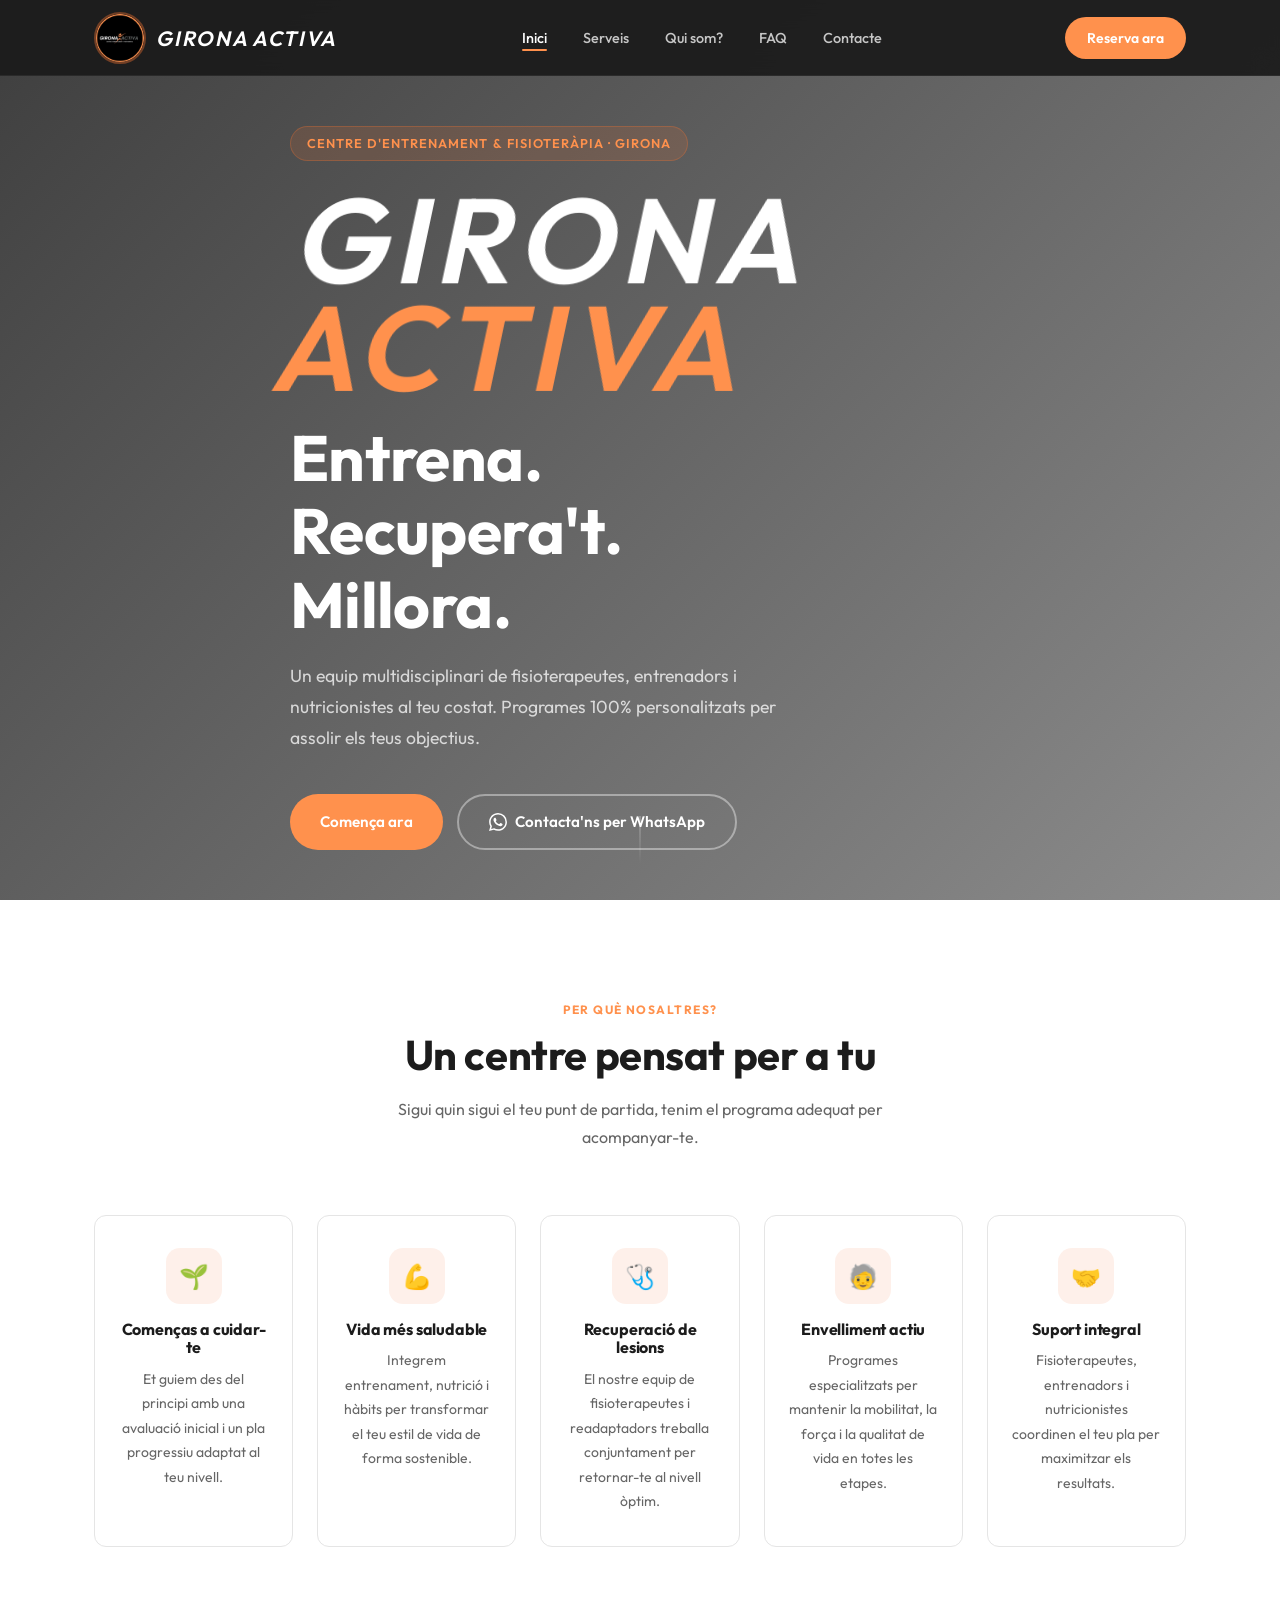
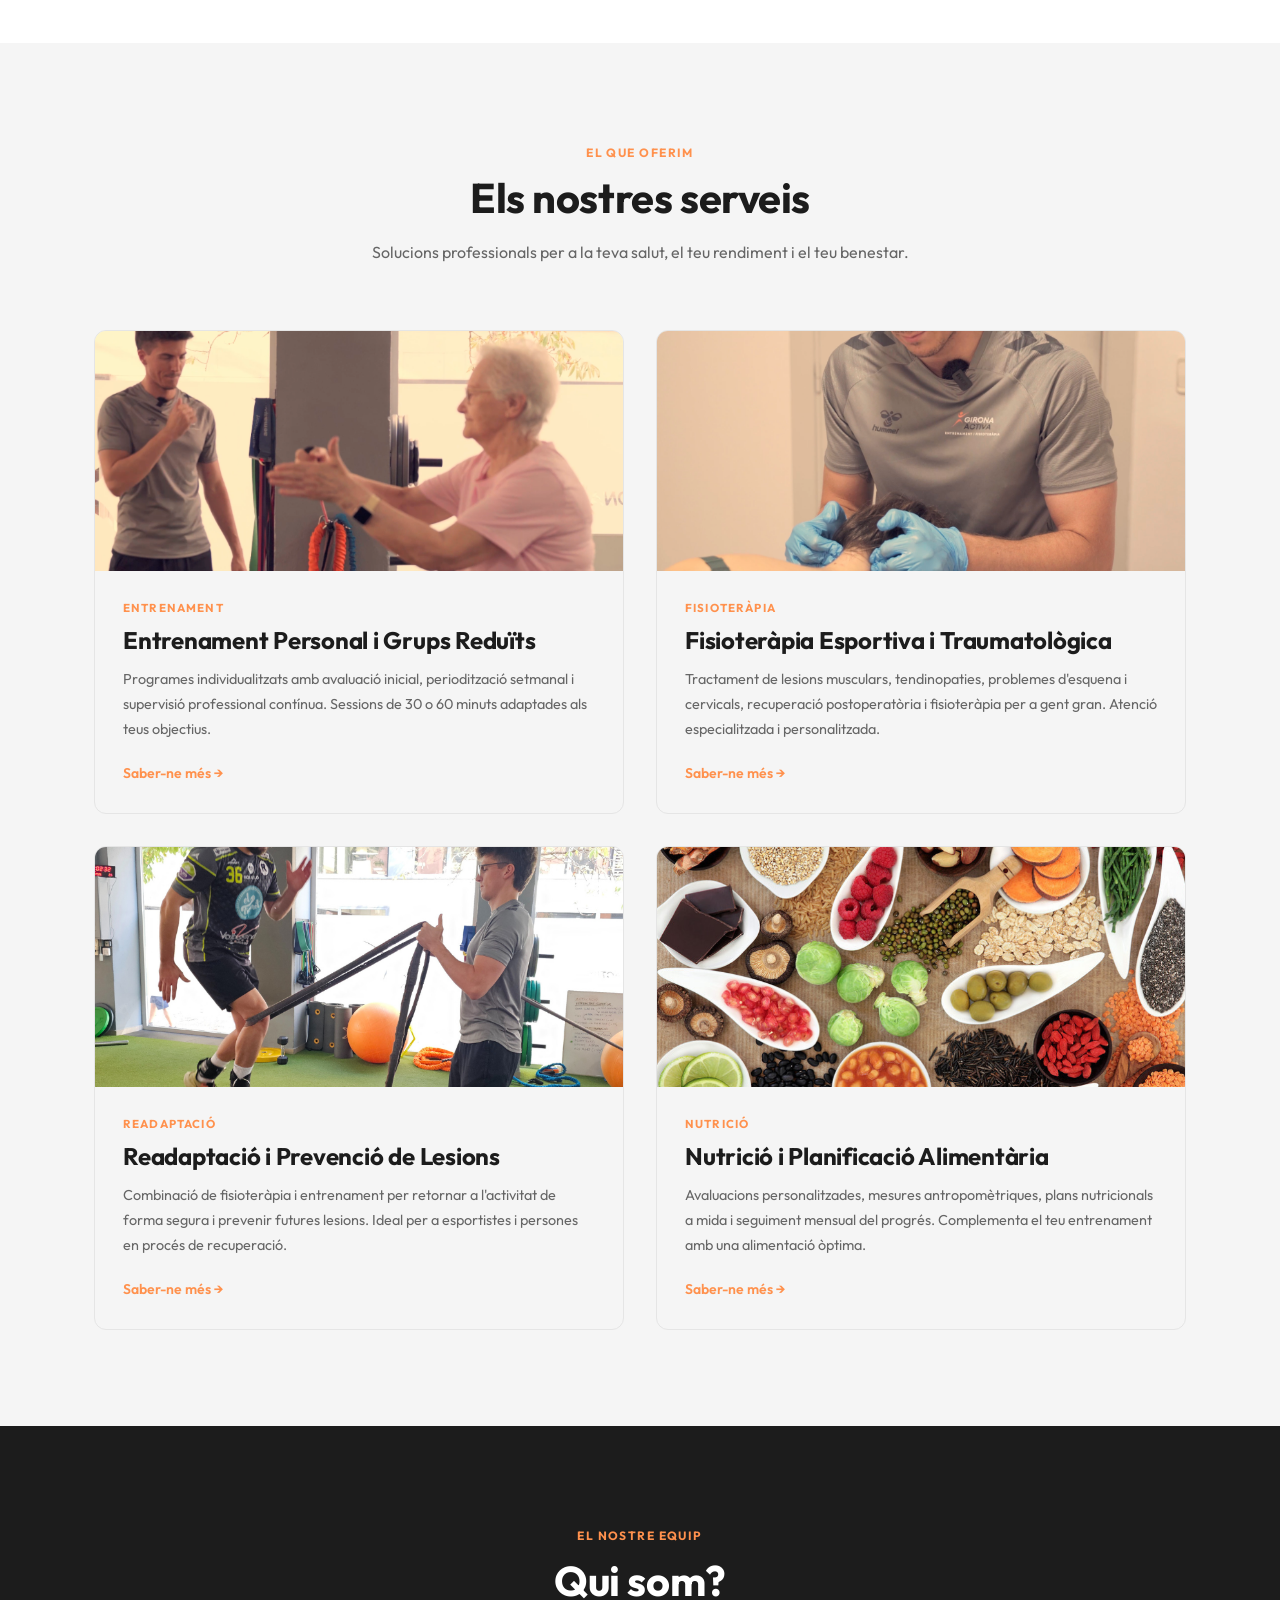
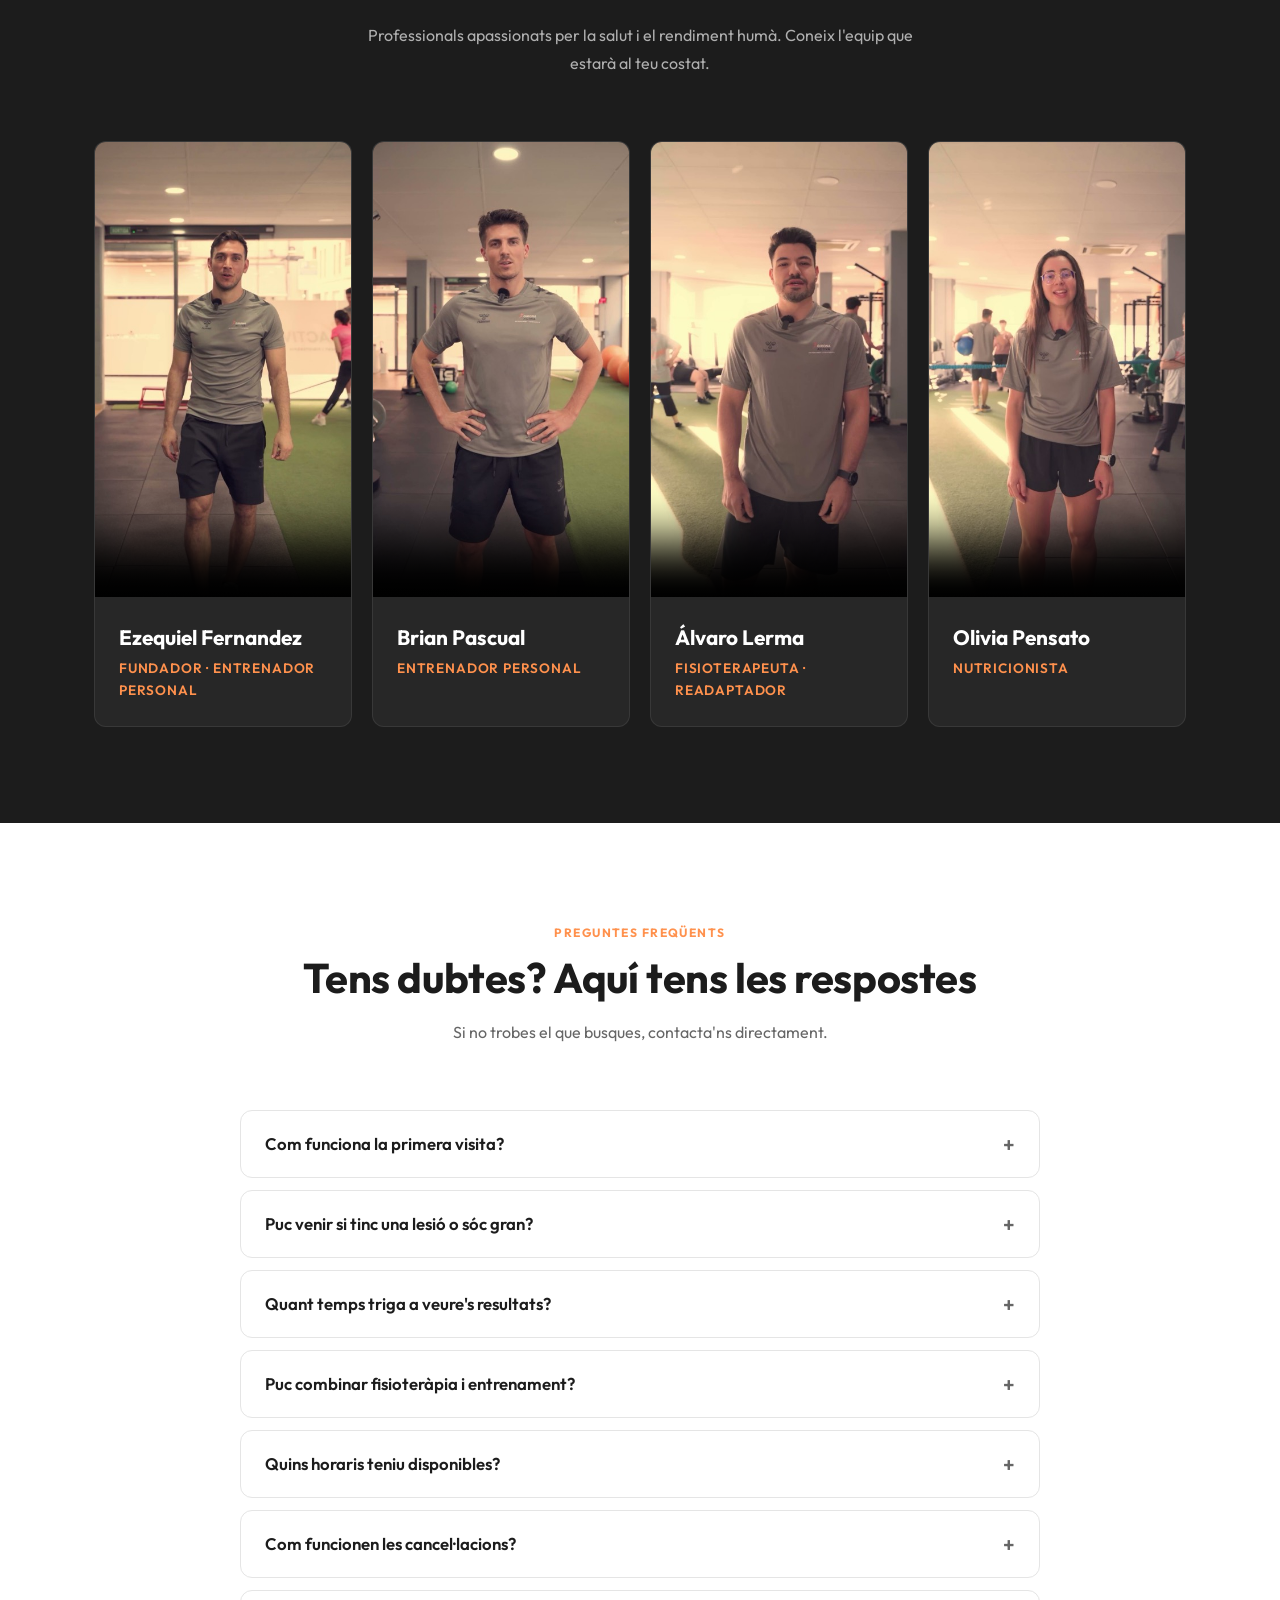
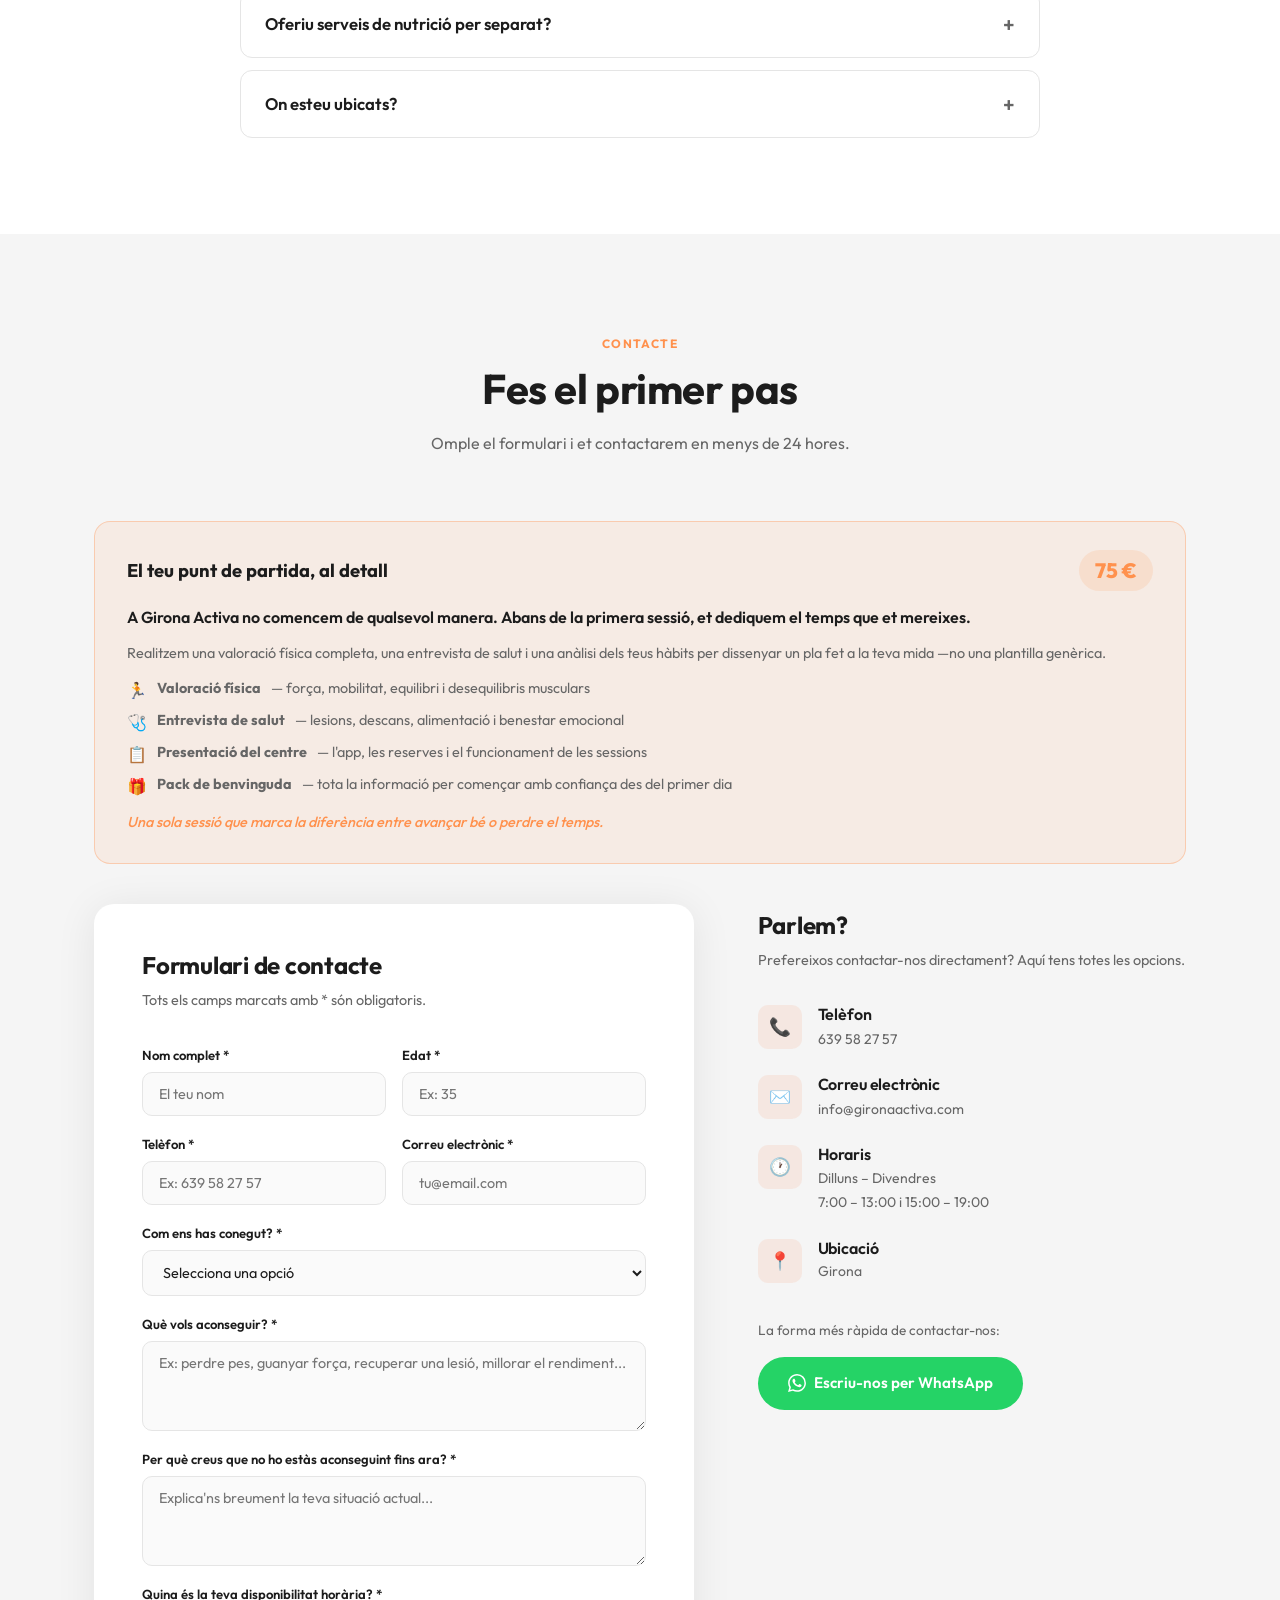
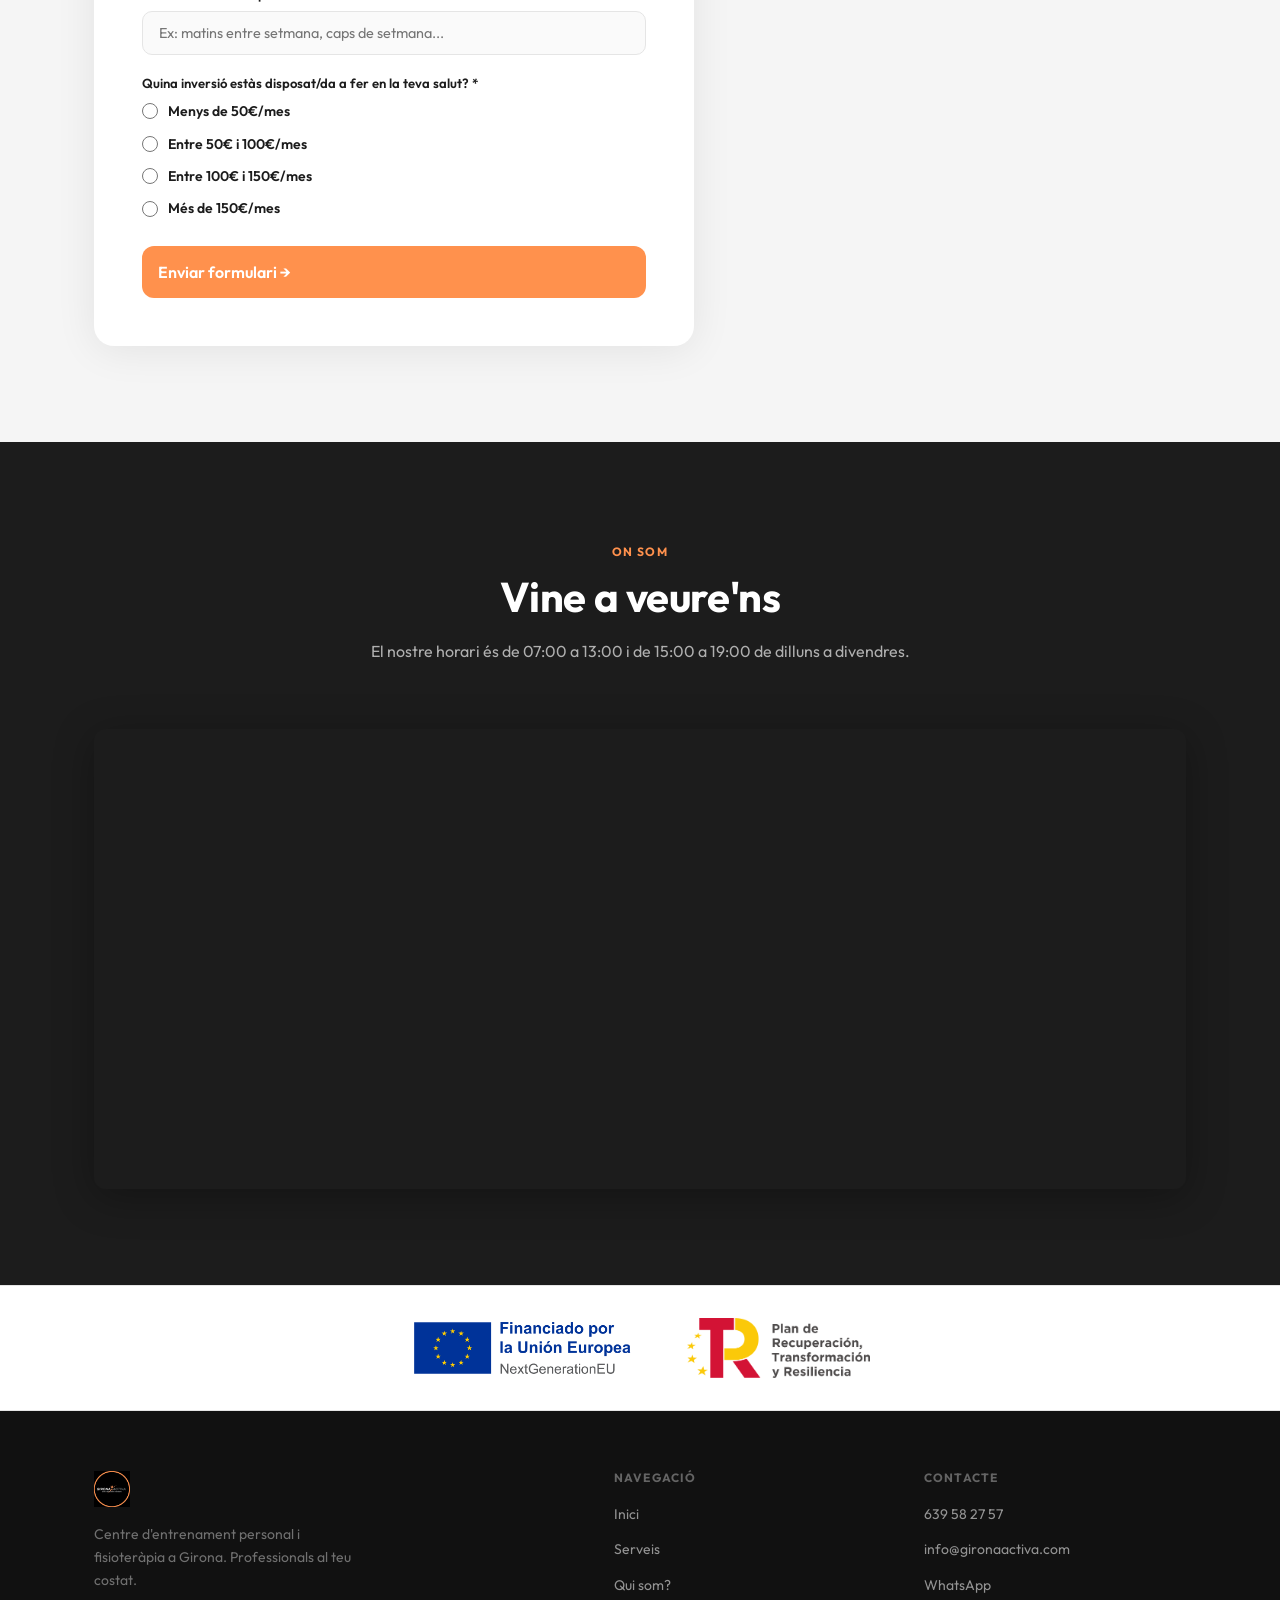
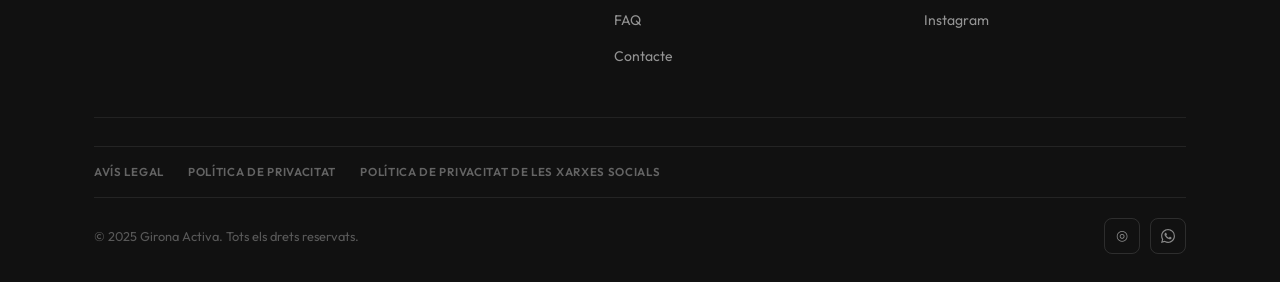
==== index.html @ d8f73409 "feat: targeta valoració inicial renovada — 75€, to comercial, llista de beneficis" ====
<!DOCTYPE html>
<html lang="ca">
<head>
  <meta charset="UTF-8" />
  <meta name="viewport" content="width=device-width, initial-scale=1.0" />
  <title>Girona Activa | Centre d'Entrenament & Fisioteràpia</title>
  <meta name="description" content="Centre d'entrenament personal i fisioteràpia a Girona. Equip multidisciplinari de professionals per a la teva salut i benestar." />
  <link rel="icon" href="images/gironaactivalog.png" type="image/png" />
  <link rel="preconnect" href="https://fonts.googleapis.com" />
  <link rel="preconnect" href="https://fonts.gstatic.com" crossorigin />
  <link href="https://fonts.googleapis.com/css2?family=Outfit:wght@300;400;500;600;700;800&display=swap" rel="stylesheet" />
  <link rel="stylesheet" href="styles.css" />
</head>
<body>

  <!-- ===== NAVBAR ===== -->
  <nav class="navbar">
    <div class="container navbar__inner">
      <a href="#inici" class="navbar__logo">
        <img src="images/cropped-gironaactivalog.png" alt="Girona Activa" />
        <span class="navbar__logo-text">Girona Activa</span>
      </a>
      <ul class="navbar__links" id="nav-links">
        <li><a href="#inici" class="active">Inici</a></li>
        <li><a href="#serveis">Serveis</a></li>
        <li><a href="#qui-som">Qui som?</a></li>
        <li><a href="#faq">FAQ</a></li>
        <li><a href="#contacte">Contacte</a></li>
      </ul>
      <a href="#contacte" class="navbar__cta">Reserva ara</a>
      <button class="navbar__toggle" id="nav-toggle" aria-label="Menú">
        <span></span><span></span><span></span>
      </button>
    </div>
  </nav>

  <!-- ===== HERO ===== -->
  <section class="hero" id="inici">
    <div class="hero__bg" id="hero-bg"></div>
    <div class="hero__overlay"></div>
    <div class="container">
      <div class="hero__content">
        <div class="hero__tag">Centre d'Entrenament &amp; Fisioteràpia · Girona</div>
        <div class="hero__brand">Girona <span>Activa</span></div>
        <h1>Entrena.<br>Recupera't.<br>Millora.</h1>
        <p class="hero__sub">Un equip multidisciplinari de fisioterapeutes, entrenadors i nutricionistes al teu costat. Programes 100% personalitzats per assolir els teus objectius.</p>
        <div class="hero__actions">
          <a href="#contacte" class="btn btn--primary">Comença ara</a>
          <a href="https://wa.me/34639582757" target="_blank" class="btn btn--outline">
            <svg width="18" height="18" viewBox="0 0 24 24" fill="currentColor"><path d="M17.472 14.382c-.297-.149-1.758-.867-2.03-.967-.273-.099-.471-.148-.67.15-.197.297-.767.966-.94 1.164-.173.199-.347.223-.644.075-.297-.15-1.255-.463-2.39-1.475-.883-.788-1.48-1.761-1.653-2.059-.173-.297-.018-.458.13-.606.134-.133.298-.347.446-.52.149-.174.198-.298.298-.497.099-.198.05-.371-.025-.52-.075-.149-.669-1.612-.916-2.207-.242-.579-.487-.5-.669-.51-.173-.008-.371-.01-.57-.01-.198 0-.52.074-.792.372-.272.297-1.04 1.016-1.04 2.479 0 1.462 1.065 2.875 1.213 3.074.149.198 2.096 3.2 5.077 4.487.709.306 1.262.489 1.694.625.712.227 1.36.195 1.871.118.571-.085 1.758-.719 2.006-1.413.248-.694.248-1.289.173-1.413-.074-.124-.272-.198-.57-.347m-5.421 7.403h-.004a9.87 9.87 0 01-5.031-1.378l-.361-.214-3.741.982.998-3.648-.235-.374a9.86 9.86 0 01-1.51-5.26c.001-5.45 4.436-9.884 9.888-9.884 2.64 0 5.122 1.03 6.988 2.898a9.825 9.825 0 012.893 6.994c-.003 5.45-4.437 9.884-9.885 9.884m8.413-18.297A11.815 11.815 0 0012.05 0C5.495 0 .16 5.335.157 11.892c0 2.096.547 4.142 1.588 5.945L.057 24l6.305-1.654a11.882 11.882 0 005.683 1.448h.005c6.554 0 11.89-5.335 11.893-11.893a11.821 11.821 0 00-3.48-8.413z"/></svg>
            Contacta'ns per WhatsApp
          </a>
        </div>
      </div>
    </div>
    <div class="hero__scroll">
      <div class="hero__scroll-line"></div>
    </div>
  </section>

  <!-- ===== PER QUÈ GIRONA ACTIVA ===== -->
  <section class="section" id="perque">
    <div class="container">
      <div class="section-header reveal">
        <span class="section-header__tag">Per què nosaltres?</span>
        <h2>Un centre pensat per a tu</h2>
        <p>Sigui quin sigui el teu punt de partida, tenim el programa adequat per acompanyar-te.</p>
      </div>
      <div class="perque__grid">
        <div class="perque__card reveal reveal-delay-1">
          <div class="perque__icon">🌱</div>
          <h3>Començas a cuidar-te</h3>
          <p>Et guiem des del principi amb una avaluació inicial i un pla progressiu adaptat al teu nivell.</p>
        </div>
        <div class="perque__card reveal reveal-delay-2">
          <div class="perque__icon">💪</div>
          <h3>Vida més saludable</h3>
          <p>Integrem entrenament, nutrició i hàbits per transformar el teu estil de vida de forma sostenible.</p>
        </div>
        <div class="perque__card reveal reveal-delay-3">
          <div class="perque__icon">🩺</div>
          <h3>Recuperació de lesions</h3>
          <p>El nostre equip de fisioterapeutes i readaptadors treballa conjuntament per retornar-te al nivell òptim.</p>
        </div>
        <div class="perque__card reveal reveal-delay-4">
          <div class="perque__icon">🧓</div>
          <h3>Envelliment actiu</h3>
          <p>Programes especialitzats per mantenir la mobilitat, la força i la qualitat de vida en totes les etapes.</p>
        </div>
        <div class="perque__card reveal reveal-delay-1">
          <div class="perque__icon">🤝</div>
          <h3>Suport integral</h3>
          <p>Fisioterapeutes, entrenadors i nutricionistes coordinen el teu pla per maximitzar els resultats.</p>
        </div>
      </div>
    </div>
  </section>

  <!-- ===== SERVEIS ===== -->
  <section class="section section--gray" id="serveis">
    <div class="container">
      <div class="section-header reveal">
        <span class="section-header__tag">El que oferim</span>
        <h2>Els nostres serveis</h2>
        <p>Solucions professionals per a la teva salut, el teu rendiment i el teu benestar.</p>
      </div>
      <div class="serveis__grid">

        <div class="servei-card reveal reveal-delay-1">
          <img class="servei-card__img" src="images/entrenament-individual.png" alt="Entrenament Personal" />
          <div class="servei-card__body">
            <span class="servei-card__tag">Entrenament</span>
            <h3>Entrenament Personal i Grups Reduïts</h3>
            <p>Programes individualitzats amb avaluació inicial, periodització setmanal i supervisió professional contínua. Sessions de 30 o 60 minuts adaptades als teus objectius.</p>
            <a href="#contacte" class="servei-card__link">Saber-ne més →</a>
          </div>
        </div>

        <div class="servei-card reveal reveal-delay-2">
          <img class="servei-card__img" src="images/fisioterapia-esportiva.png" alt="Fisioteràpia" />
          <div class="servei-card__body">
            <span class="servei-card__tag">Fisioteràpia</span>
            <h3>Fisioteràpia Esportiva i Traumatològica</h3>
            <p>Tractament de lesions musculars, tendinopaties, problemes d'esquena i cervicals, recuperació postoperatòria i fisioteràpia per a gent gran. Atenció especialitzada i personalitzada.</p>
            <a href="#contacte" class="servei-card__link">Saber-ne més →</a>
          </div>
        </div>

        <div class="servei-card reveal reveal-delay-3">
          <img class="servei-card__img" src="images/rehabilitacio.png" alt="Readaptació i prevenció" />
          <div class="servei-card__body">
            <span class="servei-card__tag">Readaptació</span>
            <h3>Readaptació i Prevenció de Lesions</h3>
            <p>Combinació de fisioteràpia i entrenament per retornar a l'activitat de forma segura i prevenir futures lesions. Ideal per a esportistes i persones en procés de recuperació.</p>
            <a href="#contacte" class="servei-card__link">Saber-ne més →</a>
          </div>
        </div>

        <div class="servei-card reveal reveal-delay-4">
          <img class="servei-card__img" src="images/nutricio.png" alt="Nutrició" />
          <div class="servei-card__body">
            <span class="servei-card__tag">Nutrició</span>
            <h3>Nutrició i Planificació Alimentària</h3>
            <p>Avaluacions personalitzades, mesures antropomètriques, plans nutricionals a mida i seguiment mensual del progrés. Complementa el teu entrenament amb una alimentació òptima.</p>
            <a href="#contacte" class="servei-card__link">Saber-ne més →</a>
          </div>
        </div>

      </div>
    </div>
  </section>

  <!-- ===== EQUIP ===== -->
  <section class="section section--dark" id="qui-som">
    <div class="container">
      <div class="section-header reveal">
        <span class="section-header__tag">El nostre equip</span>
        <h2>Qui som?</h2>
        <p>Professionals apassionats per la salut i el rendiment humà. Coneix l'equip que estarà al teu costat.</p>
      </div>
      <div class="equip__grid">

        <div class="membre-card reveal reveal-delay-1">
          <video class="membre-card__video" controls preload="none" playsinline poster="images/thumb-Eze.jpg">
            <source src="images/Presentacio-Eze.mp4" type="video/mp4" />
            El teu navegador no suporta vídeo.
          </video>
          <div class="membre-card__body">
            <div class="membre-card__name">Ezequiel Fernandez</div>
            <div class="membre-card__role">Fundador · Entrenador Personal</div>
          </div>
        </div>

        <div class="membre-card reveal reveal-delay-2">
          <video class="membre-card__video" controls preload="none" playsinline poster="images/thumb-Brian.jpg">
            <source src="images/Presentacio-Brian.mp4" type="video/mp4" />
            El teu navegador no suporta vídeo.
          </video>
          <div class="membre-card__body">
            <div class="membre-card__name">Brian Pascual</div>
            <div class="membre-card__role">Entrenador Personal</div>
          </div>
        </div>

        <div class="membre-card reveal reveal-delay-3">
          <video class="membre-card__video" controls preload="none" playsinline poster="images/thumb-Alvaro.jpg">
            <source src="images/Presentacio-Alvaro.mp4" type="video/mp4" />
            El teu navegador no suporta vídeo.
          </video>
          <div class="membre-card__body">
            <div class="membre-card__name">Álvaro Lerma</div>
            <div class="membre-card__role">Fisioterapeuta · Readaptador</div>
          </div>
        </div>

        <div class="membre-card reveal reveal-delay-4">
          <video class="membre-card__video" controls preload="none" playsinline poster="images/thumb-Olivia.jpg">
            <source src="images/Presentacio-Olivia.mp4" type="video/mp4" />
            El teu navegador no suporta vídeo.
          </video>
          <div class="membre-card__body">
            <div class="membre-card__name">Olivia Pensato</div>
            <div class="membre-card__role">Nutricionista</div>
          </div>
        </div>

      </div>
    </div>
  </section>

  <!-- ===== FAQ ===== -->
  <section class="section" id="faq">
    <div class="container">
      <div class="section-header">
        <span class="section-header__tag">Preguntes freqüents</span>
        <h2>Tens dubtes? Aquí tens les respostes</h2>
        <p>Si no trobes el que busques, contacta'ns directament.</p>
      </div>
      <div class="faq__list">

        <div class="faq__item">
          <button class="faq__question">
            Com funciona la primera visita?
            <span class="faq__icon">+</span>
          </button>
          <div class="faq__answer">
            <p>La primera visita és una avaluació inicial gratuïta on coneixem els teus objectius, historial de salut i nivell físic. A partir d'aquí, dissenyem el teu pla personalitzat. Pots reservar-la via WhatsApp o formulari de contacte.</p>
          </div>
        </div>

        <div class="faq__item">
          <button class="faq__question">
            Puc venir si tinc una lesió o sóc gran?
            <span class="faq__icon">+</span>
          </button>
          <div class="faq__answer">
            <p>Absolutament. Treballem amb persones de totes les edats i condicions físiques. L'equip de fisioteràpia i readaptació s'encarregarà de dissenyar un programa adaptat a la teva situació, garantint la teva seguretat en tot moment.</p>
          </div>
        </div>

        <div class="faq__item">
          <button class="faq__question">
            Quant temps triga a veure's resultats?
            <span class="faq__icon">+</span>
          </button>
          <div class="faq__answer">
            <p>Depèn dels objectius i del punt de partida de cada persona, però la majoria de clients comencen a notar canvis significatius entre les 4 i les 8 setmanes. La constància i la combinació d'entrenament, nutrició i recuperació acceleren molt els resultats.</p>
          </div>
        </div>

        <div class="faq__item">
          <button class="faq__question">
            Puc combinar fisioteràpia i entrenament?
            <span class="faq__icon">+</span>
          </button>
          <div class="faq__answer">
            <p>Sí, i és una de les nostres grans fortaleses. El fet de tenir fisioterapeutes i entrenadors sota el mateix sostre permet una coordinació total. Molts dels nostres clients fan fisioteràpia i entrenament adaptat en paral·lel.</p>
          </div>
        </div>

        <div class="faq__item">
          <button class="faq__question">
            Quins horaris teniu disponibles?
            <span class="faq__icon">+</span>
          </button>
          <div class="faq__answer">
            <p>Obrim de dilluns a divendres de 7:00 a 13:00 i de 15:00 a 19:00. Les sessions s'organitzen per torns i s'adapten en la mesura possible a la teva disponibilitat. Contacta'ns per comprovar disponibilitat.</p>
          </div>
        </div>

        <div class="faq__item">
          <button class="faq__question">
            Com funcionen les cancel·lacions?
            <span class="faq__icon">+</span>
          </button>
          <div class="faq__answer">
            <p>Demanem un avís mínim de 24 hores per cancel·lar o canviar una sessió sense càrrec. Les cancel·lacions de darrera hora es comptabilitzen com a sessió realitzada. Ho gestionem tot de forma senzilla per WhatsApp.</p>
          </div>
        </div>

        <div class="faq__item">
          <button class="faq__question">
            Oferiu serveis de nutrició per separat?
            <span class="faq__icon">+</span>
          </button>
          <div class="faq__answer">
            <p>Sí. El servei de nutrició és independent i es pot contractar sol o complementant-lo amb entrenament o fisioteràpia. Inclou avaluació inicial, pla nutricional personalitzat i seguiment mensual.</p>
          </div>
        </div>

        <div class="faq__item">
          <button class="faq__question">
            On esteu ubicats?
            <span class="faq__icon">+</span>
          </button>
          <div class="faq__answer">
            <p>Estem a Girona. Pots contactar-nos per WhatsApp al 639 58 27 57 o per correu a info@gironaactiva.com per obtenir l'adreça exacta i les indicacions per arribar-hi.</p>
          </div>
        </div>

      </div>
    </div>
  </section>

  <!-- ===== CONTACTE ===== -->
  <section class="section section--gray" id="contacte">
    <div class="container">
      <div class="section-header">
        <span class="section-header__tag">Contacte</span>
        <h2>Fes el primer pas</h2>
        <p>Omple el formulari i et contactarem en menys de 24 hores.</p>
      </div>
      <div class="valoracio-banner reveal">
        <div class="valoracio-banner__body">
          <div class="valoracio-banner__header">
            <span class="valoracio-banner__title">El teu punt de partida, al detall</span>
            <span class="valoracio-banner__preu">75 €</span>
          </div>
          <p class="valoracio-banner__ganxo">A Girona Activa no comencem de qualsevol manera. Abans de la primera sessió, et dediquem el temps que et mereixes.</p>
          <p>Realitzem una valoració física completa, una entrevista de salut i una anàlisi dels teus hàbits per dissenyar un pla fet a la teva mida —no una plantilla genèrica.</p>
          <ul class="valoracio-banner__list">
            <li><span>🏃</span> <strong>Valoració física</strong> — força, mobilitat, equilibri i desequilibris musculars</li>
            <li><span>🩺</span> <strong>Entrevista de salut</strong> — lesions, descans, alimentació i benestar emocional</li>
            <li><span>📋</span> <strong>Presentació del centre</strong> — l'app, les reserves i el funcionament de les sessions</li>
            <li><span>🎁</span> <strong>Pack de benvinguda</strong> — tota la informació per començar amb confiança des del primer dia</li>
          </ul>
          <p class="valoracio-banner__nota">Una sola sessió que marca la diferència entre avançar bé o perdre el temps.</p>
        </div>
      </div>

      <div class="contacte__grid">

        <!-- FORM -->
        <div class="contact-form">
          <h3>Formulari de contacte</h3>
          <p>Tots els camps marcats amb * són obligatoris.</p>
          <form name="contacte" method="POST" data-netlify="true" id="contacte-form" novalidate>
            <input type="hidden" name="form-name" value="contacte" />

            <div class="form-row">
              <div class="form-group">
                <label for="nom">Nom complet *</label>
                <input type="text" id="nom" name="nom" placeholder="El teu nom" required />
              </div>
              <div class="form-group">
                <label for="edat">Edat *</label>
                <input type="number" id="edat" name="edat" placeholder="Ex: 35" min="10" max="100" required />
              </div>
            </div>

            <div class="form-row">
              <div class="form-group">
                <label for="telefon">Telèfon *</label>
                <input type="tel" id="telefon" name="telefon" placeholder="Ex: 639 58 27 57" required />
              </div>
              <div class="form-group">
                <label for="email">Correu electrònic *</label>
                <input type="email" id="email" name="email" placeholder="tu@email.com" required />
              </div>
            </div>

            <div class="form-group">
              <label for="com-conegut">Com ens has conegut? *</label>
              <select id="com-conegut" name="com_conegut" required>
                <option value="" disabled selected>Selecciona una opció</option>
                <option value="recomanacio-amic">Recomanació (amic/ga, familiar)</option>
                <option value="recomanacio-metge">Recomanació metge o clínica</option>
                <option value="passava-davant">Passava per davant del centre</option>
                <option value="instagram">Instagram</option>
                <option value="google">Google</option>
                <option value="altres">Altres</option>
              </select>
            </div>

            <div class="form-group">
              <label for="objectiu">Què vols aconseguir? *</label>
              <textarea id="objectiu" name="objectiu" placeholder="Ex: perdre pes, guanyar força, recuperar una lesió, millorar el rendiment..." required></textarea>
            </div>

            <div class="form-group">
              <label for="obstacle">Per què creus que no ho estàs aconseguint fins ara? *</label>
              <textarea id="obstacle" name="obstacle" placeholder="Explica'ns breument la teva situació actual..." required></textarea>
            </div>

            <div class="form-group">
              <label for="disponibilitat">Quina és la teva disponibilitat horària? *</label>
              <input type="text" id="disponibilitat" name="disponibilitat" placeholder="Ex: matins entre setmana, caps de setmana..." required />
            </div>

            <div class="form-group">
              <label>Quina inversió estàs disposat/da a fer en la teva salut? *</label>
              <div class="radio-group">
                <label class="radio-option">
                  <input type="radio" name="inversio" value="menys-50" required />
                  <span>Menys de 50€/mes</span>
                </label>
                <label class="radio-option">
                  <input type="radio" name="inversio" value="50-100" />
                  <span>Entre 50€ i 100€/mes</span>
                </label>
                <label class="radio-option">
                  <input type="radio" name="inversio" value="100-150" />
                  <span>Entre 100€ i 150€/mes</span>
                </label>
                <label class="radio-option">
                  <input type="radio" name="inversio" value="mes-150" />
                  <span>Més de 150€/mes</span>
                </label>
              </div>
            </div>

            <button type="submit" class="btn btn--primary form-submit">Enviar formulari →</button>
            <div class="form-success" id="form-success">
              <p>✅ Missatge enviat! Et contactarem en menys de 24 hores.</p>
            </div>
          </form>
        </div>

        <!-- INFO -->
        <div class="contact-info">
          <h3>Parlem?</h3>
          <p>Prefereixos contactar-nos directament? Aquí tens totes les opcions.</p>

          <div class="contact-detail">
            <div class="contact-detail__icon">📞</div>
            <div class="contact-detail__text">
              <h4>Telèfon</h4>
              <a href="tel:+34639582757">639 58 27 57</a>
            </div>
          </div>

          <div class="contact-detail">
            <div class="contact-detail__icon">✉️</div>
            <div class="contact-detail__text">
              <h4>Correu electrònic</h4>
              <a href="mailto:info@gironaactiva.com">info@gironaactiva.com</a>
            </div>
          </div>

          <div class="contact-detail">
            <div class="contact-detail__icon">🕐</div>
            <div class="contact-detail__text">
              <h4>Horaris</h4>
              <p>Dilluns – Divendres<br>7:00 – 13:00 i 15:00 – 19:00</p>
            </div>
          </div>

          <div class="contact-detail">
            <div class="contact-detail__icon">📍</div>
            <div class="contact-detail__text">
              <h4>Ubicació</h4>
              <p>Girona</p>
            </div>
          </div>

          <div class="contact-whatsapp">
            <p>La forma més ràpida de contactar-nos:</p>
            <a href="https://wa.me/34639582757" target="_blank" class="btn btn--whatsapp">
              <svg width="18" height="18" viewBox="0 0 24 24" fill="currentColor"><path d="M17.472 14.382c-.297-.149-1.758-.867-2.03-.967-.273-.099-.471-.148-.67.15-.197.297-.767.966-.94 1.164-.173.199-.347.223-.644.075-.297-.15-1.255-.463-2.39-1.475-.883-.788-1.48-1.761-1.653-2.059-.173-.297-.018-.458.13-.606.134-.133.298-.347.446-.52.149-.174.198-.298.298-.497.099-.198.05-.371-.025-.52-.075-.149-.669-1.612-.916-2.207-.242-.579-.487-.5-.669-.51-.173-.008-.371-.01-.57-.01-.198 0-.52.074-.792.372-.272.297-1.04 1.016-1.04 2.479 0 1.462 1.065 2.875 1.213 3.074.149.198 2.096 3.2 5.077 4.487.709.306 1.262.489 1.694.625.712.227 1.36.195 1.871.118.571-.085 1.758-.719 2.006-1.413.248-.694.248-1.289.173-1.413-.074-.124-.272-.198-.57-.347m-5.421 7.403h-.004a9.87 9.87 0 01-5.031-1.378l-.361-.214-3.741.982.998-3.648-.235-.374a9.86 9.86 0 01-1.51-5.26c.001-5.45 4.436-9.884 9.888-9.884 2.64 0 5.122 1.03 6.988 2.898a9.825 9.825 0 012.893 6.994c-.003 5.45-4.437 9.884-9.885 9.884m8.413-18.297A11.815 11.815 0 0012.05 0C5.495 0 .16 5.335.157 11.892c0 2.096.547 4.142 1.588 5.945L.057 24l6.305-1.654a11.882 11.882 0 005.683 1.448h.005c6.554 0 11.89-5.335 11.893-11.893a11.821 11.821 0 00-3.48-8.413z"/></svg>
              Escriu-nos per WhatsApp
            </a>
          </div>
        </div>

      </div>
    </div>
  </section>

  <!-- ===== MAPA ===== -->
  <section class="section section--dark" id="ubicacio">
    <div class="container">
      <div class="section-header reveal">
        <span class="section-header__tag">On som</span>
        <h2>Vine a veure'ns</h2>
        <p>El nostre horari és de 07:00 a 13:00 i de 15:00 a 19:00 de dilluns a divendres.</p>
      </div>
      <div class="mapa__wrapper reveal">
        <iframe
          src="https://www.google.com/maps/embed?pb=!1m18!1m12!1m3!1d2984.133!2d2.8207227!3d41.9778128!2m3!1f0!2f0!3f0!3m2!1i1024!2i768!4f13.1!3m3!1m2!1s0x12bae7ff437004ab%3A0x921eb1323e59c476!2sGirona%20Activa!5e0!3m2!1sca!2ses"
          allowfullscreen=""
          loading="lazy"
          referrerpolicy="no-referrer-when-downgrade"
          title="Ubicació Girona Activa">
        </iframe>
      </div>
    </div>
  </section>

  <!-- ===== FINANÇAMENT EU ===== -->
  <div class="eu-banner">
    <div class="container">
      <div class="eu-banner__logos">
        <img src="images/logo-nextgeneration.png" alt="Financiado por la Unión Europea - NextGenerationEU" />
        <img src="images/logo-plan-recuperacion.png" alt="Plan de Recuperación, Transformación y Resiliencia - Gobierno de España" />
      </div>
    </div>
  </div>

  <!-- ===== FOOTER ===== -->
  <footer class="footer">
    <div class="container">
      <div class="footer__top">
        <div>
          <div class="footer__logo">
            <img src="images/cropped-gironaactivalog.png" alt="Girona Activa" />
          </div>
          <p class="footer__tagline">Centre d'entrenament personal i fisioteràpia a Girona. Professionals al teu costat.</p>
        </div>
        <div class="footer__col">
          <h4>Navegació</h4>
          <ul>
            <li><a href="#inici">Inici</a></li>
            <li><a href="#serveis">Serveis</a></li>
            <li><a href="#qui-som">Qui som?</a></li>
            <li><a href="#faq">FAQ</a></li>
            <li><a href="#contacte">Contacte</a></li>
          </ul>
        </div>
        <div class="footer__col">
          <h4>Contacte</h4>
          <ul>
            <li><a href="tel:+34639582757">639 58 27 57</a></li>
            <li><a href="mailto:info@gironaactiva.com">info@gironaactiva.com</a></li>
            <li><a href="https://wa.me/34639582757" target="_blank">WhatsApp</a></li>
            <li><a href="https://www.instagram.com/gi_activa/" target="_blank">Instagram</a></li>
          </ul>
        </div>
      </div>
      <div class="footer__legal">
        <a href="avis-legal.html">AVÍS LEGAL</a>
        <a href="politica-privacitat.html">POLÍTICA DE PRIVACITAT</a>
        <a href="politica-xarxes-socials.html">POLÍTICA DE PRIVACITAT DE LES XARXES SOCIALS</a>
      </div>
      <div class="footer__bottom">
        <span class="footer__copy">© 2025 Girona Activa. Tots els drets reservats.</span>
        <div class="footer__social">
          <a href="https://www.instagram.com/gi_activa/" target="_blank" aria-label="Instagram">◎</a>
          <a href="https://wa.me/34639582757" target="_blank" aria-label="WhatsApp">
            <svg width="14" height="14" viewBox="0 0 24 24" fill="currentColor"><path d="M17.472 14.382c-.297-.149-1.758-.867-2.03-.967-.273-.099-.471-.148-.67.15-.197.297-.767.966-.94 1.164-.173.199-.347.223-.644.075-.297-.15-1.255-.463-2.39-1.475-.883-.788-1.48-1.761-1.653-2.059-.173-.297-.018-.458.13-.606.134-.133.298-.347.446-.52.149-.174.198-.298.298-.497.099-.198.05-.371-.025-.52-.075-.149-.669-1.612-.916-2.207-.242-.579-.487-.5-.669-.51-.173-.008-.371-.01-.57-.01-.198 0-.52.074-.792.372-.272.297-1.04 1.016-1.04 2.479 0 1.462 1.065 2.875 1.213 3.074.149.198 2.096 3.2 5.077 4.487.709.306 1.262.489 1.694.625.712.227 1.36.195 1.871.118.571-.085 1.758-.719 2.006-1.413.248-.694.248-1.289.173-1.413-.074-.124-.272-.198-.57-.347m-5.421 7.403h-.004a9.87 9.87 0 01-5.031-1.378l-.361-.214-3.741.982.998-3.648-.235-.374a9.86 9.86 0 01-1.51-5.26c.001-5.45 4.436-9.884 9.888-9.884 2.64 0 5.122 1.03 6.988 2.898a9.825 9.825 0 012.893 6.994c-.003 5.45-4.437 9.884-9.885 9.884m8.413-18.297A11.815 11.815 0 0012.05 0C5.495 0 .16 5.335.157 11.892c0 2.096.547 4.142 1.588 5.945L.057 24l6.305-1.654a11.882 11.882 0 005.683 1.448h.005c6.554 0 11.89-5.335 11.893-11.893a11.821 11.821 0 00-3.48-8.413z"/></svg>
          </a>
        </div>
      </div>
    </div>
  </footer>

  <script>
    // Mobile nav toggle
    const toggle = document.getElementById('nav-toggle');
    const links  = document.getElementById('nav-links');
    toggle.addEventListener('click', () => links.classList.toggle('open'));

    // Close mobile nav on link click
    links.querySelectorAll('a').forEach(a => a.addEventListener('click', () => links.classList.remove('open')));

    // FAQ accordion
    document.querySelectorAll('.faq__question').forEach(btn => {
      btn.addEventListener('click', () => {
        const item = btn.closest('.faq__item');
        const isOpen = item.classList.contains('open');
        document.querySelectorAll('.faq__item').forEach(i => i.classList.remove('open'));
        if (!isOpen) item.classList.add('open');
      });
    });

    // Contact form submission
    const form = document.getElementById('contacte-form');
    const successMsg = document.getElementById('form-success');
    form.addEventListener('submit', async (e) => {
      e.preventDefault();
      const submitBtn = form.querySelector('[type="submit"]');
      submitBtn.disabled = true;
      submitBtn.textContent = 'Enviant...';
      const data = new FormData(form);
      try {
        const res = await fetch('/', { method: 'POST', headers: { 'Content-Type': 'application/x-www-form-urlencoded' }, body: new URLSearchParams(data).toString() });
        if (res.ok) {
          form.reset();
          successMsg.classList.add('visible');
          successMsg.scrollIntoView({ behavior: 'smooth', block: 'nearest' });
          setTimeout(() => { successMsg.classList.remove('visible'); }, 5000);
        }
      } catch(err) { console.error(err); }
      finally {
        submitBtn.disabled = false;
        submitBtn.textContent = 'Enviar formulari →';
      }
    });

    // Active nav link on scroll
    const sections = document.querySelectorAll('section[id]');
    const navLinks = document.querySelectorAll('.navbar__links a');
    window.addEventListener('scroll', () => {
      let current = '';
      sections.forEach(s => { if (window.scrollY >= s.offsetTop - 100) current = s.id; });
      navLinks.forEach(a => {
        a.classList.remove('active');
        if (a.getAttribute('href') === '#' + current) a.classList.add('active');
      });
    });

    // Scroll reveal animations
    const observer = new IntersectionObserver((entries) => {
      entries.forEach(entry => {
        if (entry.isIntersecting) {
          entry.target.classList.add('visible');
          observer.unobserve(entry.target); // anima només un cop
        }
      });
    }, { threshold: 0.15 });

    document.querySelectorAll('.reveal').forEach(el => observer.observe(el));
  </script>

</body>
</html>
---- styles.css ----
/* ===== RESET & BASE ===== */
*, *::before, *::after { box-sizing: border-box; margin: 0; padding: 0; }
html { scroll-behavior: smooth; }
body {
  font-family: 'Outfit', sans-serif;
  font-size: 16px; line-height: 1.6;
  color: #1C1C1C; background: #fff;
  -webkit-font-smoothing: antialiased;
}
img, video { max-width: 100%; display: block; }
a { text-decoration: none; color: inherit; }
ul { list-style: none; }

/* ===== VARIABLES ===== */
:root {
  --orange:  #FF914D;
  --dark:    #1C1C1C;
  --gray:    #666666;
  --light:   #F5F5F5;
  --white:   #ffffff;
  --border:  #E5E5E5;
  --transition: 0.25s ease;
  --radius: 12px;
}

/* ===== TYPOGRAPHY ===== */
h1, h2, h3, h4 {
  font-family: 'Outfit', sans-serif;
  font-weight: 700; line-height: 1.15; letter-spacing: -0.01em;
}
h1 { font-size: clamp(2.4rem, 5vw, 4rem); }
h2 { font-size: clamp(1.8rem, 3.5vw, 2.6rem); }
h3 { font-size: clamp(1.2rem, 2.5vw, 1.5rem); }
p  { color: var(--gray); line-height: 1.75; }

/* ===== LAYOUT ===== */
.container { max-width: 1140px; margin: 0 auto; padding: 0 24px; }
.section { padding: 96px 0; }
.section--gray { background: var(--light); }
.section--dark { background: var(--dark); color: var(--white); }
.section--dark p { color: rgba(255,255,255,0.65); }

.section-header { text-align: center; margin-bottom: 64px; }
.section-header__tag {
  display: inline-block; font-size: 0.75rem; font-weight: 700;
  text-transform: uppercase; letter-spacing: 0.12em;
  color: var(--orange); margin-bottom: 12px;
}
.section-header h2 { margin-bottom: 16px; }
.section-header p { max-width: 560px; margin: 0 auto; }

/* ===== BUTTONS ===== */
.btn {
  display: inline-flex; align-items: center; gap: 8px;
  padding: 14px 30px; border-radius: 50px;
  font-size: 0.95rem; font-weight: 600; cursor: pointer;
  border: none; transition: all var(--transition); font-family: 'Outfit', sans-serif;
}
.btn--primary { background: var(--orange); color: var(--white); }
.btn--primary:hover { background: #e8783a; transform: translateY(-1px); }
.btn--outline { background: transparent; color: var(--white); border: 2px solid rgba(255,255,255,0.4); }
.btn--outline:hover { border-color: var(--white); }
.btn--dark { background: var(--dark); color: var(--white); }
.btn--dark:hover { opacity: 0.85; transform: translateY(-1px); }
.btn--whatsapp { background: #25D366; color: var(--white); }
.btn--whatsapp:hover { background: #1ebe5d; transform: translateY(-1px); }

/* ===== NAVBAR ===== */
.navbar {
  position: fixed; top: 0; left: 0; right: 0; z-index: 1000;
  background: rgba(28,28,28,0.95); backdrop-filter: blur(12px);
  border-bottom: 1px solid rgba(255,255,255,0.06);
  height: 76px;
}
.navbar__inner {
  display: flex; align-items: center; justify-content: space-between;
  height: 76px;
}
.navbar__logo { display: flex; align-items: center; gap: 12px; }
.navbar__logo img {
  height: 52px; width: 52px;
  border-radius: 50%;
  object-fit: cover;
  object-position: center;
  border: 2px solid rgba(240,112,48,0.4);
}
.navbar__logo-text {
  font-family: 'Outfit', sans-serif;
  font-weight: 600; font-size: 1.3rem; letter-spacing: 0.08em;
  text-transform: uppercase;
  color: var(--white); line-height: 1;
  display: inline-block; transform: skewX(-12deg);
}
.navbar__links {
  display: flex; gap: 36px; align-items: center;
}
.navbar__links a {
  color: rgba(255,255,255,0.75); font-size: 0.9rem; font-weight: 500;
  transition: color var(--transition); position: relative;
}
.navbar__links a::after {
  content: ''; position: absolute; bottom: -4px; left: 0; right: 0;
  height: 2px; background: var(--orange); transform: scaleX(0);
  transition: transform var(--transition); border-radius: 2px;
}
.navbar__links a:hover, .navbar__links a.active { color: var(--white); }
.navbar__links a:hover::after, .navbar__links a.active::after { transform: scaleX(1); }
.navbar__cta { background: var(--orange); color: var(--white); padding: 10px 22px; border-radius: 50px; font-size: 0.875rem; font-weight: 600; transition: all var(--transition); }
.navbar__cta:hover { background: #e8783a; transform: translateY(-1px); }
.navbar__toggle { display: none; background: none; border: none; cursor: pointer; flex-direction: column; gap: 5px; }
.navbar__toggle span { display: block; width: 24px; height: 2px; background: var(--white); border-radius: 2px; }

/* ===== HERO ===== */
.hero {
  min-height: 100vh; position: relative;
  display: flex; align-items: center;
  overflow: hidden; padding-top: 76px;
}
.hero__bg {
  position: absolute; inset: 0;
  background-image: url('Images/header_image_GironaActiva.png');
  background-size: cover; background-position: center;
  transform: scale(1.05);
  transition: transform 8s ease;
}
.hero__overlay {
  position: absolute; inset: 0;
  background: linear-gradient(135deg, rgba(28,28,28,0.85) 0%, rgba(28,28,28,0.5) 100%);
}
.hero__content {
  position: relative; z-index: 1;
  max-width: 700px;
}
.hero__brand {
  font-family: 'Outfit', sans-serif;
  font-weight: 600;
  font-size: clamp(4rem, 10vw, 7.5rem);
  color: var(--white);
  letter-spacing: 0.06em;
  text-transform: uppercase;
  transform: skewX(-12deg);
  display: inline-block;
  line-height: 0.9;
  margin-bottom: 20px;
}
.hero__brand span { color: var(--orange); }
.hero__tag {
  display: inline-flex; align-items: center; gap: 8px;
  background: rgba(240,112,48,0.15); border: 1px solid rgba(240,112,48,0.3);
  border-radius: 50px; padding: 6px 16px;
  font-size: 0.8rem; font-weight: 600; color: var(--orange);
  text-transform: uppercase; letter-spacing: 0.08em;
  margin-bottom: 24px;
}
.hero h1 { color: var(--white); margin-bottom: 20px; }
.hero h1 span { color: var(--orange); }
.hero__sub {
  font-size: 1.1rem; color: rgba(255,255,255,0.75);
  max-width: 520px; margin-bottom: 40px;
}
.hero__actions { display: flex; gap: 14px; flex-wrap: wrap; }
.hero__scroll {
  position: absolute; bottom: 36px; left: 50%; transform: translateX(-50%);
  display: flex; flex-direction: column; align-items: center; gap: 8px;
  color: rgba(255,255,255,0.5); font-size: 0.75rem; letter-spacing: 0.1em;
  text-transform: uppercase; z-index: 1;
}
.hero__scroll-line {
  width: 1px; height: 48px;
  background: linear-gradient(to bottom, rgba(255,255,255,0.5), transparent);
  animation: scrollLine 2s ease-in-out infinite;
}
@keyframes scrollLine { 0%,100% { opacity: 1; } 50% { opacity: 0.3; } }

/* ===== PER QUÈ SECTION ===== */
.perque__grid {
  display: grid; grid-template-columns: repeat(5, 1fr); gap: 24px;
}
.perque__card {
  background: var(--white); border: 1px solid var(--border);
  border-radius: var(--radius); padding: 32px 24px;
  text-align: center; transition: all var(--transition);
}
.perque__card:hover { border-color: var(--orange); transform: translateY(-4px); box-shadow: 0 12px 32px rgba(240,112,48,0.1); }
.perque__icon {
  width: 56px; height: 56px; border-radius: 14px;
  background: rgba(240,112,48,0.1); display: flex; align-items: center;
  justify-content: center; margin: 0 auto 16px; font-size: 1.5rem;
}
.perque__card h3 { font-size: 1rem; margin-bottom: 10px; color: var(--dark); }
.perque__card p { font-size: 0.875rem; }

/* ===== SERVEIS ===== */
.serveis__grid {
  display: grid; grid-template-columns: repeat(2, 1fr); gap: 32px;
}
.servei-card {
  border-radius: var(--radius); overflow: hidden;
  border: 1px solid var(--border); transition: all var(--transition);
  display: flex; flex-direction: column;
}
.servei-card:hover { transform: translateY(-4px); box-shadow: 0 16px 40px rgba(0,0,0,0.1); }
.servei-card__img {
  width: 100%; height: 240px; object-fit: cover;
}
.servei-card__body { padding: 28px; flex: 1; display: flex; flex-direction: column; }
.servei-card__tag {
  font-size: 0.72rem; font-weight: 700; text-transform: uppercase;
  letter-spacing: 0.1em; color: var(--orange); margin-bottom: 10px;
}
.servei-card__body h3 { margin-bottom: 12px; color: var(--dark); }
.servei-card__body p { font-size: 0.9rem; flex: 1; margin-bottom: 20px; }
.servei-card__link {
  display: inline-flex; align-items: center; gap: 6px;
  font-size: 0.875rem; font-weight: 600; color: var(--orange);
  transition: gap var(--transition);
}
.servei-card__link:hover { gap: 10px; }

/* ===== EQUIP ===== */
.equip__grid {
  display: grid; grid-template-columns: repeat(4, 1fr); gap: 20px;
}
.membre-card { border-radius: var(--radius); overflow: hidden; background: rgba(255,255,255,0.05); border: 1px solid rgba(255,255,255,0.08); }
.membre-card__video {
  width: 100%; aspect-ratio: 9/16;
  object-fit: cover; display: block; background: #111;
}
.membre-card__body { padding: 24px; }
.membre-card__name { font-family: 'Outfit', sans-serif; font-size: 1.3rem; font-weight: 700; color: var(--white); margin-bottom: 4px; }
.membre-card__role { font-size: 0.85rem; color: var(--orange); font-weight: 600; text-transform: uppercase; letter-spacing: 0.06em; }

/* ===== FAQ ===== */
.faq__list { max-width: 800px; margin: 0 auto; display: flex; flex-direction: column; gap: 12px; }
.faq__item {
  border: 1px solid var(--border); border-radius: var(--radius);
  overflow: hidden; transition: border-color var(--transition);
}
.faq__item.open { border-color: var(--orange); }
.faq__question {
  width: 100%; background: none; border: none; cursor: pointer;
  display: flex; justify-content: space-between; align-items: center;
  padding: 20px 24px; text-align: left; font-family: 'Outfit', sans-serif;
  font-size: 1.05rem; font-weight: 600; color: var(--dark);
  transition: color var(--transition);
}
.faq__item.open .faq__question { color: var(--orange); }
.faq__icon { font-size: 1.3rem; flex-shrink: 0; transition: transform var(--transition); color: var(--gray); }
.faq__item.open .faq__icon { transform: rotate(45deg); color: var(--orange); }
.faq__answer {
  max-height: 0; overflow: hidden;
  transition: max-height 0.35s ease, padding 0.35s ease;
  padding: 0 24px;
}
.faq__item.open .faq__answer { max-height: 300px; padding: 0 24px 20px; }
.faq__answer p { font-size: 0.9rem; }

/* ===== CONTACTE ===== */
.valoracio-banner {
  display: flex; gap: 24px; align-items: flex-start;
  background: rgba(255,145,77,0.1); border: 1px solid rgba(255,145,77,0.35);
  border-radius: 16px; padding: 28px 32px; margin-bottom: 40px;
}
.valoracio-banner__icon { font-size: 2rem; line-height: 1; flex-shrink: 0; }
.valoracio-banner__body { flex: 1; }
.valoracio-banner__header {
  display: flex; align-items: center; justify-content: space-between;
  margin-bottom: 12px; gap: 16px; flex-wrap: wrap;
}
.valoracio-banner__title {
  font-family: 'Outfit', sans-serif; font-weight: 700;
  font-size: 1.15rem; color: var(--dark);
}
.valoracio-banner__preu {
  font-family: 'Outfit', sans-serif; font-weight: 800;
  font-size: 1.3rem; color: var(--orange);
  background: rgba(255,145,77,0.15); border-radius: 50px;
  padding: 4px 16px;
}
.valoracio-banner__body p { font-size: 0.9rem; color: var(--gray); margin-bottom: 10px; }
.valoracio-banner__body p:last-child { margin-bottom: 0; }
.valoracio-banner__ganxo { font-size: 1rem !important; font-weight: 600; color: var(--dark) !important; }
.valoracio-banner__nota { font-style: italic; color: var(--orange) !important; font-weight: 500; margin-top: 12px; }
.valoracio-banner__list { list-style: none; padding: 0; margin: 12px 0 4px; display: flex; flex-direction: column; gap: 8px; }
.valoracio-banner__list li { font-size: 0.9rem; color: var(--gray); display: flex; align-items: flex-start; gap: 10px; line-height: 1.5; }
.valoracio-banner__list li span { flex-shrink: 0; font-size: 1rem; }

.contacte__grid {
  display: grid; grid-template-columns: 1.4fr 1fr; gap: 64px; align-items: start;
}
.contact-form { background: var(--white); border-radius: 20px; padding: 48px; box-shadow: 0 4px 40px rgba(0,0,0,0.08); }
.contact-form h3 { font-size: 1.5rem; margin-bottom: 8px; }
.contact-form > p { margin-bottom: 32px; font-size: 0.9rem; }
.form-row { display: grid; grid-template-columns: 1fr 1fr; gap: 16px; }
.form-group { display: flex; flex-direction: column; gap: 6px; margin-bottom: 18px; }
.form-group label { font-size: 0.82rem; font-weight: 600; color: var(--dark); }
.form-group input,
.form-group select,
.form-group textarea {
  border: 1.5px solid var(--border); border-radius: 10px;
  padding: 12px 16px; font-size: 0.9rem; font-family: 'Outfit', sans-serif;
  color: var(--dark); transition: border-color var(--transition);
  background: #fafafa; outline: none;
}
.form-group input:focus,
.form-group select:focus,
.form-group textarea:focus { border-color: var(--orange); background: var(--white); }
.form-group textarea { resize: vertical; min-height: 90px; }
.radio-group { display: flex; flex-direction: column; gap: 10px; }
.radio-option { display: flex; align-items: center; gap: 10px; cursor: pointer; }
.radio-option input[type="radio"] { accent-color: var(--orange); width: 16px; height: 16px; }
.radio-option span { font-size: 0.875rem; color: var(--dark); }
.form-submit { width: 100%; margin-top: 8px; padding: 16px; font-size: 1rem; border-radius: 12px; }
@keyframes successIn {
  from { opacity: 0; transform: translateY(12px) scale(0.97); }
  to   { opacity: 1; transform: translateY(0)    scale(1); }
}
.form-success {
  display: none;
  background: rgba(255, 145, 77, 0.15);
  border: 1px solid rgba(255, 145, 77, 0.4);
  border-radius: 12px;
  padding: 24px 28px;
  text-align: center;
  margin-top: 16px;
}
.form-success.visible {
  display: block;
  animation: successIn 0.4s cubic-bezier(0.34, 1.56, 0.64, 1) both;
}
.form-success p {
  font-family: 'Outfit', sans-serif;
  font-size: 1rem; font-weight: 600;
  color: var(--orange); margin: 0;
}

.contact-info { padding-top: 8px; }
.contact-info h3 { font-size: 1.5rem; margin-bottom: 8px; color: var(--dark); }
.contact-info > p { margin-bottom: 32px; font-size: 0.9rem; }
.contact-detail { display: flex; gap: 16px; align-items: flex-start; margin-bottom: 24px; }
.contact-detail__icon {
  width: 44px; height: 44px; border-radius: 10px;
  background: rgba(240,112,48,0.1); display: flex; align-items: center;
  justify-content: center; flex-shrink: 0; font-size: 1.1rem;
}
.contact-detail__text h4 { font-family: 'Outfit', sans-serif; font-size: 1rem; font-weight: 600; color: var(--dark); margin-bottom: 2px; }
.contact-detail__text p, .contact-detail__text a { font-size: 0.875rem; color: var(--gray); }
.contact-detail__text a:hover { color: var(--orange); }
.contact-whatsapp { margin-top: 36px; }
.contact-whatsapp p { font-size: 0.85rem; margin-bottom: 14px; }

/* ===== FOOTER ===== */
.footer { background: #111; color: var(--white); padding: 60px 0 28px; }
.footer__top {
  display: grid; grid-template-columns: 1.8fr 1fr 1fr; gap: 48px;
  padding-bottom: 48px; border-bottom: 1px solid rgba(255,255,255,0.07);
  margin-bottom: 28px;
}
.footer__logo { display: flex; align-items: center; gap: 10px; margin-bottom: 16px; }
.footer__logo img { height: 36px; width: auto; }
.footer__tagline { font-size: 0.875rem; color: rgba(255,255,255,0.4); max-width: 260px; line-height: 1.65; }
.footer__col h4 { font-size: 0.75rem; font-weight: 700; text-transform: uppercase; letter-spacing: 0.1em; color: rgba(255,255,255,0.35); margin-bottom: 16px; }
.footer__col ul { display: flex; flex-direction: column; gap: 10px; }
.footer__col a { font-size: 0.875rem; color: rgba(255,255,255,0.55); transition: color var(--transition); }
.footer__col a:hover { color: var(--white); }
.footer__legal {
  display: flex; gap: 24px; flex-wrap: wrap;
  padding: 16px 0; border-top: 1px solid rgba(255,255,255,0.08);
  margin-top: 24px;
}
.footer__legal a {
  font-size: 0.72rem; font-weight: 600; letter-spacing: 0.06em;
  color: rgba(255,255,255,0.35);
  transition: color var(--transition);
}
.footer__legal a:hover { color: var(--orange); }
.footer__bottom { display: flex; justify-content: space-between; align-items: center; border-top: 1px solid rgba(255,255,255,0.08); padding-top: 20px; }

/* ===== MAPA ===== */
.mapa__wrapper {
  border-radius: var(--radius);
  overflow: hidden;
  box-shadow: 0 8px 40px rgba(0,0,0,0.3);
}
.mapa__wrapper iframe {
  width: 100%; height: 460px;
  display: block; border: none;
}
@media (max-width: 768px) {
  .mapa__wrapper iframe { height: 320px; }
}

/* ===== EU BANNER ===== */
.eu-banner {
  background: var(--white);
  border-top: 1px solid var(--border);
  border-bottom: 1px solid var(--border);
  padding: 32px 0;
}
.eu-banner__logos {
  display: flex; align-items: center; justify-content: center;
  gap: 48px; flex-wrap: wrap;
}
.eu-banner__logos img { height: 60px; width: auto; object-fit: contain; }
@media (max-width: 600px) {
  .eu-banner__logos { gap: 28px; }
  .eu-banner__logos img { height: 44px; }
}

/* ===== PÀGINES DE POLÍTICA ===== */
.politica-section { padding-top: 120px; }
.politica__content { max-width: 780px; margin: 0 auto; }
.politica__content h1 { font-size: clamp(1.8rem, 4vw, 2.8rem); margin-bottom: 32px; color: var(--dark); }
.politica__content h2 { font-size: 1.2rem; font-weight: 700; color: var(--dark); margin-top: 40px; margin-bottom: 12px; padding-bottom: 8px; border-bottom: 2px solid var(--orange); display: inline-block; }
.politica__content p { color: var(--gray); line-height: 1.8; margin-bottom: 16px; }
.politica__content ul { margin: 0 0 20px 0; padding-left: 0; list-style: none; display: flex; flex-direction: column; gap: 10px; }
.politica__content ul li { color: var(--gray); line-height: 1.7; padding-left: 20px; position: relative; font-size: 0.95rem; }
.politica__content ul li::before { content: '—'; position: absolute; left: 0; color: var(--orange); font-weight: 700; }
.politica__content a { color: var(--orange); text-decoration: underline; }
.politica__content a:hover { color: var(--dark); }
.politica__contact-box { background: var(--light); border-left: 3px solid var(--orange); border-radius: 0 8px 8px 0; padding: 20px 24px; margin: 16px 0 24px; }
.politica__contact-box p { margin-bottom: 6px; font-size: 0.95rem; }
.politica__contact-box p:last-child { margin-bottom: 0; }
.footer__copy { font-size: 0.8rem; color: rgba(255,255,255,0.3); }
.footer__social { display: flex; gap: 10px; }
.footer__social a {
  width: 36px; height: 36px; border-radius: 8px;
  border: 1px solid rgba(255,255,255,0.12);
  display: flex; align-items: center; justify-content: center;
  font-size: 0.85rem; color: rgba(255,255,255,0.5);
  transition: all var(--transition);
}
.footer__social a:hover { background: var(--orange); border-color: var(--orange); color: var(--white); }

/* ===== RESPONSIVE ===== */
@media (max-width: 1024px) {
  .perque__grid { grid-template-columns: repeat(3, 1fr); }
}
@media (max-width: 768px) {
  .section { padding: 64px 0; }
  .navbar__links { display: none; flex-direction: column; position: absolute; top: 70px; left: 0; right: 0; background: rgba(28,28,28,0.98); padding: 24px; gap: 20px; }
  .navbar__links.open { display: flex; }
  .navbar__toggle { display: flex; }
  .navbar__cta { display: none; }
  .perque__grid { grid-template-columns: repeat(2, 1fr); }
  .serveis__grid { grid-template-columns: 1fr; }
  .equip__grid { grid-template-columns: repeat(2, 1fr); }
  .contacte__grid { grid-template-columns: 1fr; }
  .contact-form { padding: 32px 24px; }
  .form-row { grid-template-columns: 1fr; }
  .footer__top { grid-template-columns: 1fr; gap: 32px; }
  .footer__bottom { flex-direction: column; gap: 16px; text-align: center; }
}
@media (max-width: 480px) {
  .perque__grid { grid-template-columns: 1fr; }
  .hero__actions { flex-direction: column; }
}

/* ===== HERO LOAD ANIMATIONS ===== */
@keyframes heroFadeUp {
  from { opacity: 0; transform: translateY(28px) skewX(-12deg); }
  to   { opacity: 1; transform: translateY(0)    skewX(-12deg); }
}
@keyframes fadeUp {
  from { opacity: 0; transform: translateY(24px); }
  to   { opacity: 1; transform: translateY(0); }
}
.hero__tag    { animation: fadeUp  0.6s ease both; animation-delay: 0.1s; }
.hero__brand  { animation: heroFadeUp 0.7s ease both; animation-delay: 0.3s; }
.hero h1      { animation: fadeUp  0.7s ease both; animation-delay: 0.6s; }
.hero p       { animation: fadeUp  0.6s ease both; animation-delay: 0.85s; }
.hero__actions { animation: fadeUp 0.6s ease both; animation-delay: 1.05s; }

/* ===== SCROLL ANIMATIONS ===== */
.reveal {
  opacity: 0;
  transform: translateY(32px);
  transition: opacity 0.65s ease, transform 0.65s ease;
}
.reveal.visible {
  opacity: 1;
  transform: translateY(0);
}
/* Delay escalonat per targetes en fila */
.reveal-delay-1 { transition-delay: 0.1s; }
.reveal-delay-2 { transition-delay: 0.2s; }
.reveal-delay-3 { transition-delay: 0.3s; }
.reveal-delay-4 { transition-delay: 0.4s; }
/* Els elements del hero ja tenen la seva pròpia animació de càrrega */
.hero .reveal { opacity: 1; transform: none; transition: none; }
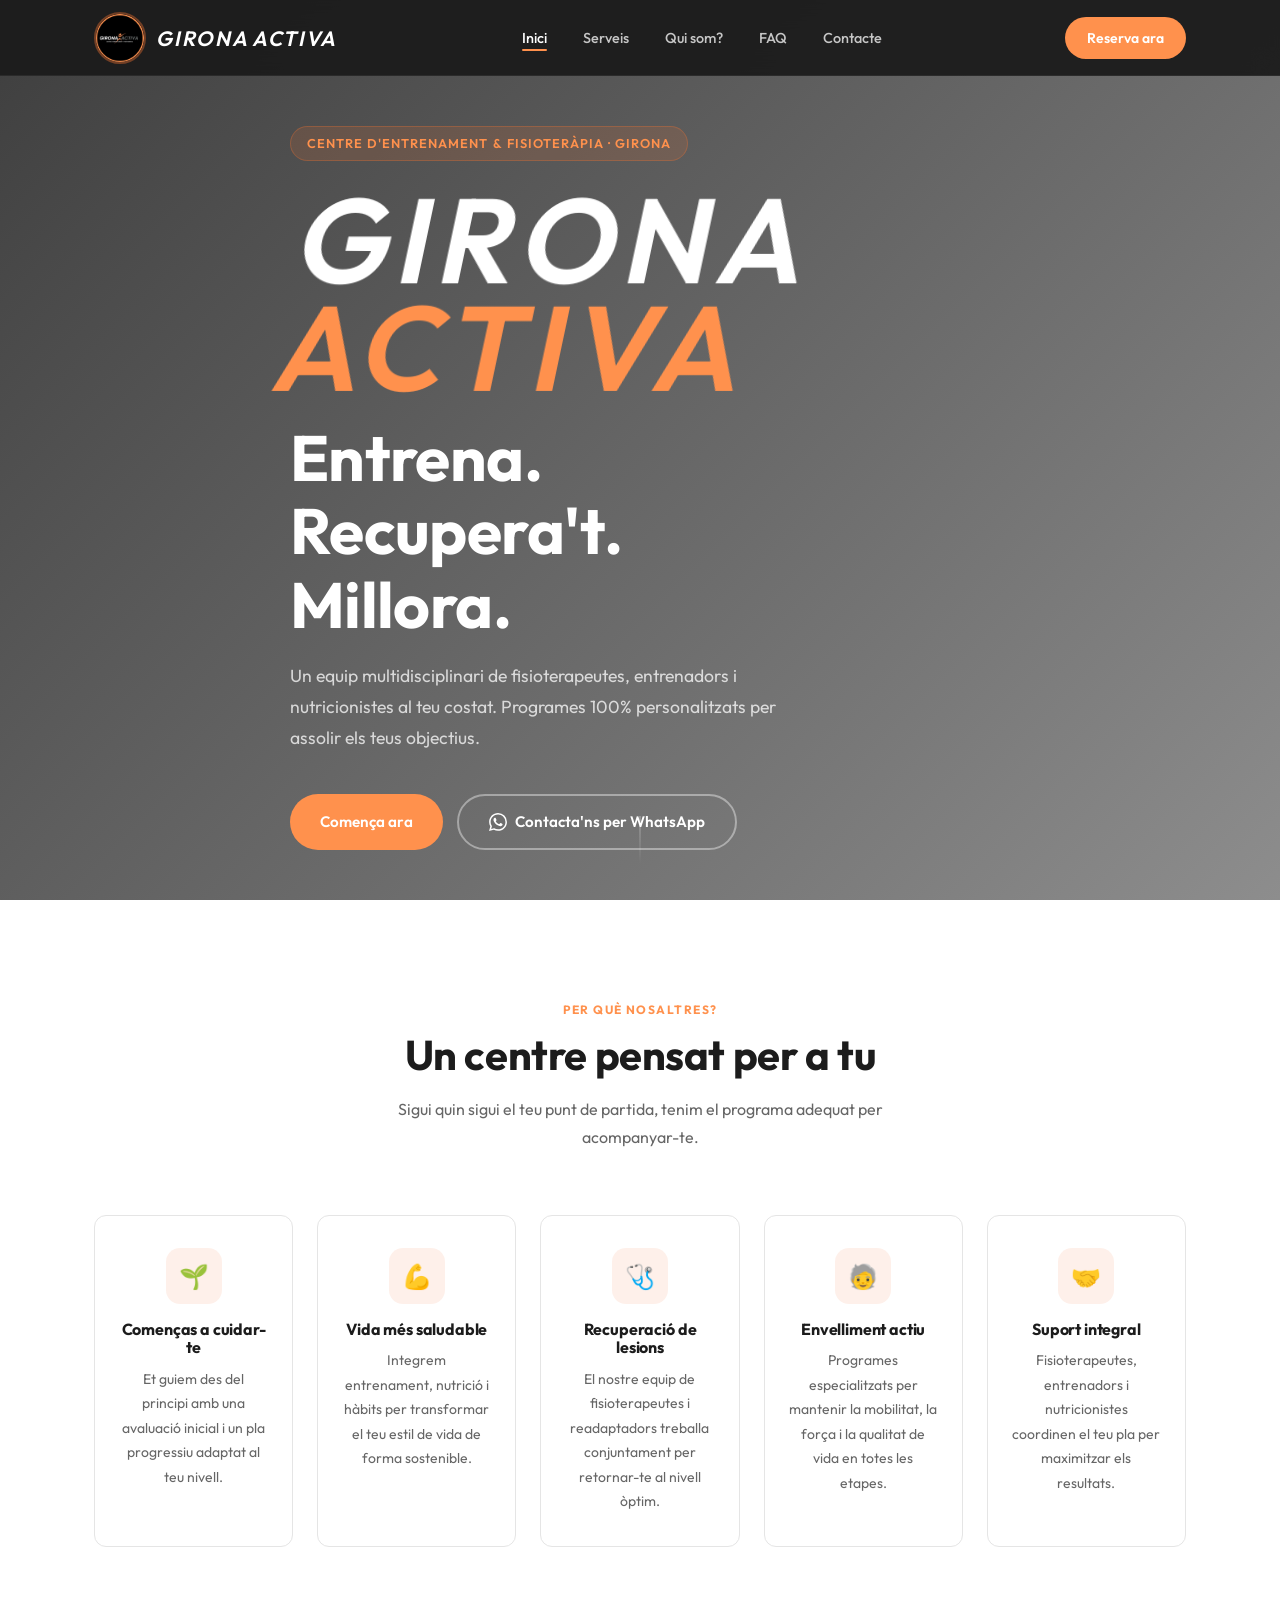
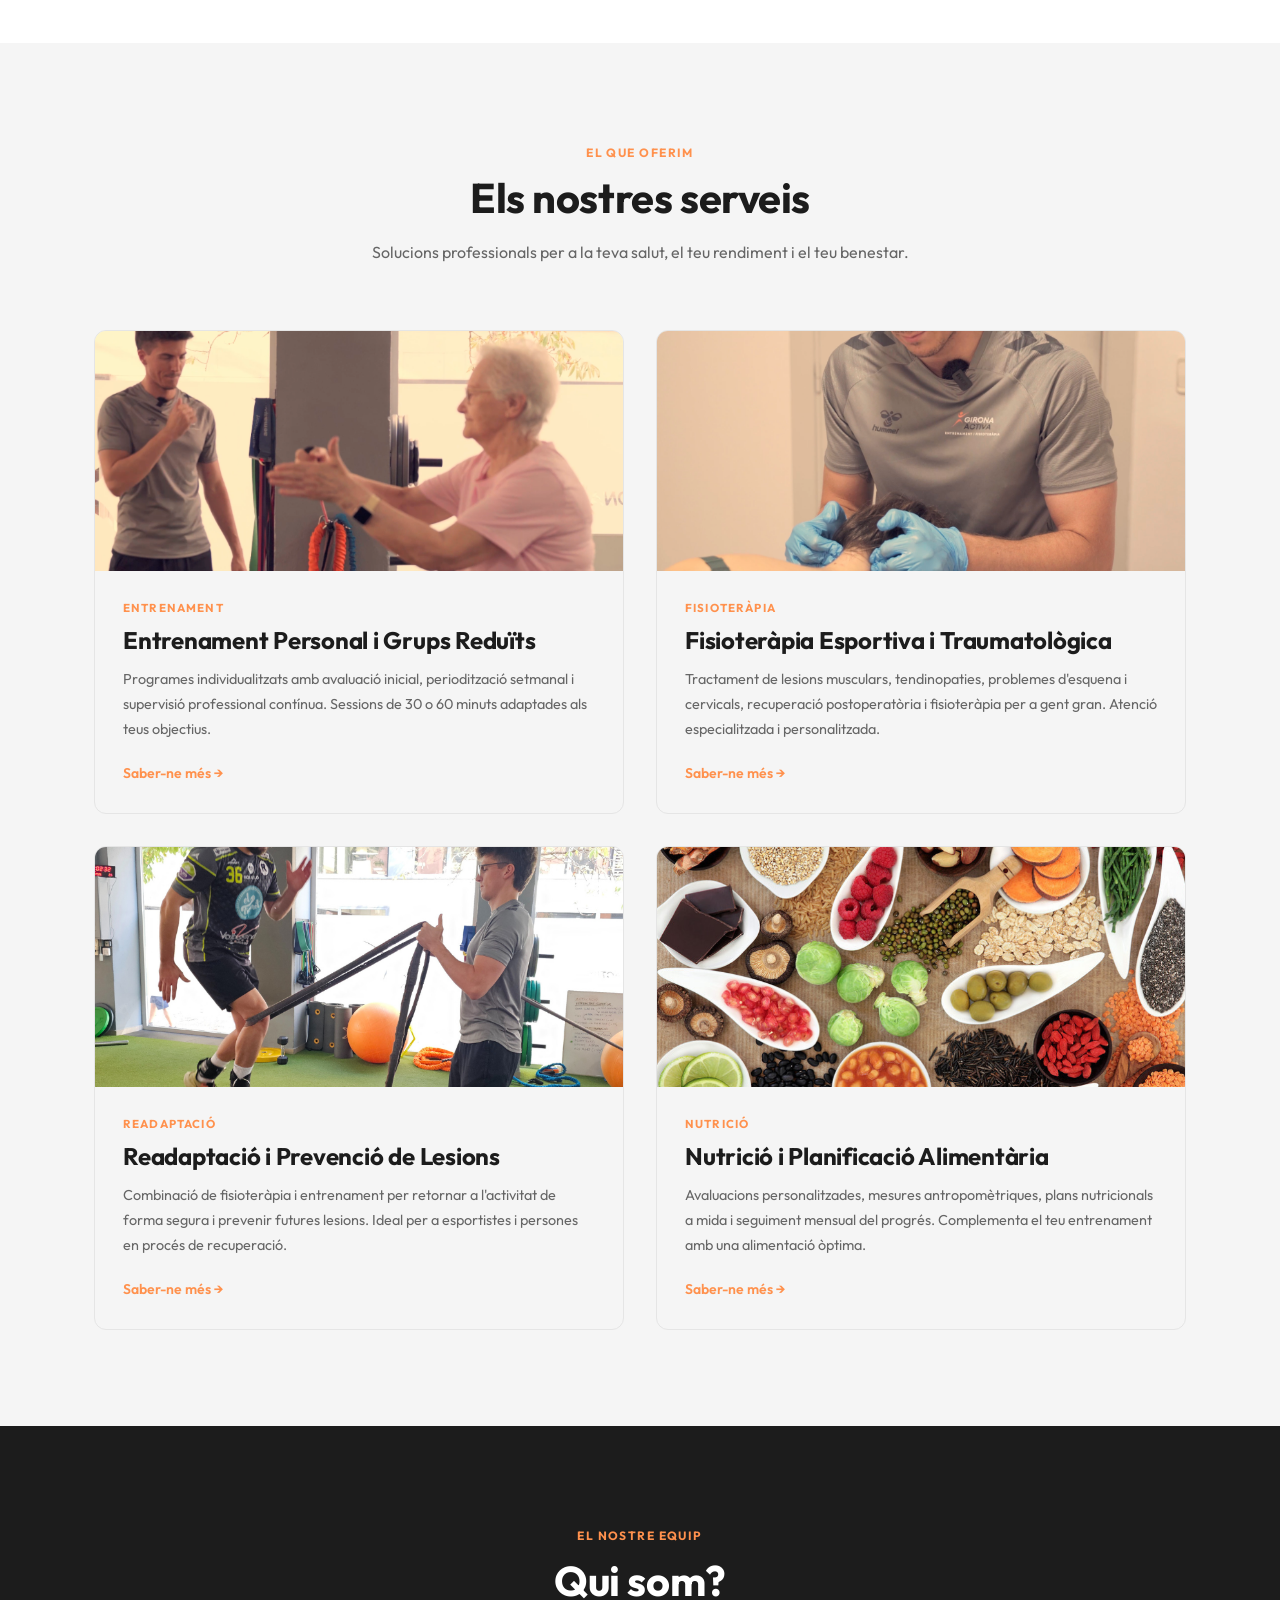
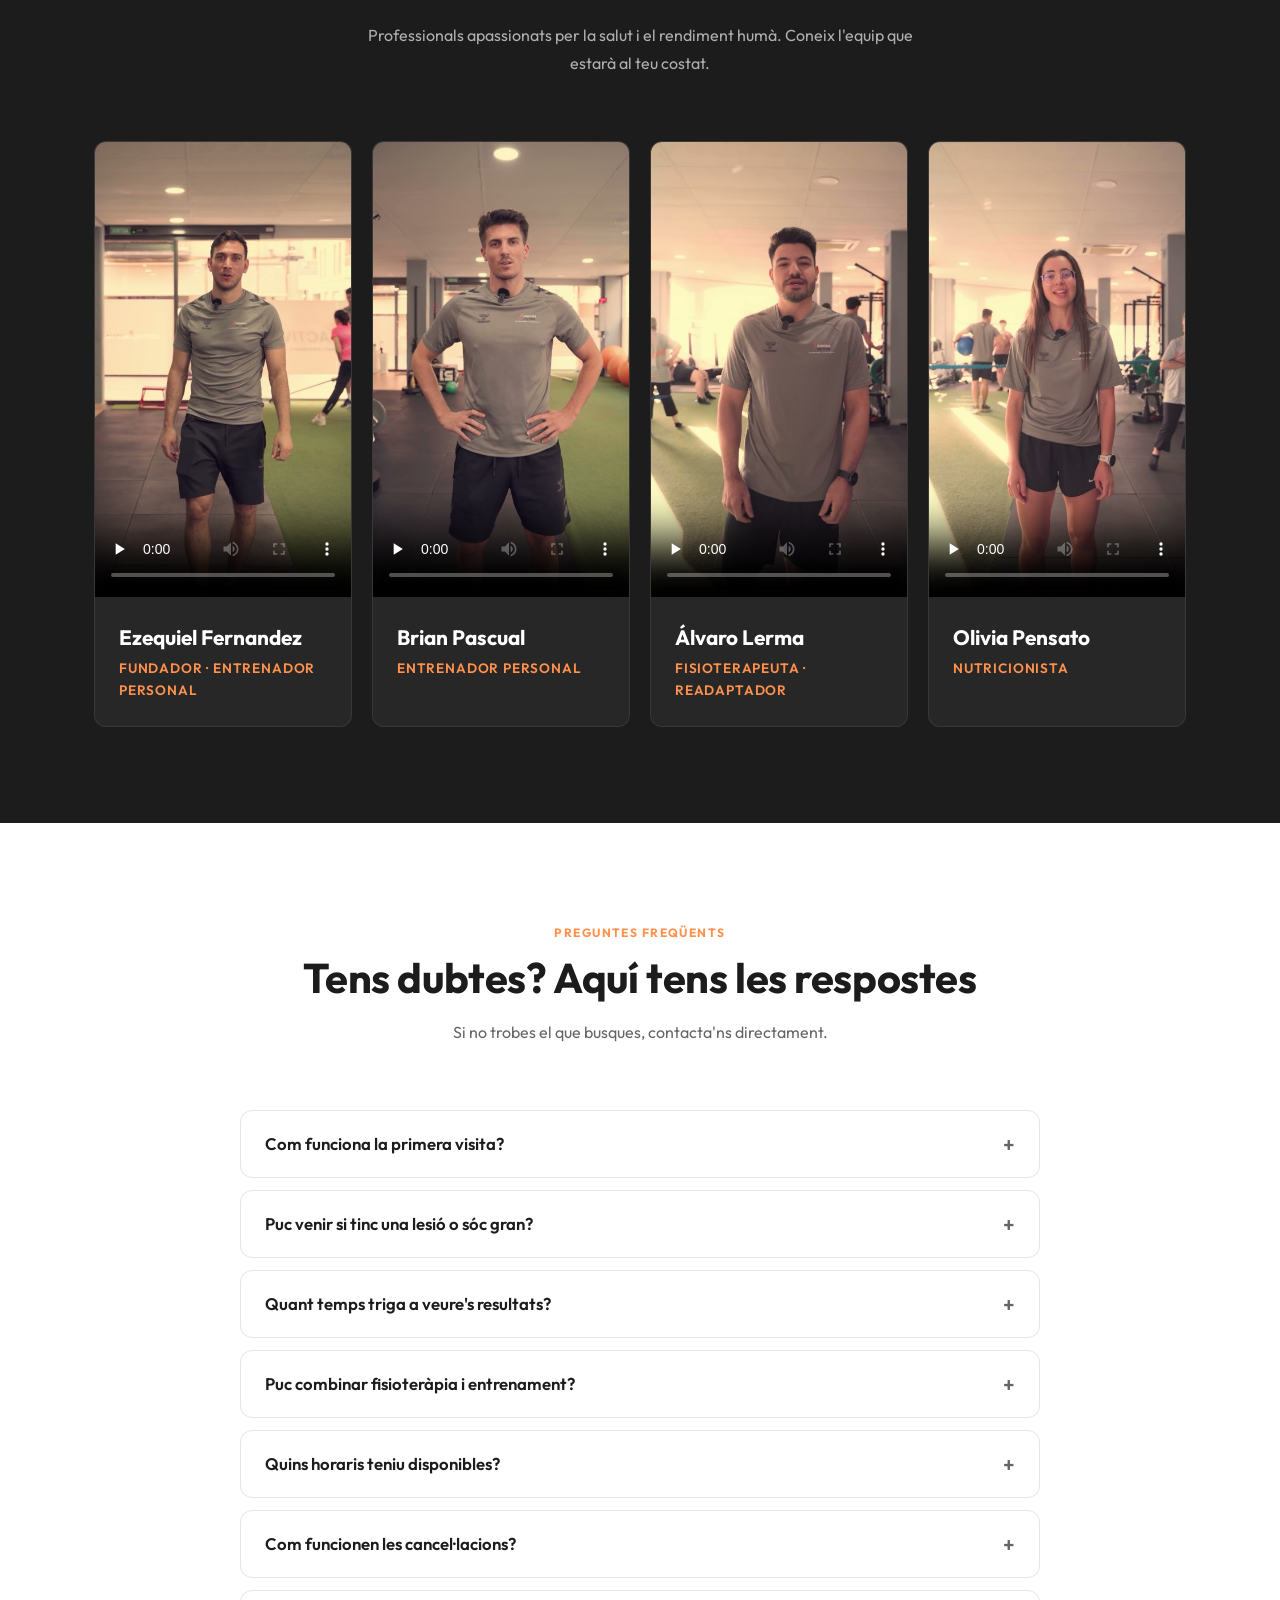
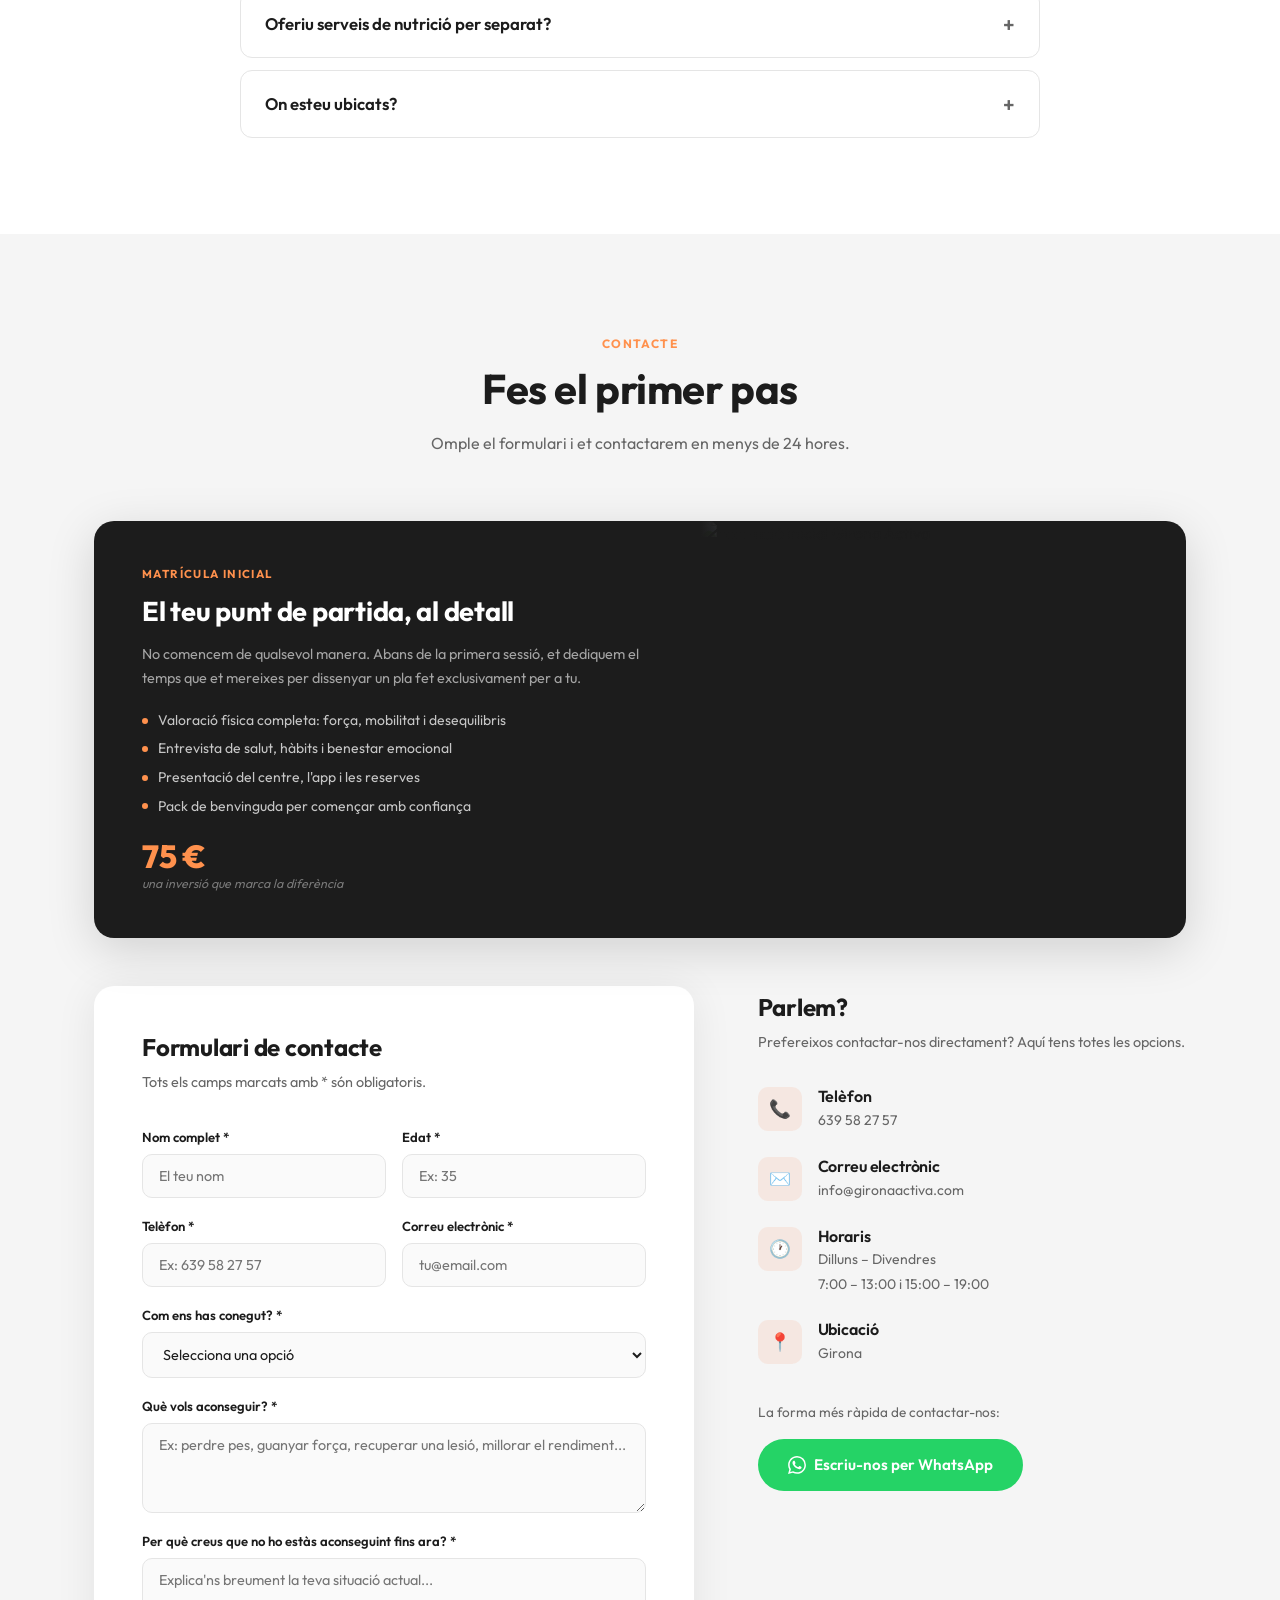
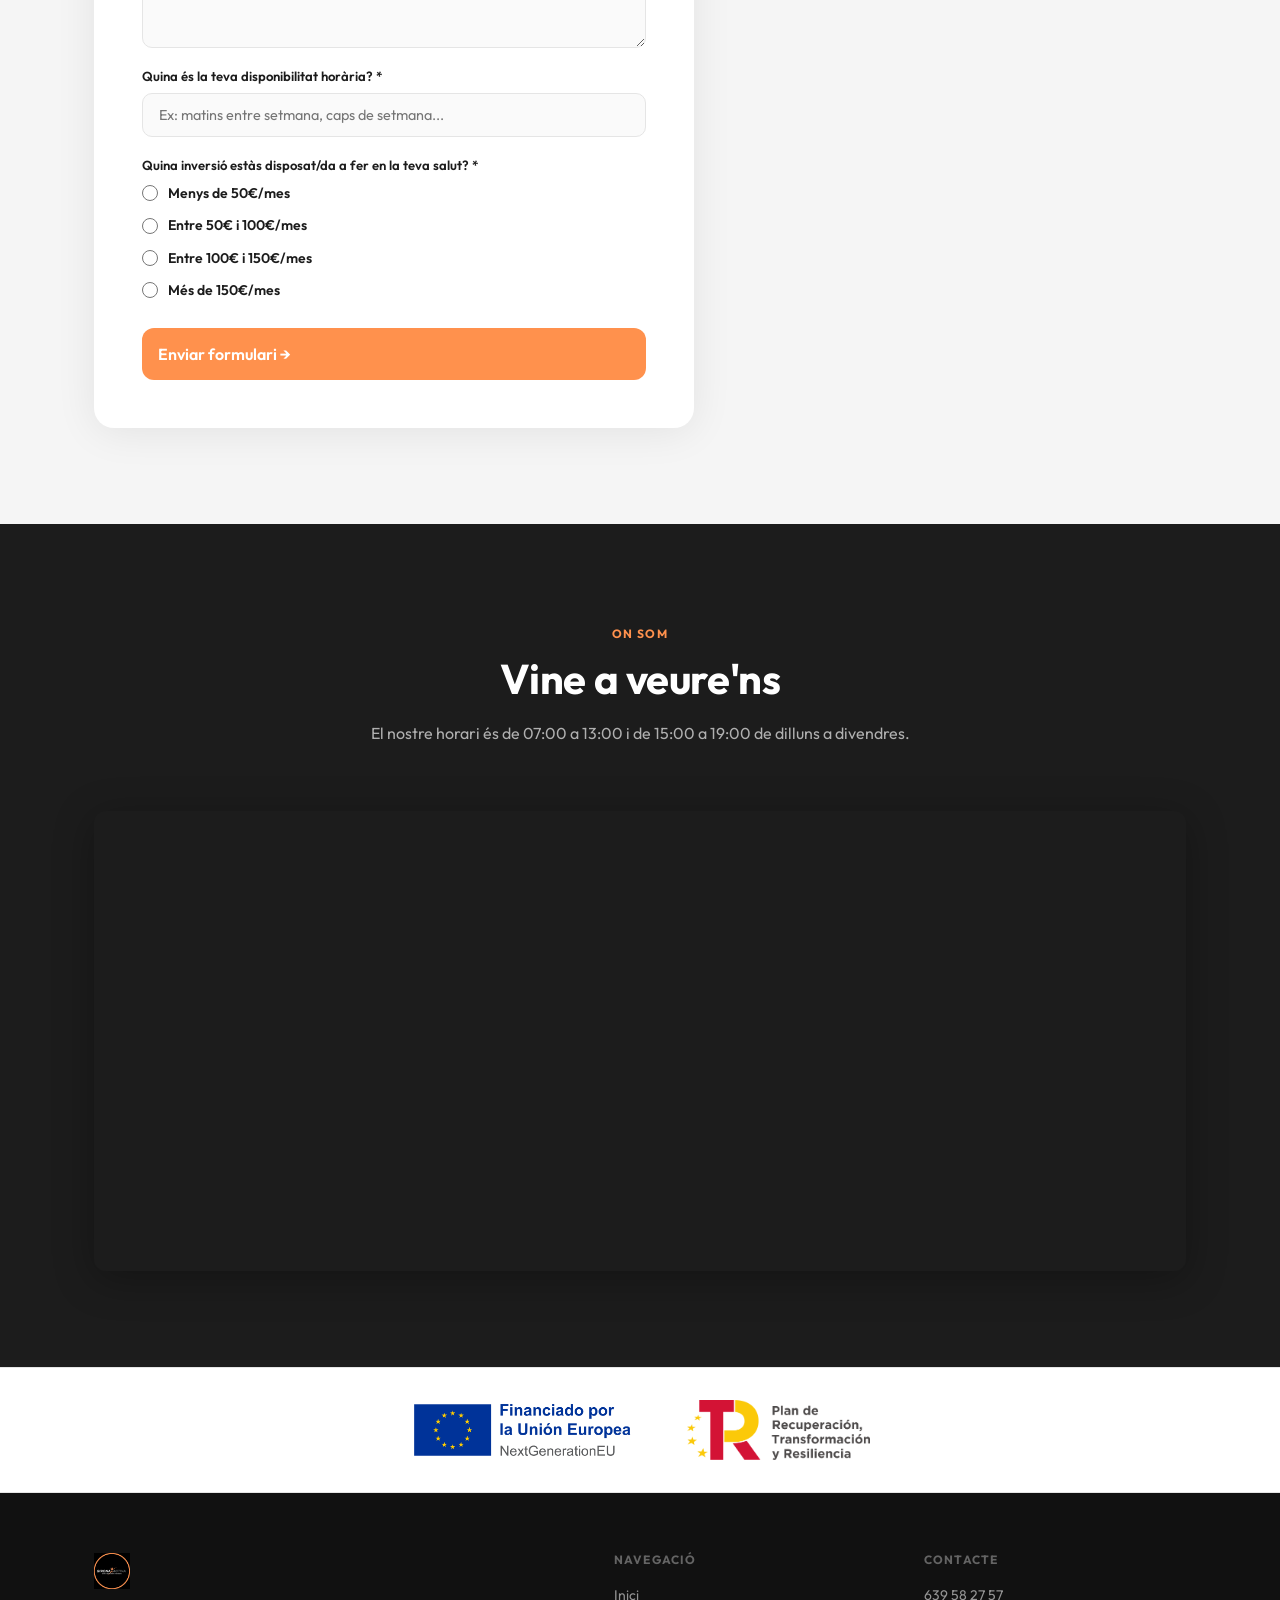
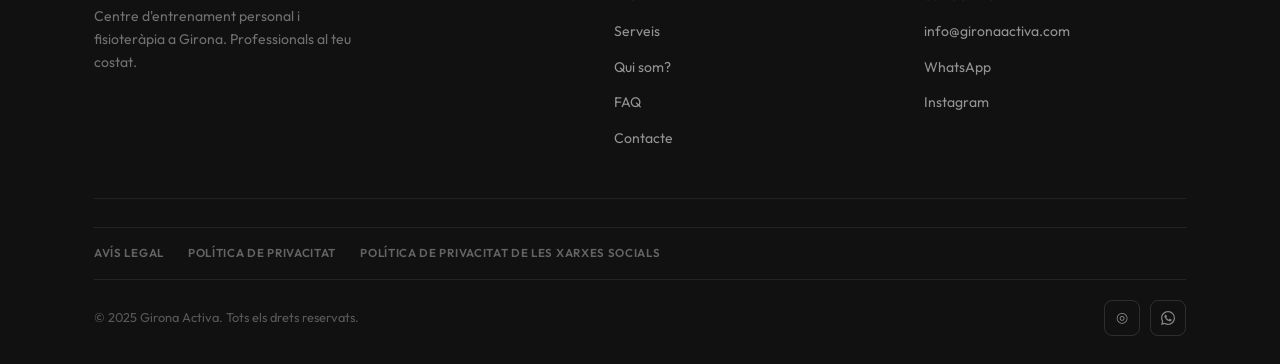
==== commit 19c1a9b4: "feat: targeta valoració inicial — disseny corporatiu fosc amb imatge i degradat" ====
--- a/index.html
+++ b/index.html
@@ -310,21 +310,26 @@
         <h2>Fes el primer pas</h2>
         <p>Omple el formulari i et contactarem en menys de 24 hores.</p>
       </div>
-      <div class="valoracio-banner reveal">
-        <div class="valoracio-banner__body">
-          <div class="valoracio-banner__header">
-            <span class="valoracio-banner__title">El teu punt de partida, al detall</span>
-            <span class="valoracio-banner__preu">75 €</span>
-          </div>
-          <p class="valoracio-banner__ganxo">A Girona Activa no comencem de qualsevol manera. Abans de la primera sessió, et dediquem el temps que et mereixes.</p>
-          <p>Realitzem una valoració física completa, una entrevista de salut i una anàlisi dels teus hàbits per dissenyar un pla fet a la teva mida —no una plantilla genèrica.</p>
-          <ul class="valoracio-banner__list">
-            <li><span>🏃</span> <strong>Valoració física</strong> — força, mobilitat, equilibri i desequilibris musculars</li>
-            <li><span>🩺</span> <strong>Entrevista de salut</strong> — lesions, descans, alimentació i benestar emocional</li>
-            <li><span>📋</span> <strong>Presentació del centre</strong> — l'app, les reserves i el funcionament de les sessions</li>
-            <li><span>🎁</span> <strong>Pack de benvinguda</strong> — tota la informació per començar amb confiança des del primer dia</li>
+      <div class="valoracio-card reveal">
+        <div class="valoracio-card__text">
+          <span class="valoracio-card__tag">Matrícula inicial</span>
+          <h3 class="valoracio-card__title">El teu punt de partida, al detall</h3>
+          <p class="valoracio-card__intro">No comencem de qualsevol manera. Abans de la primera sessió, et dediquem el temps que et mereixes per dissenyar un pla fet exclusivament per a tu.</p>
+          <ul class="valoracio-card__list">
+            <li><span class="valoracio-card__dot"></span>Valoració física completa: força, mobilitat i desequilibris</li>
+            <li><span class="valoracio-card__dot"></span>Entrevista de salut, hàbits i benestar emocional</li>
+            <li><span class="valoracio-card__dot"></span>Presentació del centre, l'app i les reserves</li>
+            <li><span class="valoracio-card__dot"></span>Pack de benvinguda per començar amb confiança</li>
           </ul>
-          <p class="valoracio-banner__nota">Una sola sessió que marca la diferència entre avançar bé o perdre el temps.</p>
+          <div class="valoracio-card__footer">
+            <div class="valoracio-card__preu">
+              <span class="valoracio-card__preu-num">75 €</span>
+              <span class="valoracio-card__preu-desc">una inversió que marca la diferència</span>
+            </div>
+          </div>
+        </div>
+        <div class="valoracio-card__img-wrap">
+          <img src="images/valoración-inicial.png" alt="Valoració inicial Girona Activa" />
         </div>
       </div>
 
--- a/styles.css
+++ b/styles.css
@@ -256,34 +256,67 @@
 .faq__answer p { font-size: 0.9rem; }
 
 /* ===== CONTACTE ===== */
-.valoracio-banner {
-  display: flex; gap: 24px; align-items: flex-start;
-  background: rgba(255,145,77,0.1); border: 1px solid rgba(255,145,77,0.35);
-  border-radius: 16px; padding: 28px 32px; margin-bottom: 40px;
-}
-.valoracio-banner__icon { font-size: 2rem; line-height: 1; flex-shrink: 0; }
-.valoracio-banner__body { flex: 1; }
-.valoracio-banner__header {
-  display: flex; align-items: center; justify-content: space-between;
-  margin-bottom: 12px; gap: 16px; flex-wrap: wrap;
-}
-.valoracio-banner__title {
-  font-family: 'Outfit', sans-serif; font-weight: 700;
-  font-size: 1.15rem; color: var(--dark);
-}
-.valoracio-banner__preu {
-  font-family: 'Outfit', sans-serif; font-weight: 800;
-  font-size: 1.3rem; color: var(--orange);
-  background: rgba(255,145,77,0.15); border-radius: 50px;
-  padding: 4px 16px;
-}
-.valoracio-banner__body p { font-size: 0.9rem; color: var(--gray); margin-bottom: 10px; }
-.valoracio-banner__body p:last-child { margin-bottom: 0; }
-.valoracio-banner__ganxo { font-size: 1rem !important; font-weight: 600; color: var(--dark) !important; }
-.valoracio-banner__nota { font-style: italic; color: var(--orange) !important; font-weight: 500; margin-top: 12px; }
-.valoracio-banner__list { list-style: none; padding: 0; margin: 12px 0 4px; display: flex; flex-direction: column; gap: 8px; }
-.valoracio-banner__list li { font-size: 0.9rem; color: var(--gray); display: flex; align-items: flex-start; gap: 10px; line-height: 1.5; }
-.valoracio-banner__list li span { flex-shrink: 0; font-size: 1rem; }
+/* Valoració card */
+.valoracio-card {
+  display: grid; grid-template-columns: 1fr 0.8fr;
+  min-height: 340px; border-radius: 20px; overflow: hidden;
+  background: var(--dark); margin-bottom: 48px;
+  box-shadow: 0 12px 48px rgba(0,0,0,0.15);
+}
+.valoracio-card__text {
+  padding: 44px 48px; display: flex; flex-direction: column; justify-content: center; gap: 0;
+}
+.valoracio-card__tag {
+  display: inline-block; font-size: 0.72rem; font-weight: 700;
+  text-transform: uppercase; letter-spacing: 0.12em;
+  color: var(--orange); margin-bottom: 12px;
+}
+.valoracio-card__title {
+  font-size: clamp(1.3rem, 2.5vw, 1.7rem); font-weight: 700;
+  color: var(--white); line-height: 1.2; margin-bottom: 14px;
+}
+.valoracio-card__intro {
+  font-size: 0.9rem; color: rgba(255,255,255,0.6);
+  line-height: 1.7; margin-bottom: 20px;
+}
+.valoracio-card__list {
+  list-style: none; padding: 0; margin: 0 0 24px;
+  display: flex; flex-direction: column; gap: 9px;
+}
+.valoracio-card__list li {
+  font-size: 0.875rem; color: rgba(255,255,255,0.75);
+  display: flex; align-items: center; gap: 10px; line-height: 1.4;
+}
+.valoracio-card__dot {
+  width: 6px; height: 6px; border-radius: 50%;
+  background: var(--orange); flex-shrink: 0;
+}
+.valoracio-card__footer { display: flex; align-items: center; gap: 20px; margin-top: auto; }
+.valoracio-card__preu { display: flex; flex-direction: column; gap: 2px; }
+.valoracio-card__preu-num {
+  font-size: 2rem; font-weight: 800; color: var(--orange); line-height: 1;
+}
+.valoracio-card__preu-desc {
+  font-size: 0.78rem; color: rgba(255,255,255,0.4); font-style: italic;
+}
+.valoracio-card__img-wrap {
+  position: relative; overflow: hidden;
+}
+.valoracio-card__img-wrap img {
+  width: 100%; height: 100%; object-fit: cover; object-position: center; display: block;
+}
+.valoracio-card__img-wrap::before {
+  content: ''; position: absolute; inset: 0; z-index: 1;
+  background: linear-gradient(to right, var(--dark) 0%, transparent 50%);
+}
+@media (max-width: 768px) {
+  .valoracio-card { grid-template-columns: 1fr; }
+  .valoracio-card__img-wrap { height: 220px; }
+  .valoracio-card__img-wrap::before {
+    background: linear-gradient(to bottom, transparent 0%, var(--dark) 90%);
+  }
+  .valoracio-card__text { padding: 32px 28px; }
+}
 
 .contacte__grid {
   display: grid; grid-template-columns: 1.4fr 1fr; gap: 64px; align-items: start;
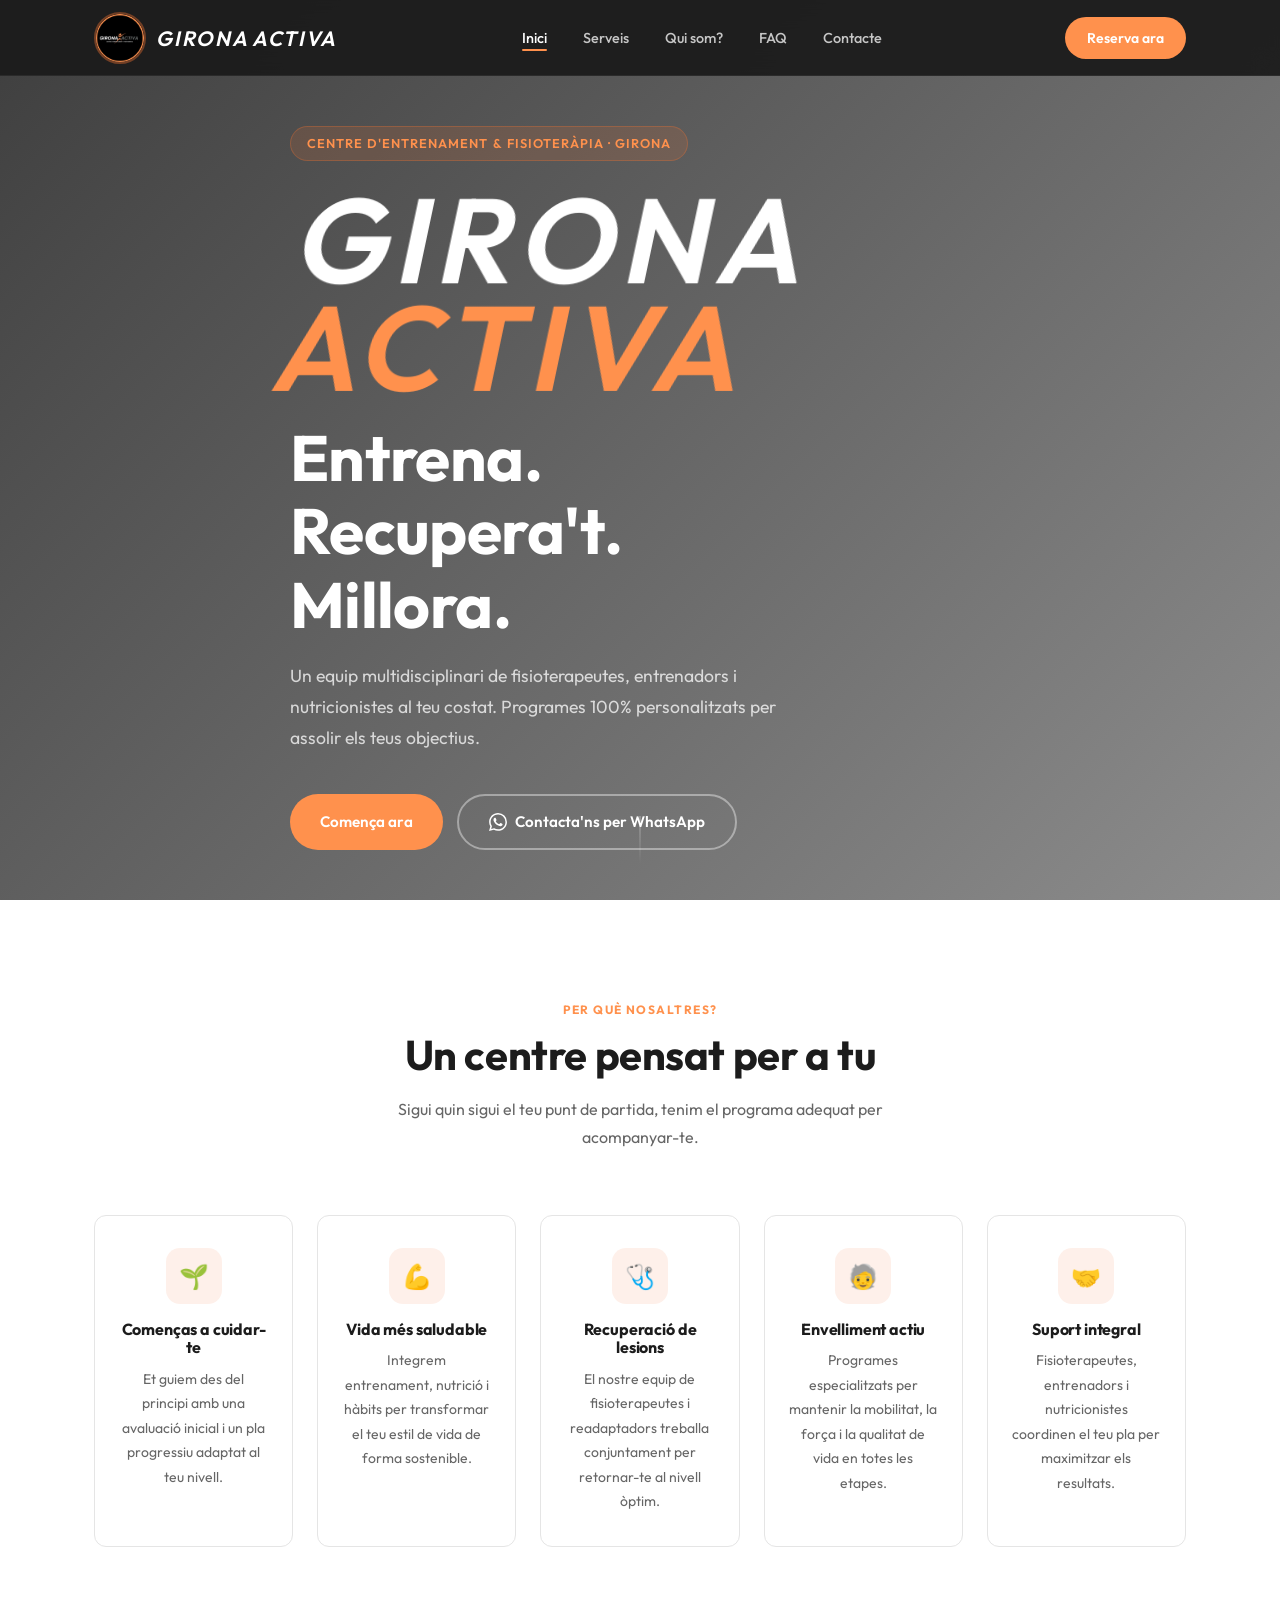
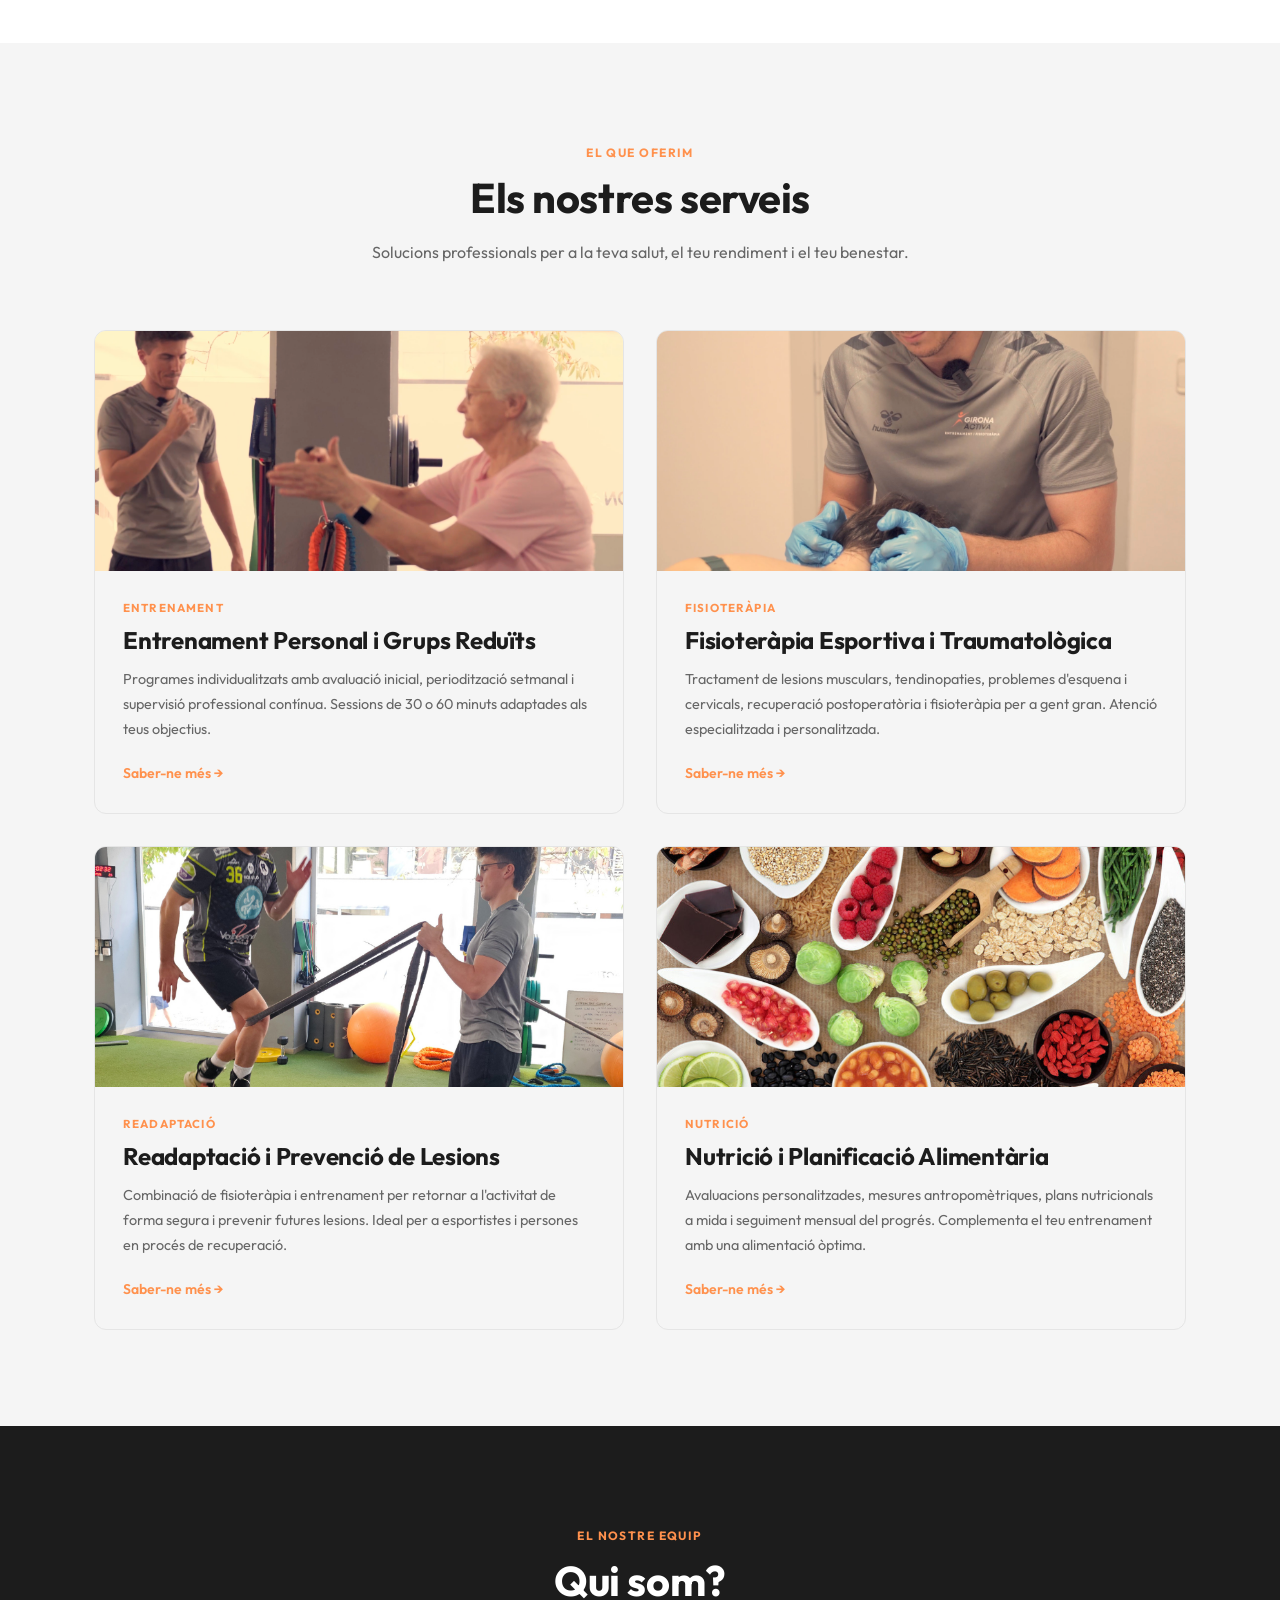
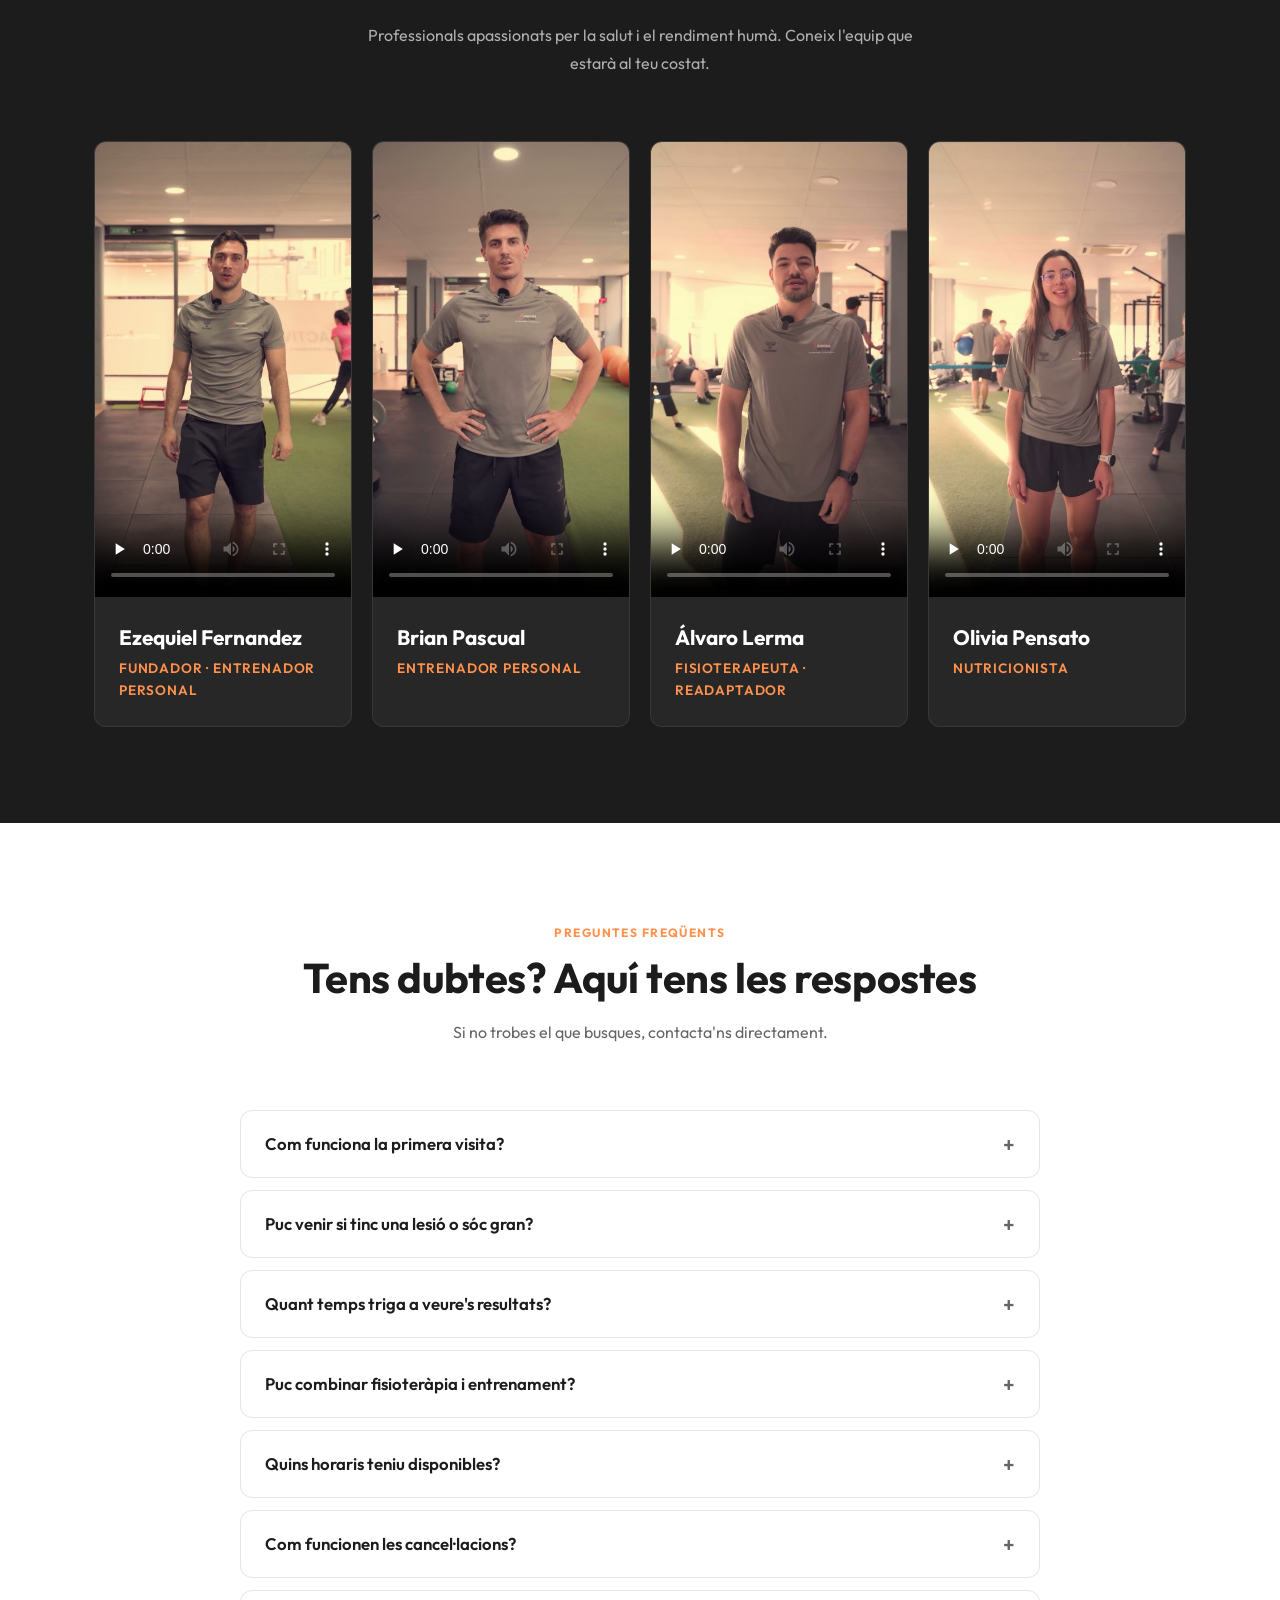
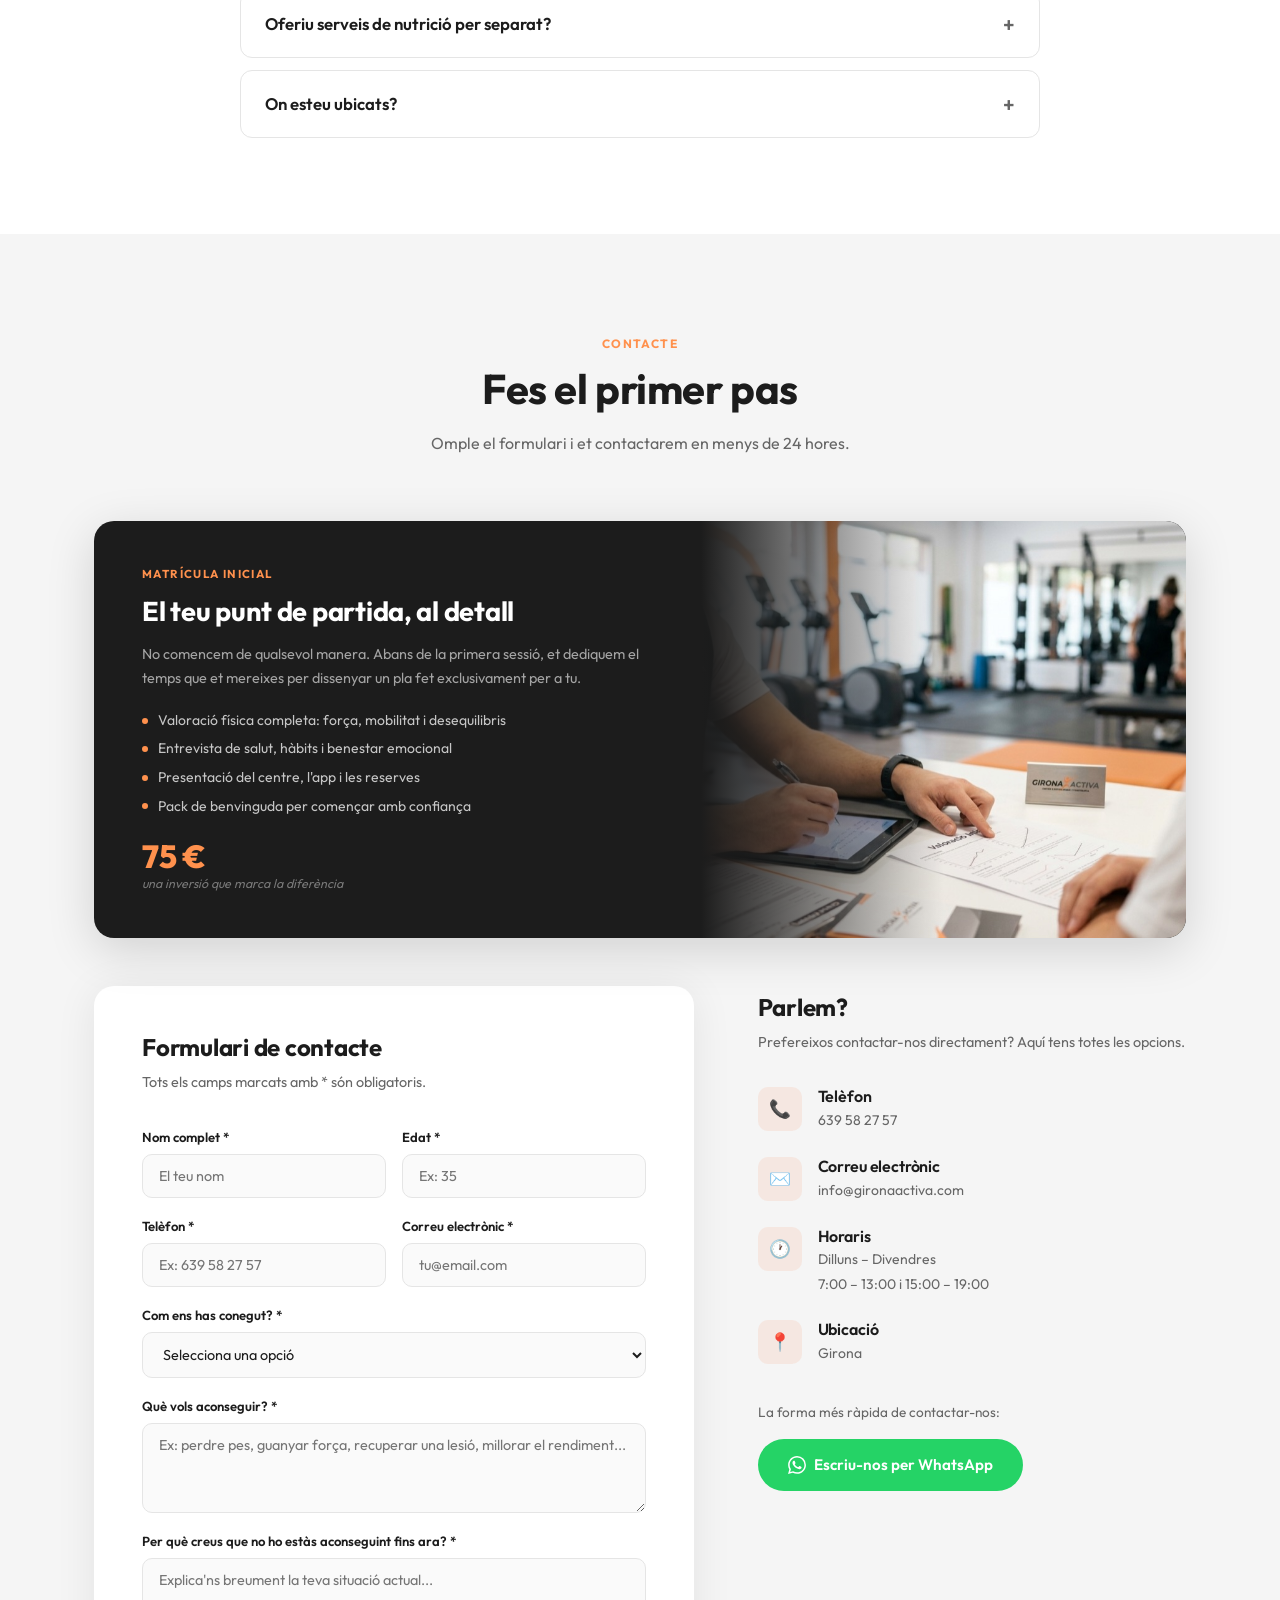
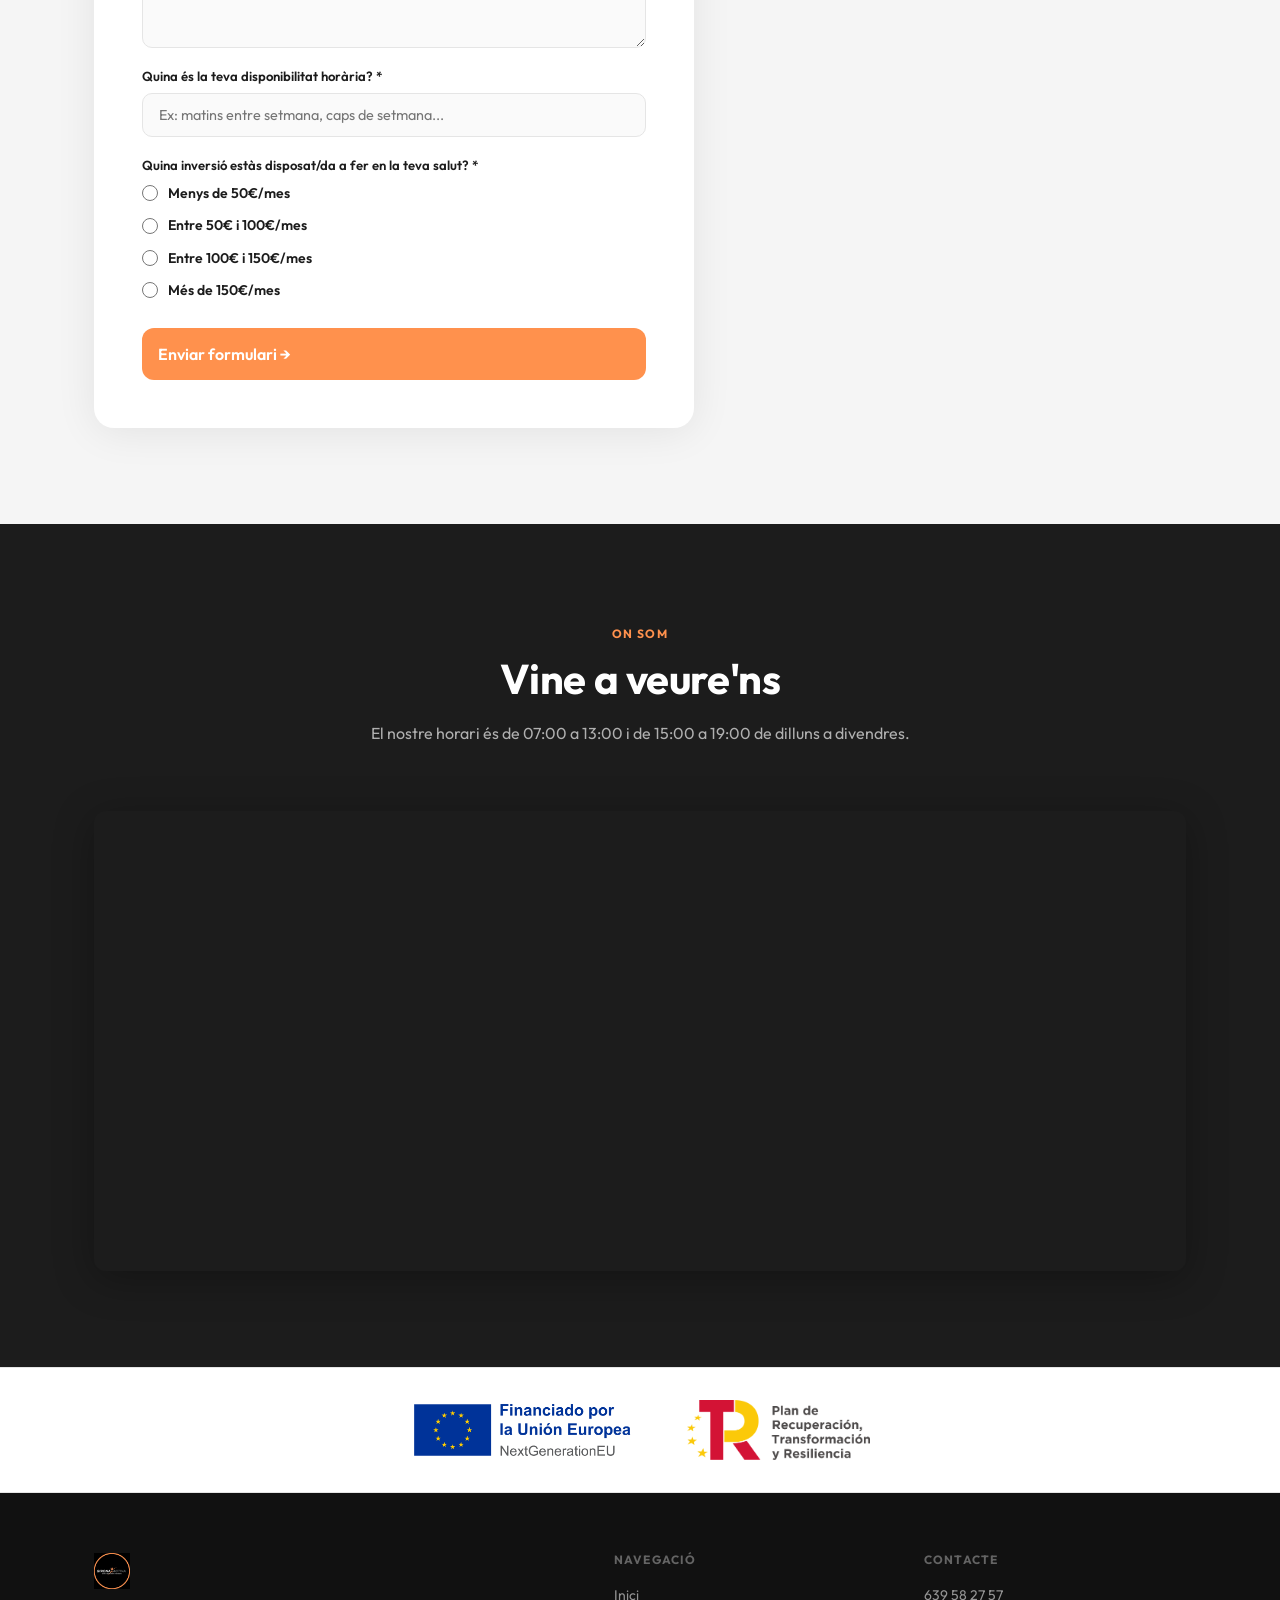
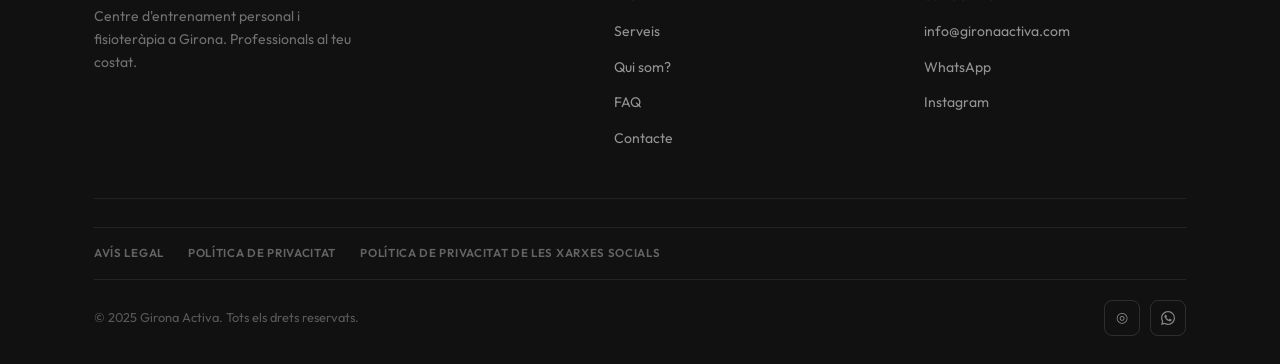
==== commit ad3c4085: "fix: imatge valoració inicial — reanomenada sense accents i optimitzada" ====
--- a/index.html
+++ b/index.html
@@ -329,7 +329,7 @@
           </div>
         </div>
         <div class="valoracio-card__img-wrap">
-          <img src="images/valoración-inicial.png" alt="Valoració inicial Girona Activa" />
+          <img src="images/valoracio-inicial.jpg" alt="Valoració inicial Girona Activa" />
         </div>
       </div>
 
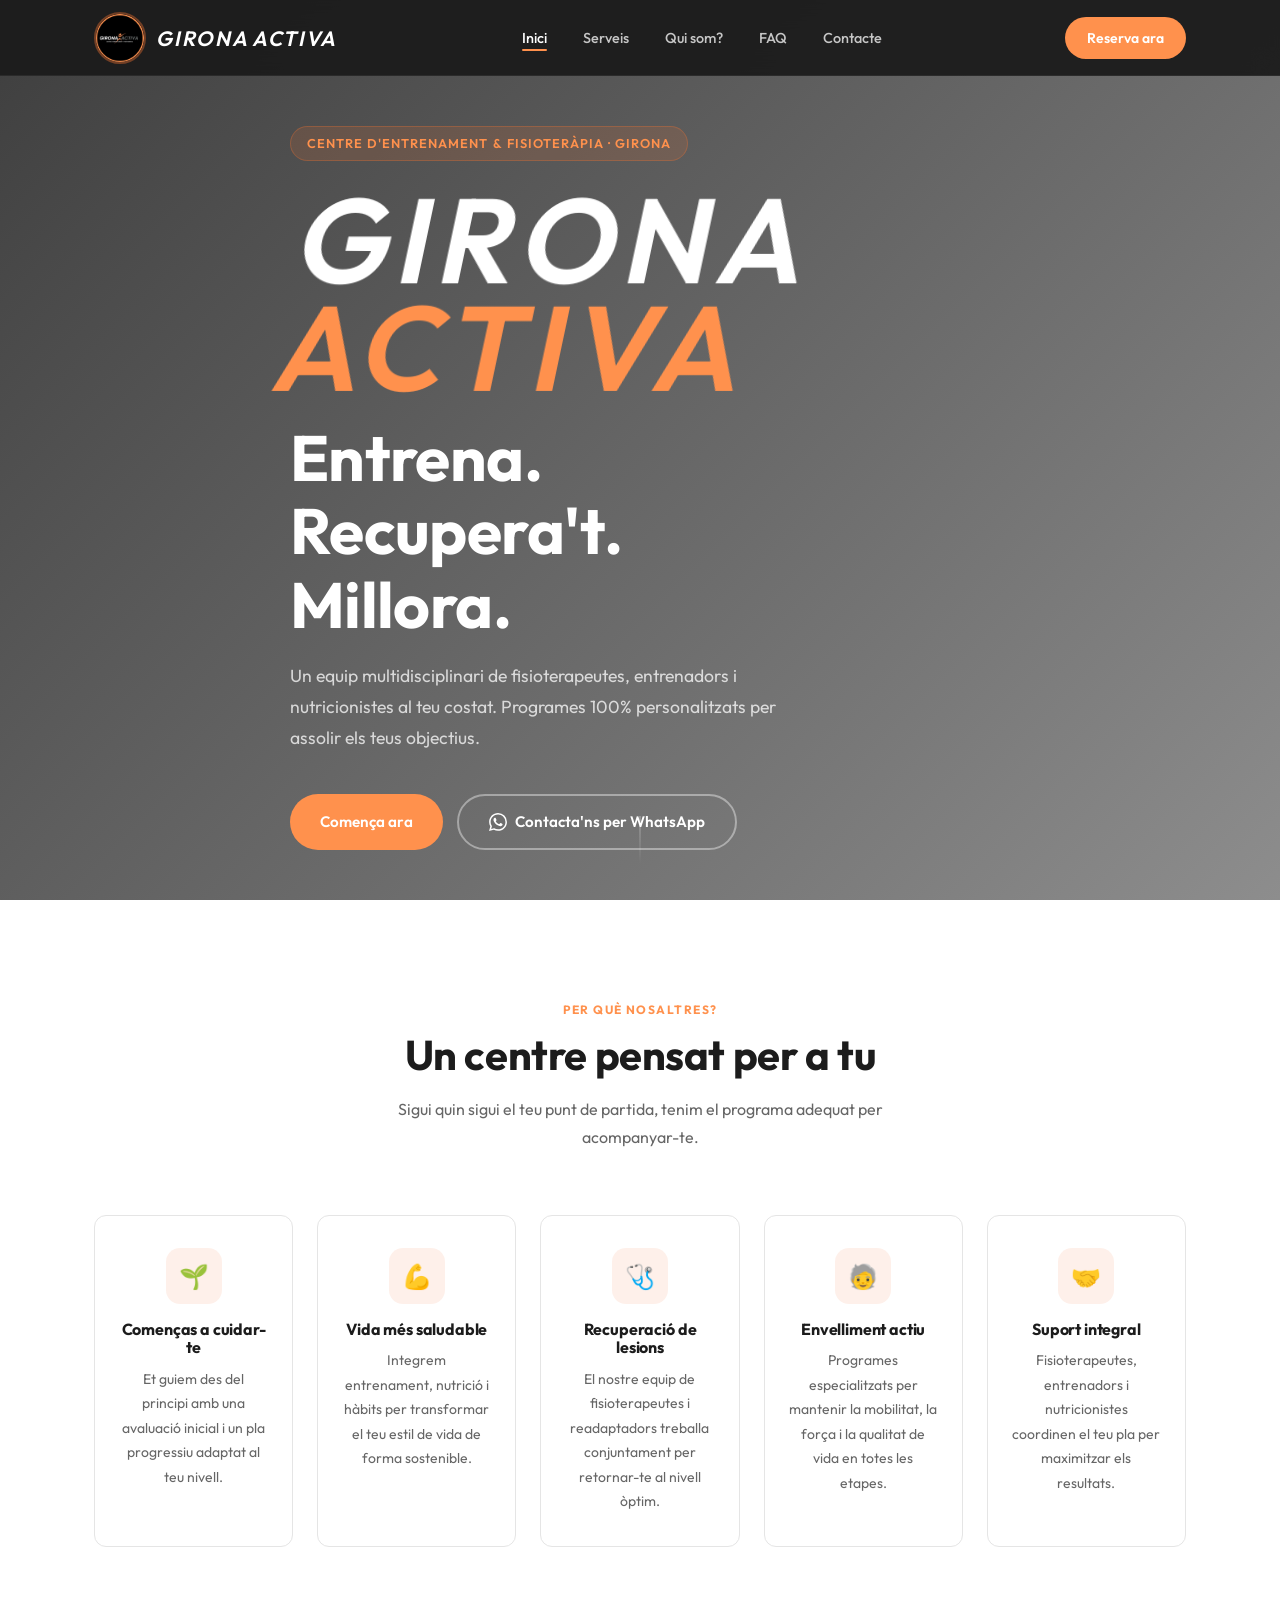
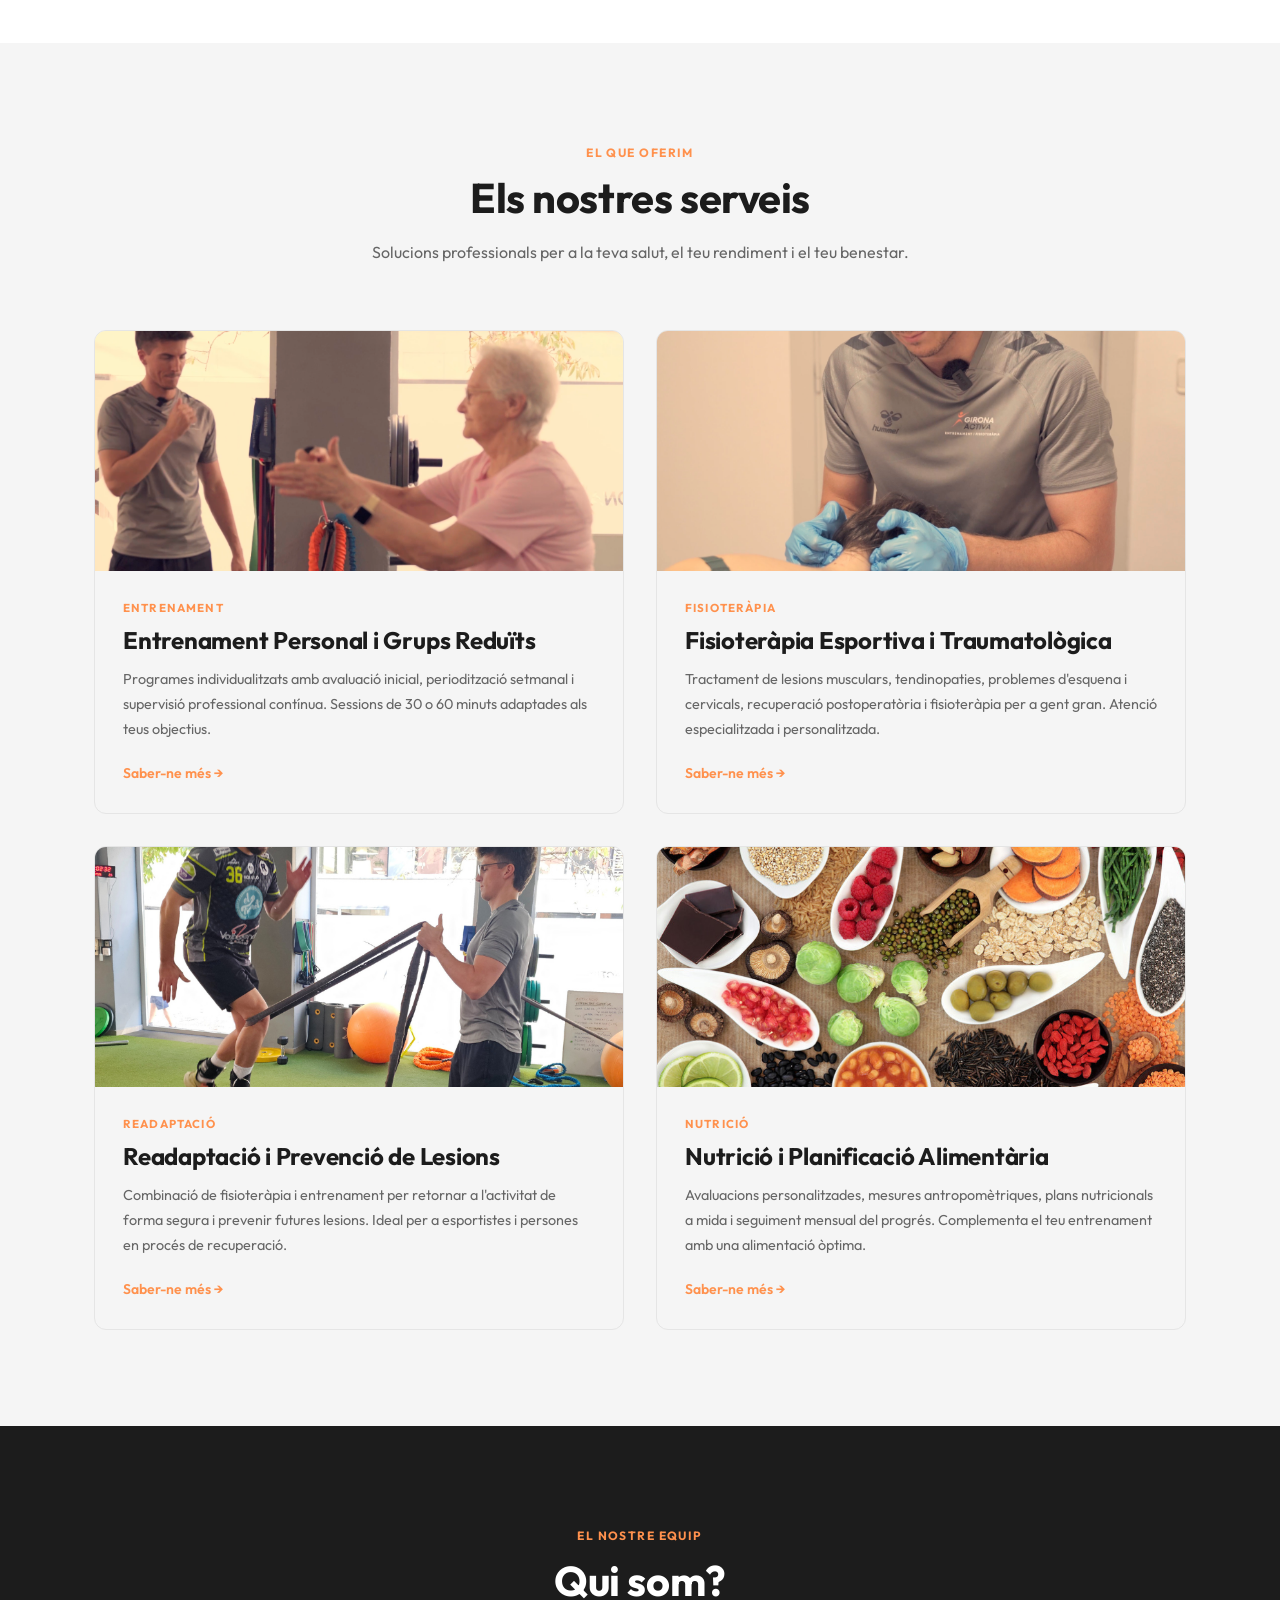
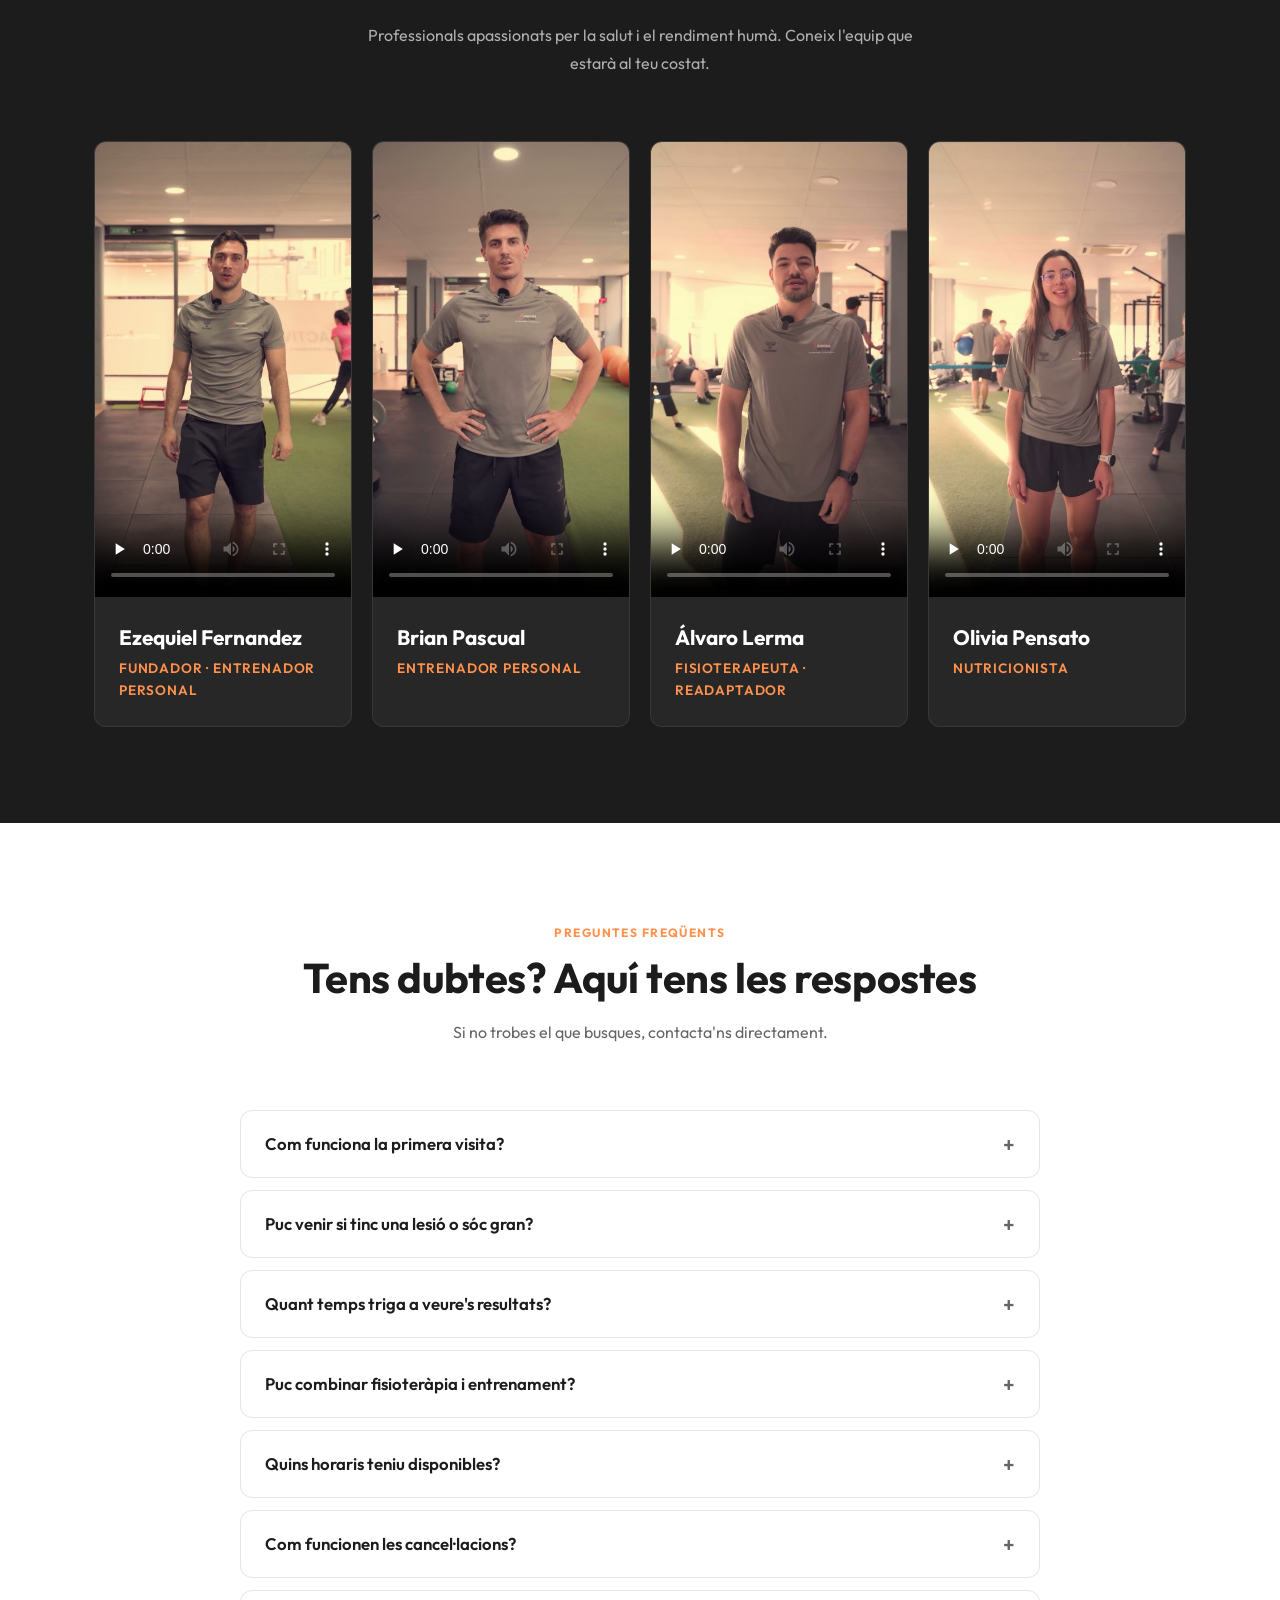
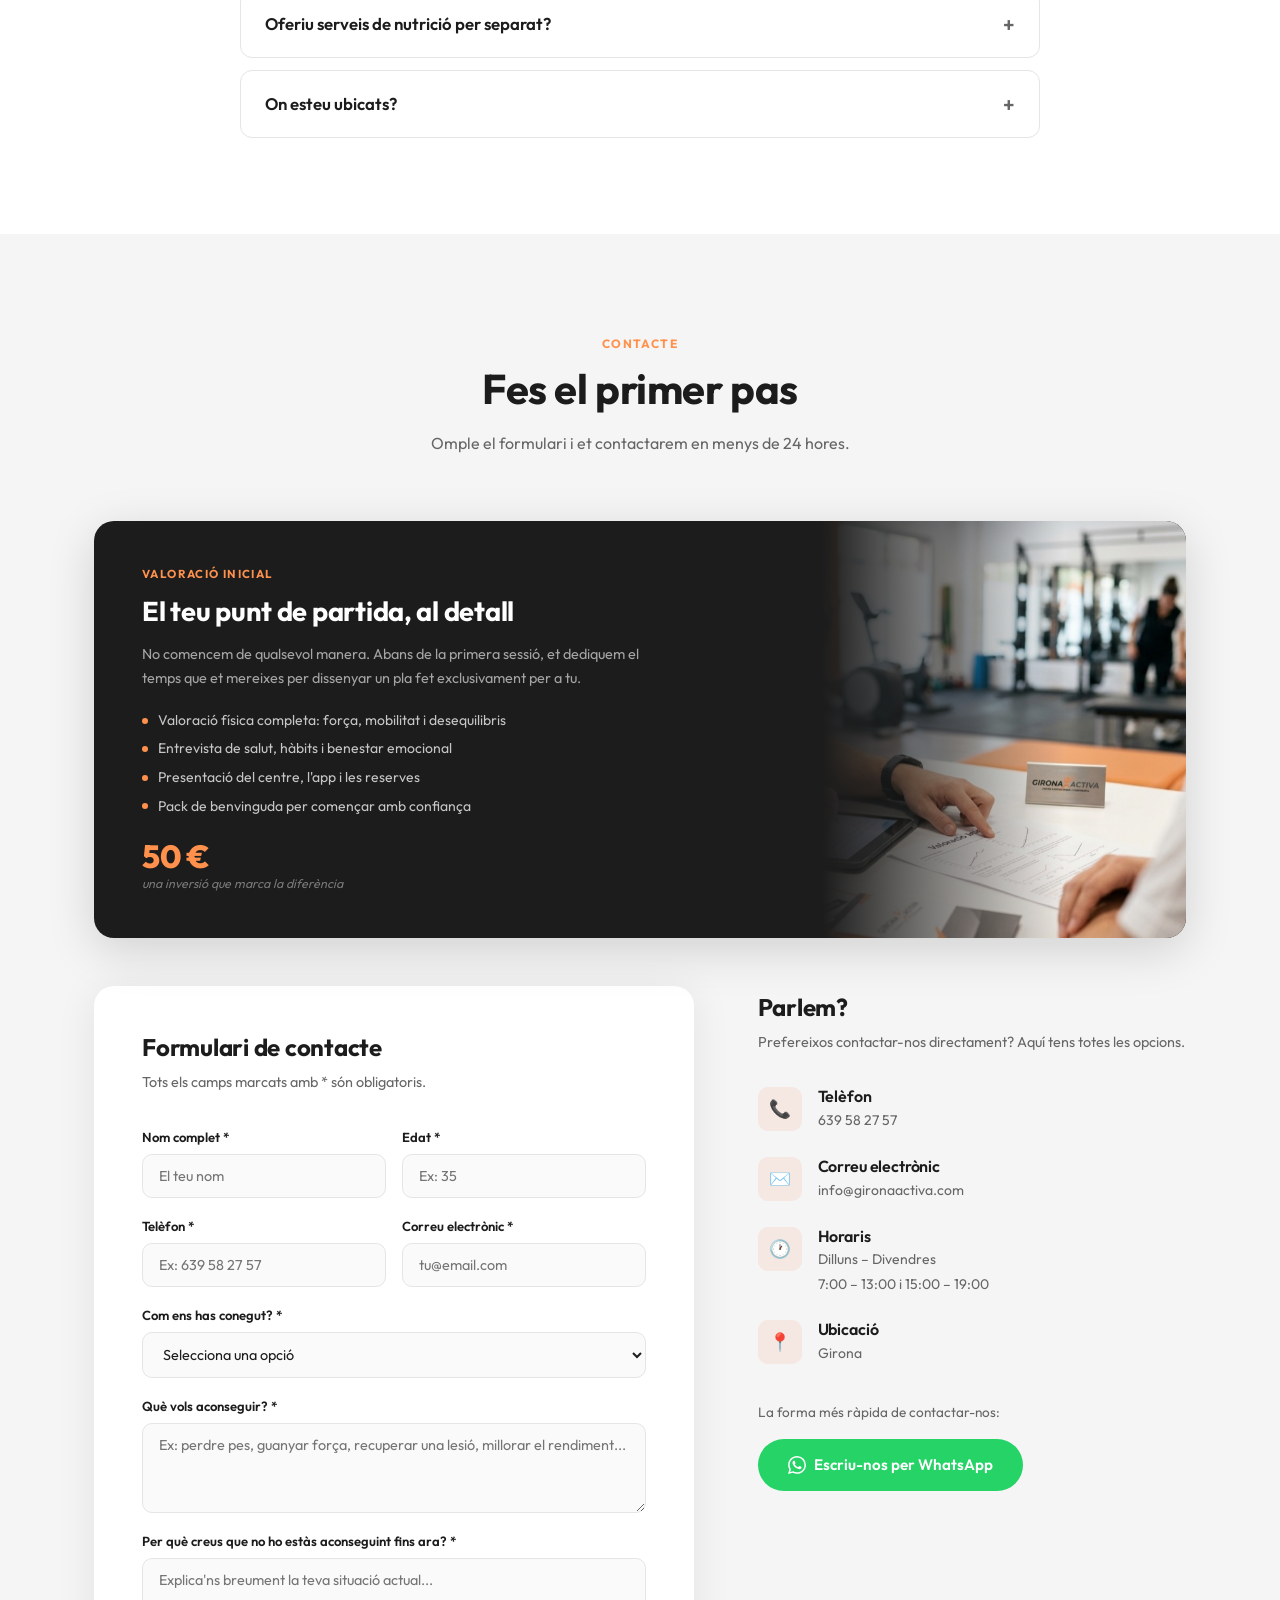
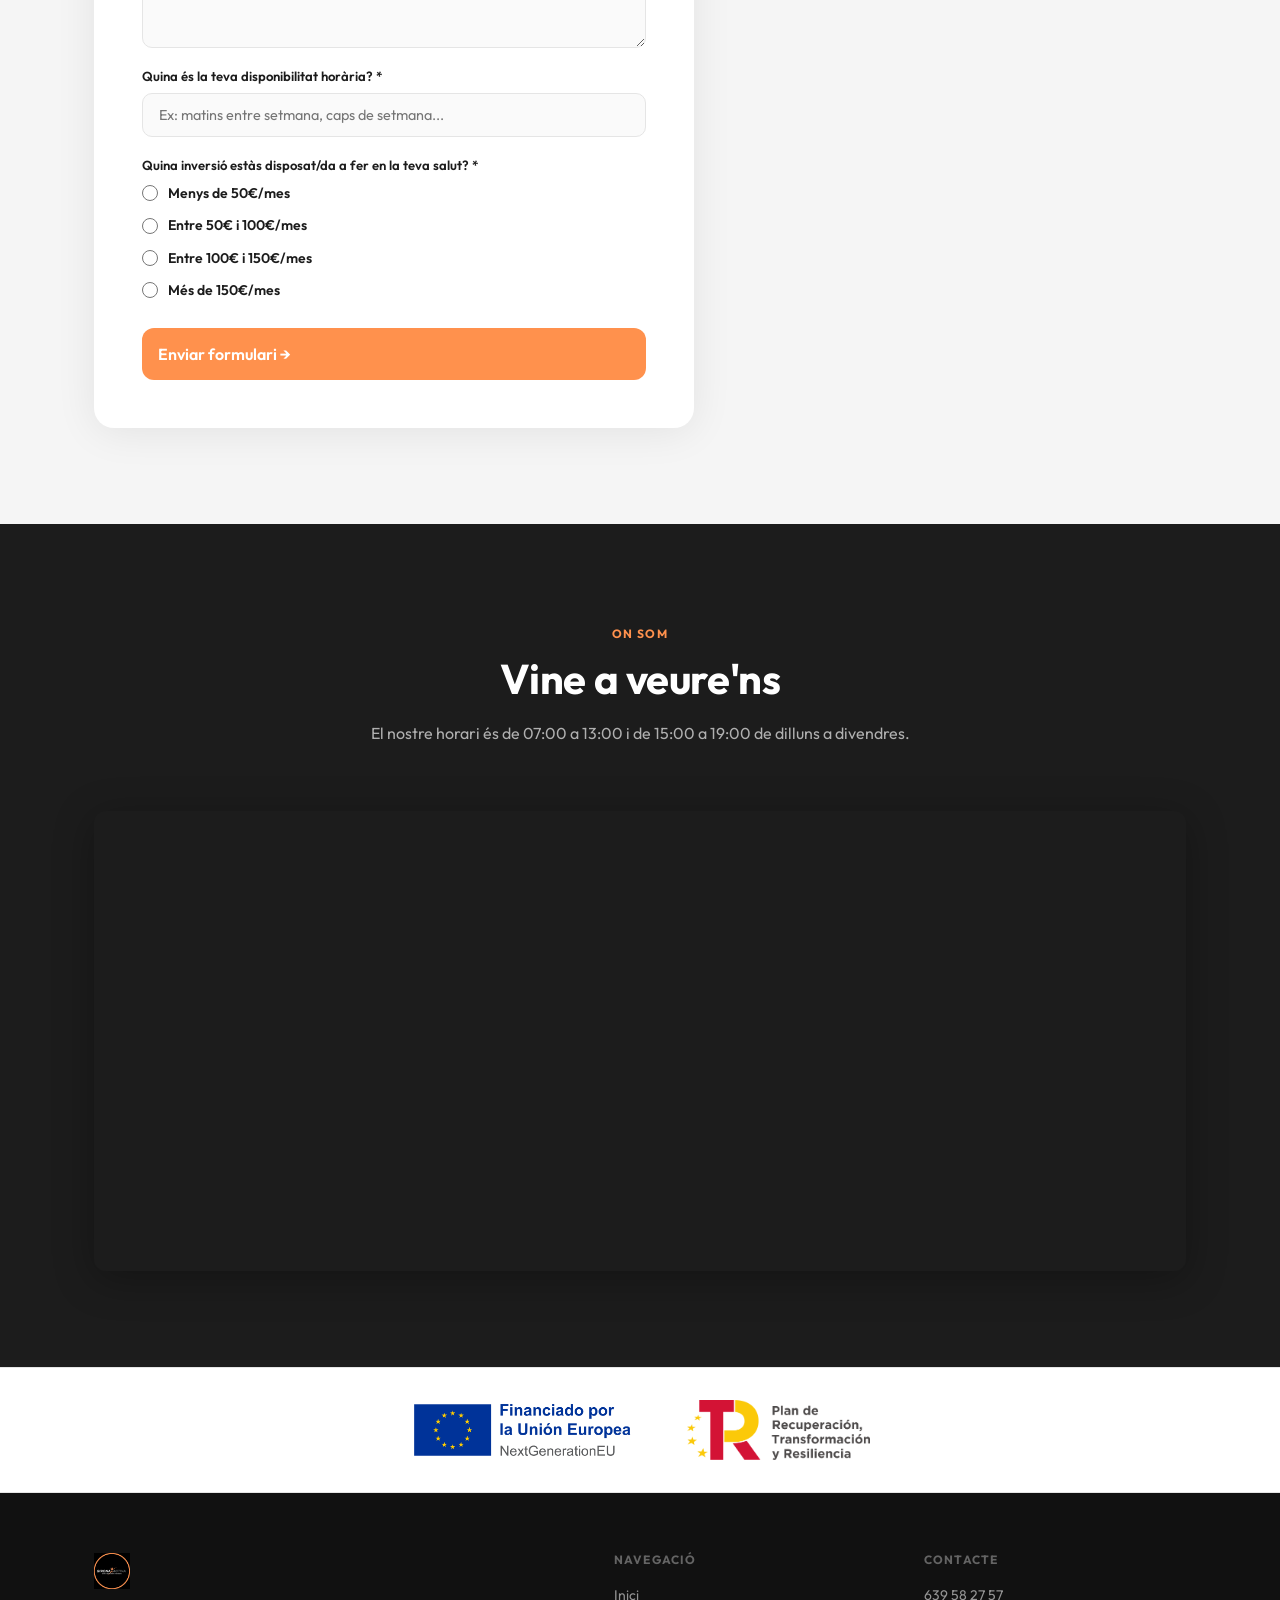
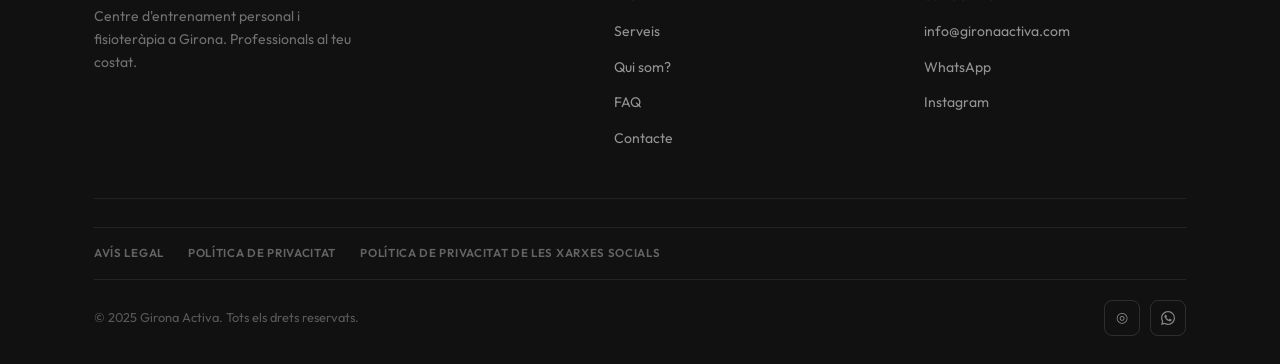
==== commit 30ca4e7d: "fix: valoració inicial — canvi etiqueta i preu (50€) Co-Authored-By: Claude Sonnet 4.6 <noreply@anth" ====
--- a/index.html
+++ b/index.html
@@ -312,7 +312,7 @@
       </div>
       <div class="valoracio-card reveal">
         <div class="valoracio-card__text">
-          <span class="valoracio-card__tag">Matrícula inicial</span>
+          <span class="valoracio-card__tag">Valoració inicial</span>
           <h3 class="valoracio-card__title">El teu punt de partida, al detall</h3>
           <p class="valoracio-card__intro">No comencem de qualsevol manera. Abans de la primera sessió, et dediquem el temps que et mereixes per dissenyar un pla fet exclusivament per a tu.</p>
           <ul class="valoracio-card__list">
@@ -323,7 +323,7 @@
           </ul>
           <div class="valoracio-card__footer">
             <div class="valoracio-card__preu">
-              <span class="valoracio-card__preu-num">75 €</span>
+              <span class="valoracio-card__preu-num">50 €</span>
               <span class="valoracio-card__preu-desc">una inversió que marca la diferència</span>
             </div>
           </div>
--- a/styles.css
+++ b/styles.css
@@ -307,7 +307,7 @@
 }
 .valoracio-card__img-wrap::before {
   content: ''; position: absolute; inset: 0; z-index: 1;
-  background: linear-gradient(to right, var(--dark) 0%, transparent 50%);
+  background: linear-gradient(to right, var(--dark) 0%, var(--dark) 25%, transparent 75%);
 }
 @media (max-width: 768px) {
   .valoracio-card { grid-template-columns: 1fr; }
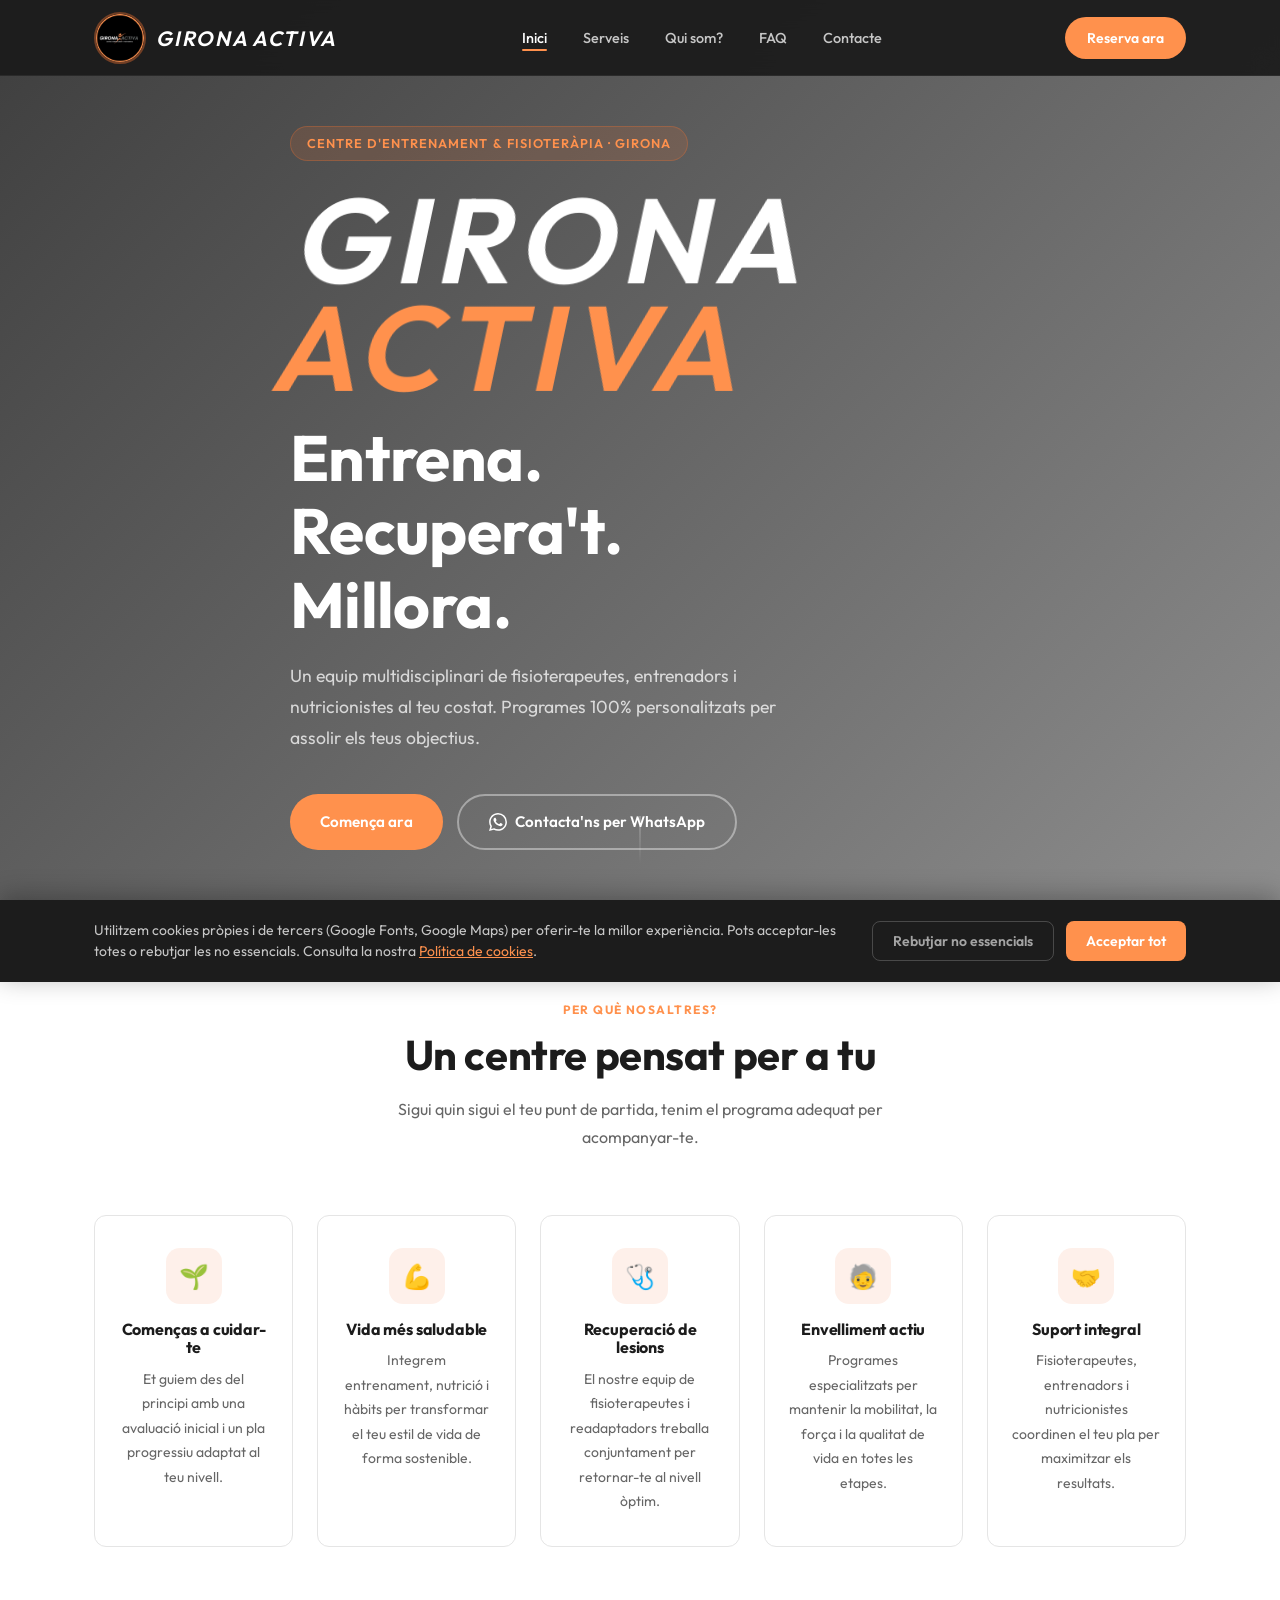
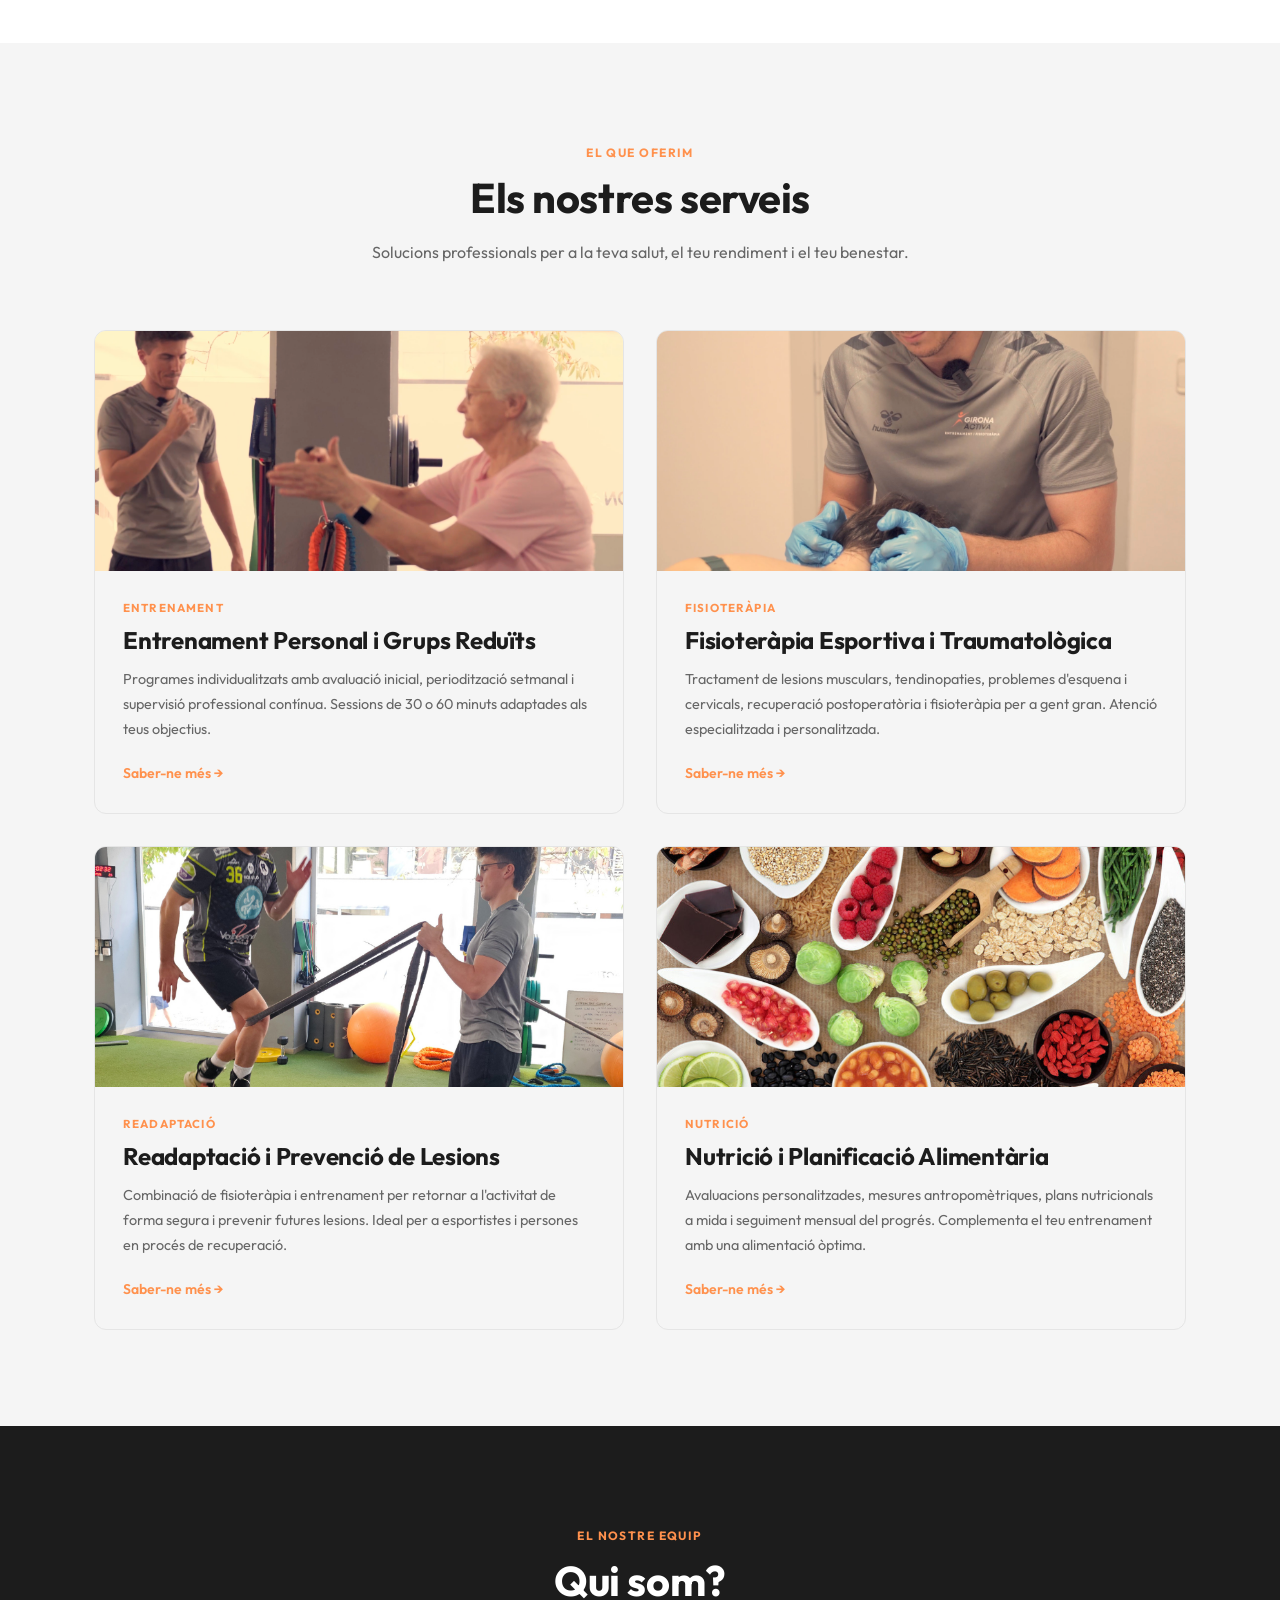
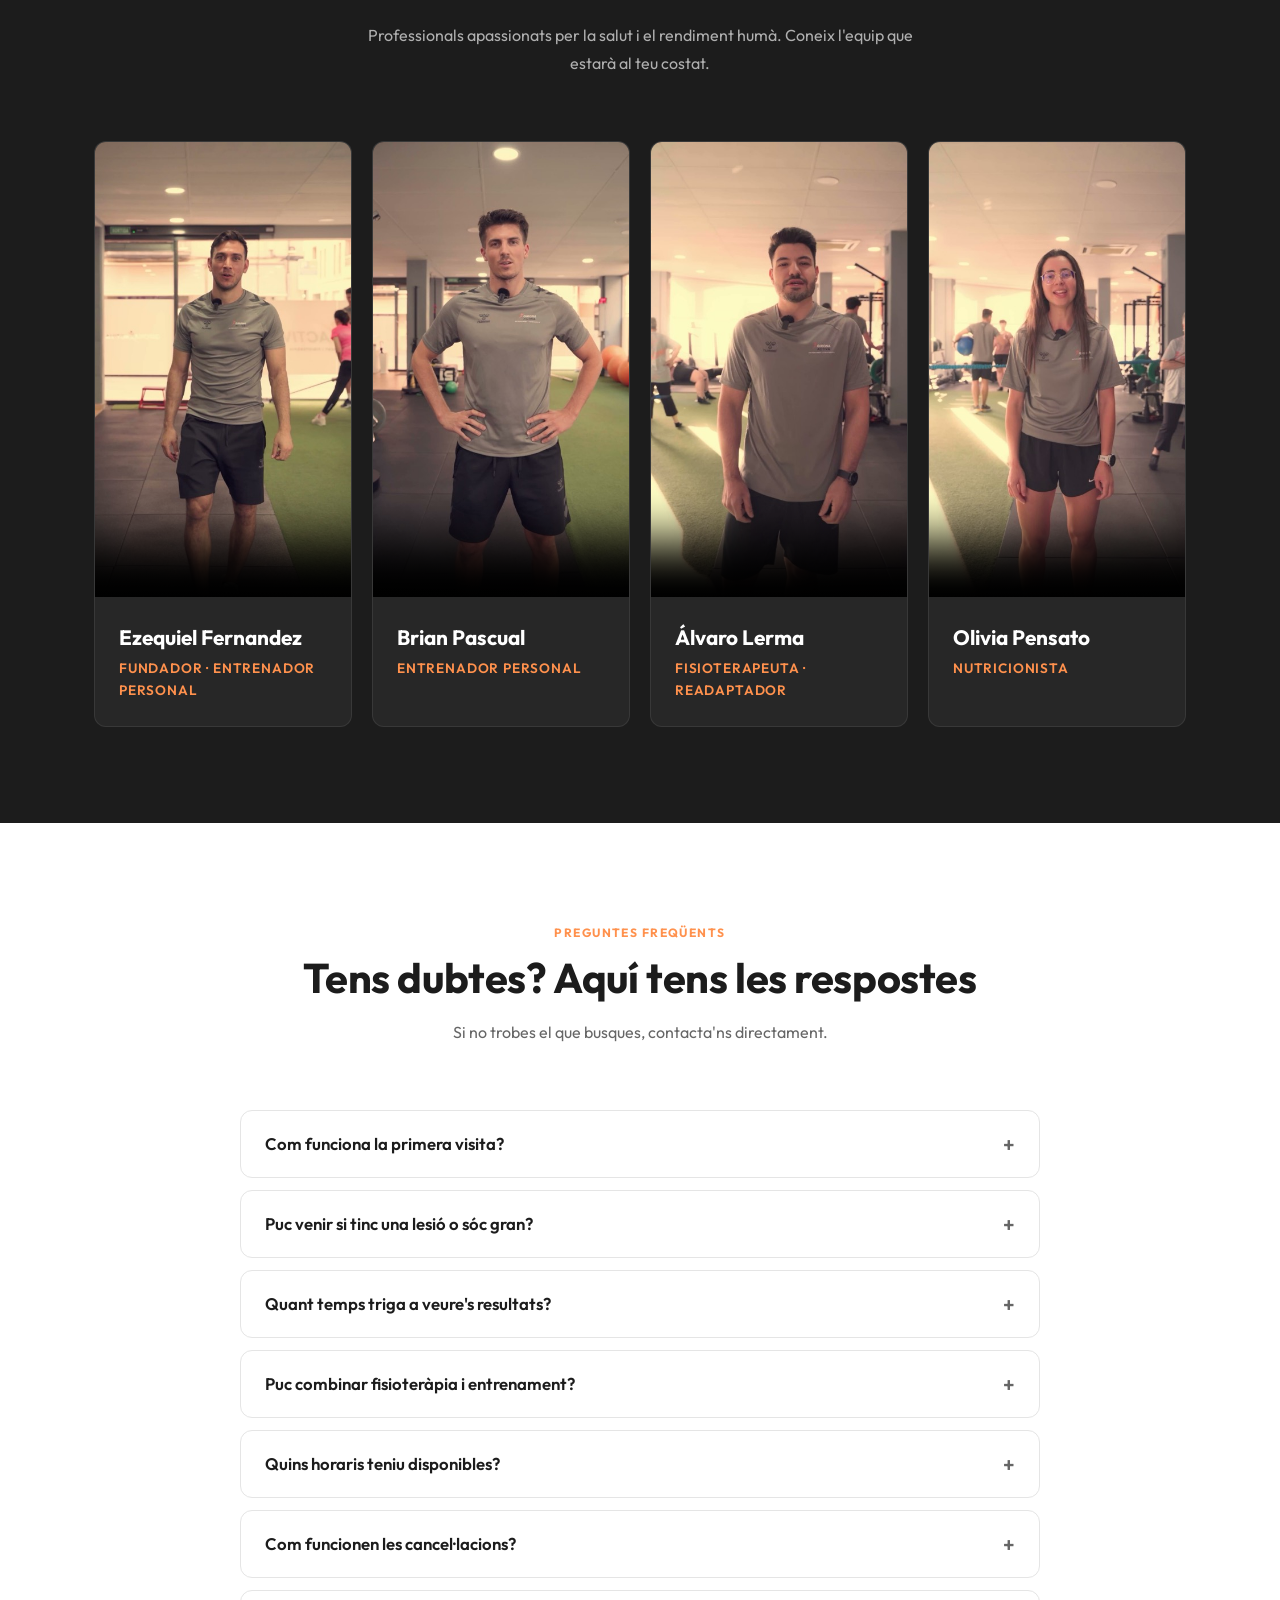
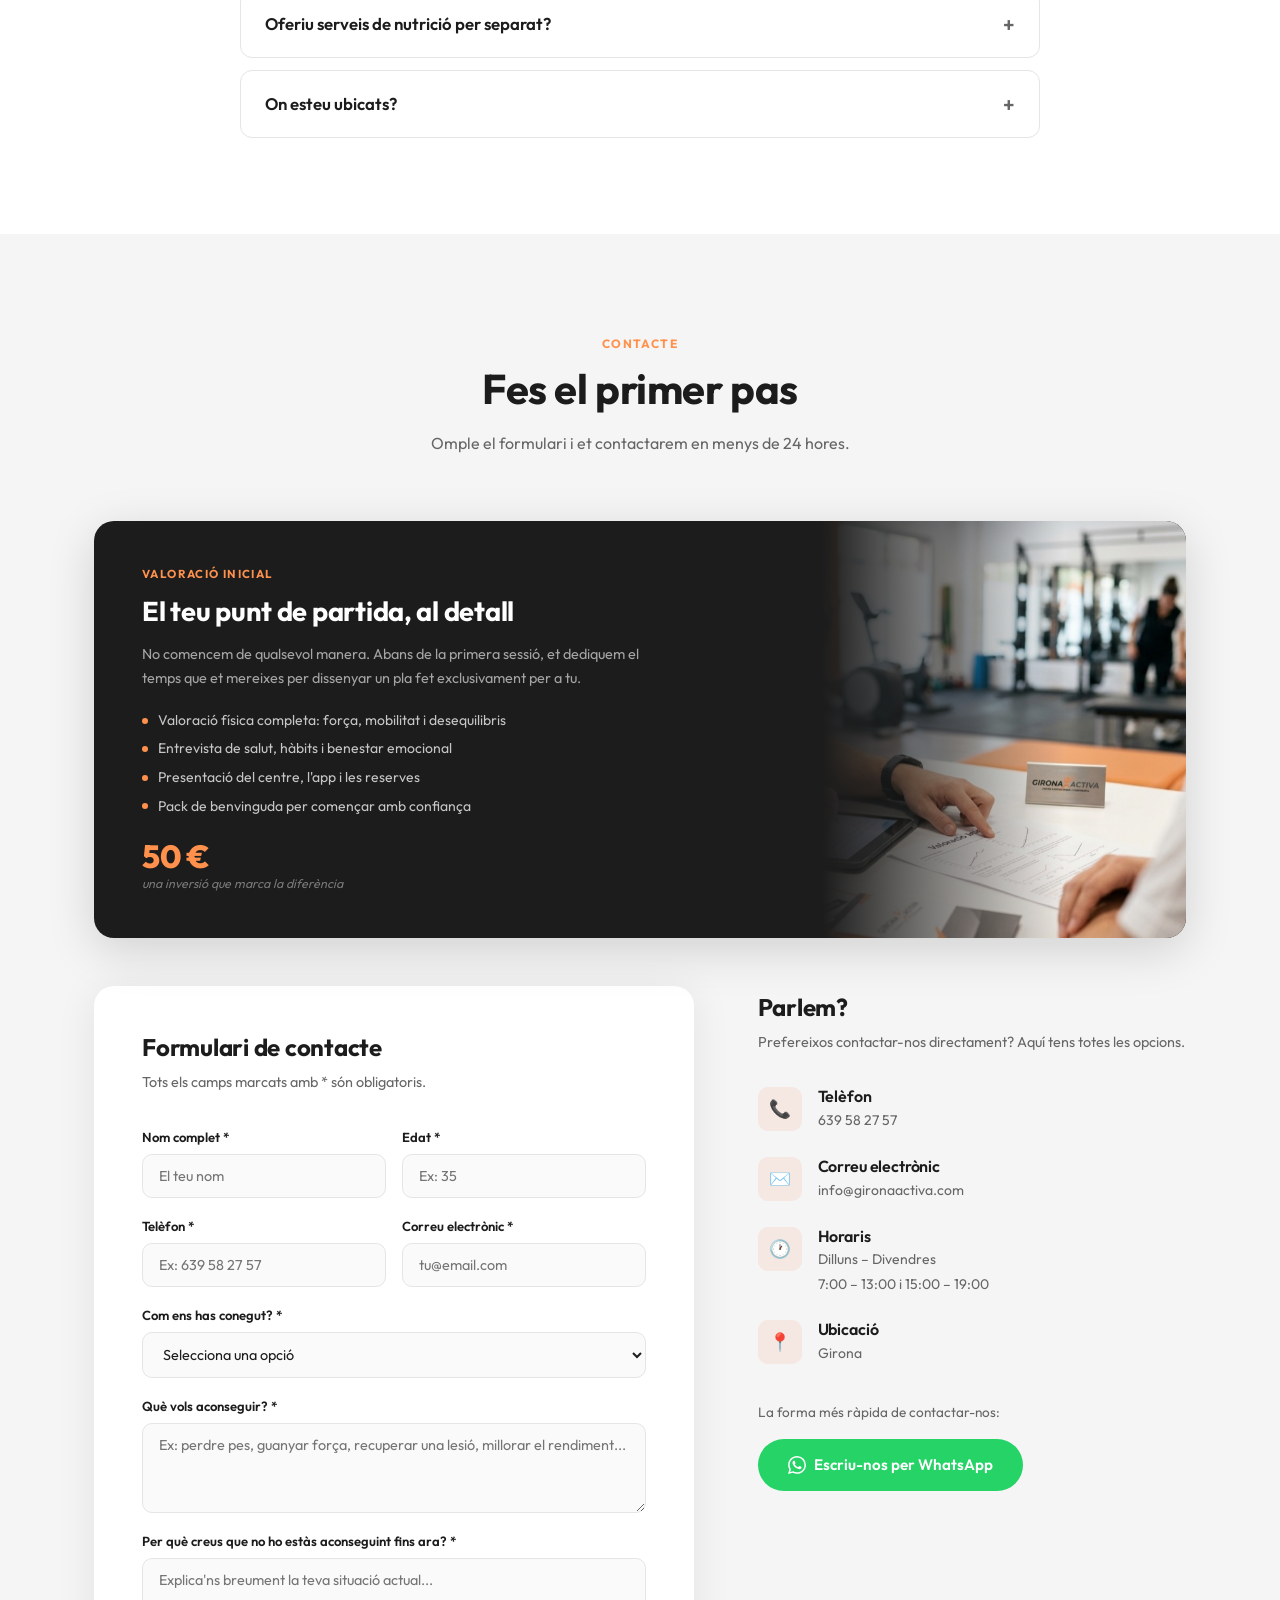
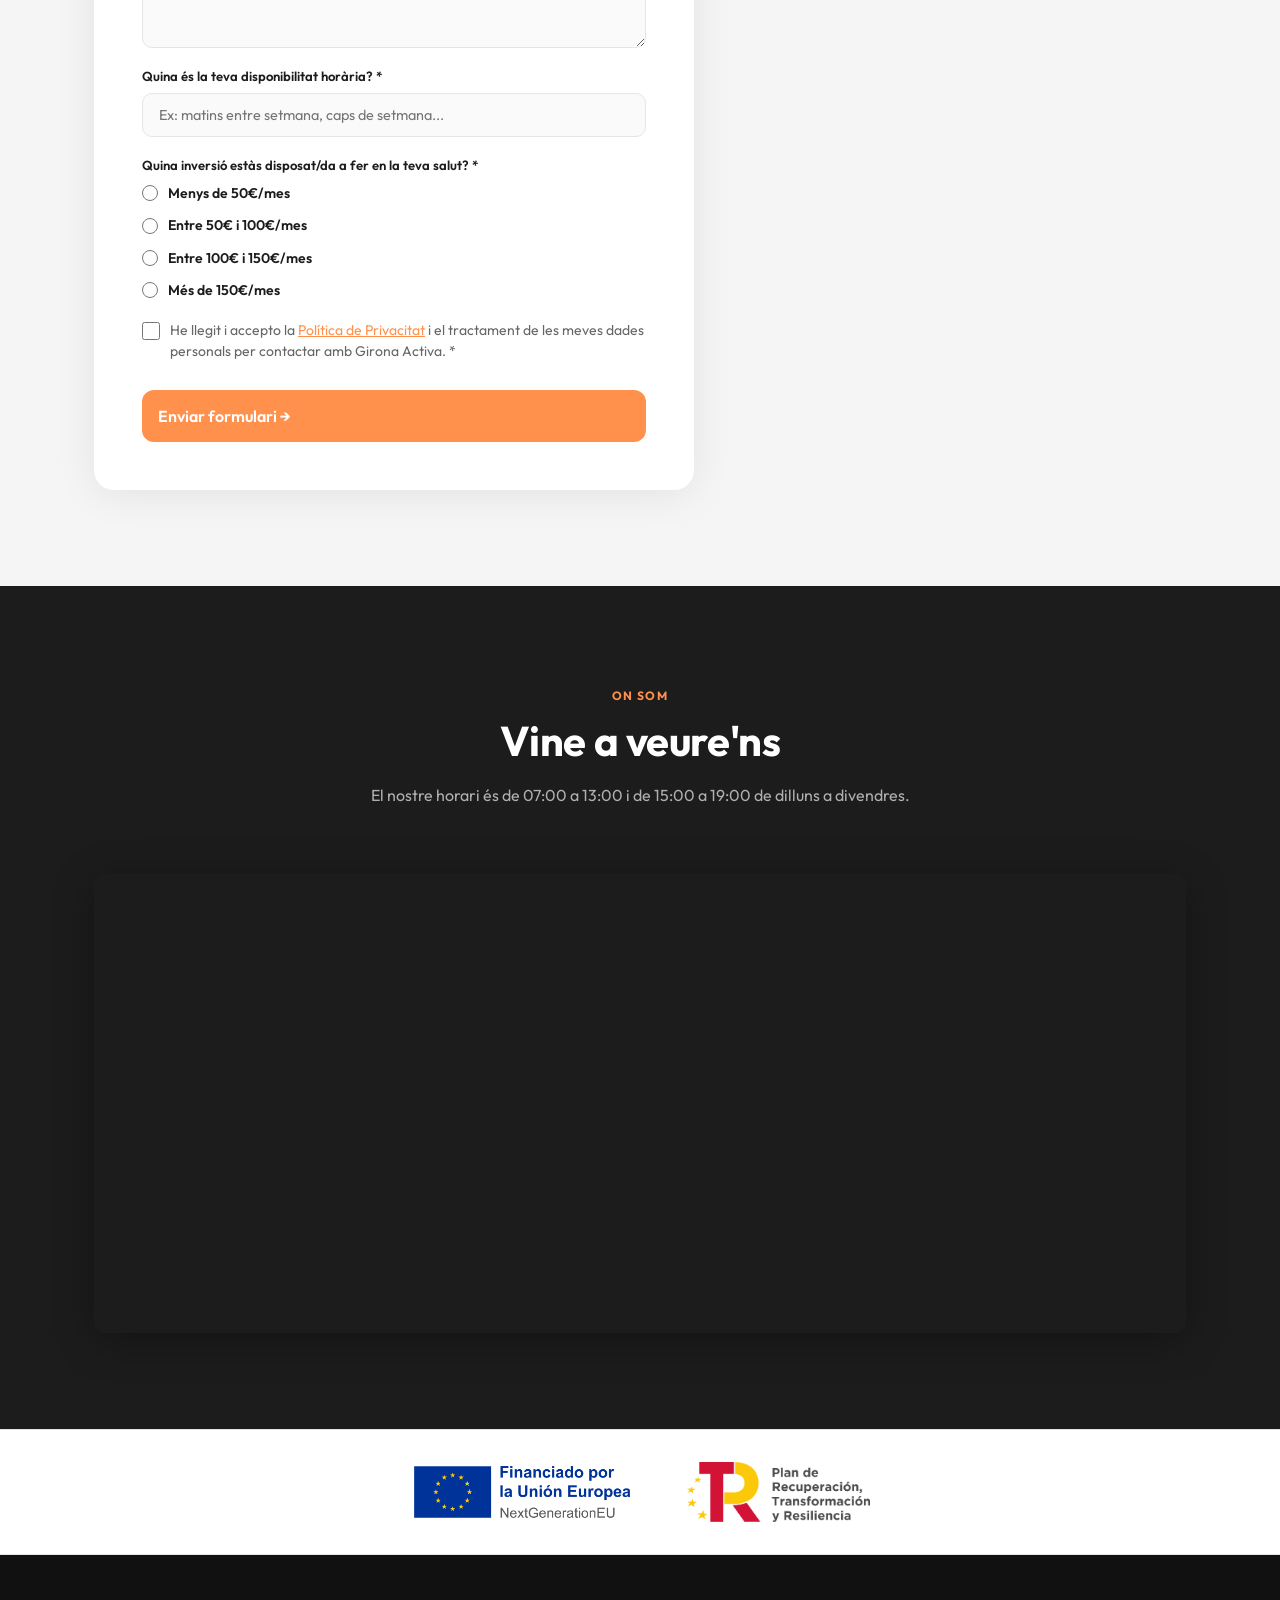
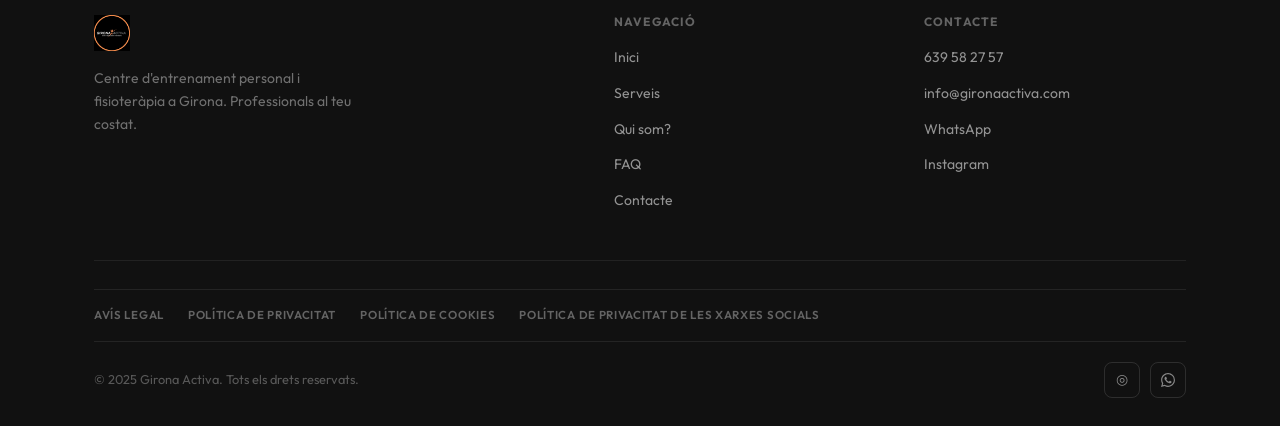
==== commit cb965a5c: "feat: banner cookies, política de cookies i checkbox RGPD al formulari Co-Authored-By: Claude Sonnet" ====
--- a/index.html
+++ b/index.html
@@ -414,6 +414,11 @@
               </div>
             </div>
 
+            <div class="form-check">
+              <input type="checkbox" id="rgpd" name="rgpd" required />
+              <label for="rgpd">He llegit i accepto la <a href="politica-privacitat.html" target="_blank">Política de Privacitat</a> i el tractament de les meves dades personals per contactar amb Girona Activa. *</label>
+            </div>
+
             <button type="submit" class="btn btn--primary form-submit">Enviar formulari →</button>
             <div class="form-success" id="form-success">
               <p>✅ Missatge enviat! Et contactarem en menys de 24 hores.</p>
@@ -534,6 +539,7 @@
       <div class="footer__legal">
         <a href="avis-legal.html">AVÍS LEGAL</a>
         <a href="politica-privacitat.html">POLÍTICA DE PRIVACITAT</a>
+        <a href="politica-cookies.html">POLÍTICA DE COOKIES</a>
         <a href="politica-xarxes-socials.html">POLÍTICA DE PRIVACITAT DE LES XARXES SOCIALS</a>
       </div>
       <div class="footer__bottom">
@@ -614,7 +620,36 @@
     }, { threshold: 0.15 });
 
     document.querySelectorAll('.reveal').forEach(el => observer.observe(el));
+
+    // Cookie banner
+    const cookieBanner = document.getElementById('cookie-banner');
+    if (!localStorage.getItem('cookie-consent')) {
+      setTimeout(() => cookieBanner.classList.add('visible'), 800);
+    }
+    document.getElementById('cookie-accept').addEventListener('click', () => {
+      localStorage.setItem('cookie-consent', 'accepted');
+      cookieBanner.classList.remove('visible');
+    });
+    document.getElementById('cookie-reject').addEventListener('click', () => {
+      localStorage.setItem('cookie-consent', 'rejected');
+      cookieBanner.classList.remove('visible');
+    });
   </script>
+
+  <!-- ===== COOKIE BANNER ===== -->
+  <div class="cookie-banner" id="cookie-banner" role="dialog" aria-label="Avís de cookies">
+    <div class="container">
+      <div class="cookie-banner__inner">
+        <p class="cookie-banner__text">
+          Utilitzem cookies pròpies i de tercers (Google Fonts, Google Maps) per oferir-te la millor experiència. Pots acceptar-les totes o rebutjar les no essencials. Consulta la nostra <a href="politica-cookies.html">Política de cookies</a>.
+        </p>
+        <div class="cookie-banner__actions">
+          <button class="cookie-banner__btn cookie-banner__btn--reject" id="cookie-reject">Rebutjar no essencials</button>
+          <button class="cookie-banner__btn cookie-banner__btn--accept" id="cookie-accept">Acceptar tot</button>
+        </div>
+      </div>
+    </div>
+  </div>
 
 </body>
 </html>
--- a/styles.css
+++ b/styles.css
@@ -521,3 +521,74 @@
 .reveal-delay-4 { transition-delay: 0.4s; }
 /* Els elements del hero ja tenen la seva pròpia animació de càrrega */
 .hero .reveal { opacity: 1; transform: none; transition: none; }
+
+/* ===== COOKIE BANNER ===== */
+.cookie-banner {
+  position: fixed;
+  bottom: 0; left: 0; right: 0;
+  background: var(--dark);
+  color: var(--white);
+  z-index: 9999;
+  padding: 20px 0;
+  box-shadow: 0 -4px 24px rgba(0,0,0,0.3);
+  transform: translateY(100%);
+  transition: transform 0.4s ease;
+}
+.cookie-banner.visible { transform: translateY(0); }
+.cookie-banner__inner {
+  display: flex;
+  align-items: center;
+  gap: 24px;
+  flex-wrap: wrap;
+}
+.cookie-banner__text {
+  flex: 1;
+  min-width: 200px;
+  font-size: 0.875rem;
+  line-height: 1.5;
+  color: rgba(255,255,255,0.75);
+}
+.cookie-banner__text a { color: var(--orange); text-decoration: underline; }
+.cookie-banner__actions { display: flex; gap: 12px; flex-shrink: 0; flex-wrap: wrap; }
+.cookie-banner__btn {
+  padding: 10px 20px;
+  border-radius: 8px;
+  font-family: 'Outfit', sans-serif;
+  font-size: 0.875rem;
+  font-weight: 600;
+  cursor: pointer;
+  border: none;
+  transition: var(--transition);
+  white-space: nowrap;
+}
+.cookie-banner__btn--reject {
+  background: transparent;
+  color: rgba(255,255,255,0.6);
+  border: 1px solid rgba(255,255,255,0.2);
+}
+.cookie-banner__btn--reject:hover { background: rgba(255,255,255,0.08); color: var(--white); }
+.cookie-banner__btn--accept { background: var(--orange); color: var(--white); }
+.cookie-banner__btn--accept:hover { background: #e8803d; }
+
+/* ===== RGPD CHECKBOX ===== */
+.form-check {
+  display: flex;
+  align-items: flex-start;
+  gap: 10px;
+  margin-bottom: 20px;
+}
+.form-check input[type="checkbox"] {
+  width: 18px;
+  height: 18px;
+  margin-top: 2px;
+  flex-shrink: 0;
+  accent-color: var(--orange);
+  cursor: pointer;
+}
+.form-check label {
+  font-size: 0.875rem;
+  color: var(--gray);
+  line-height: 1.5;
+  cursor: pointer;
+}
+.form-check label a { color: var(--orange); text-decoration: underline; }
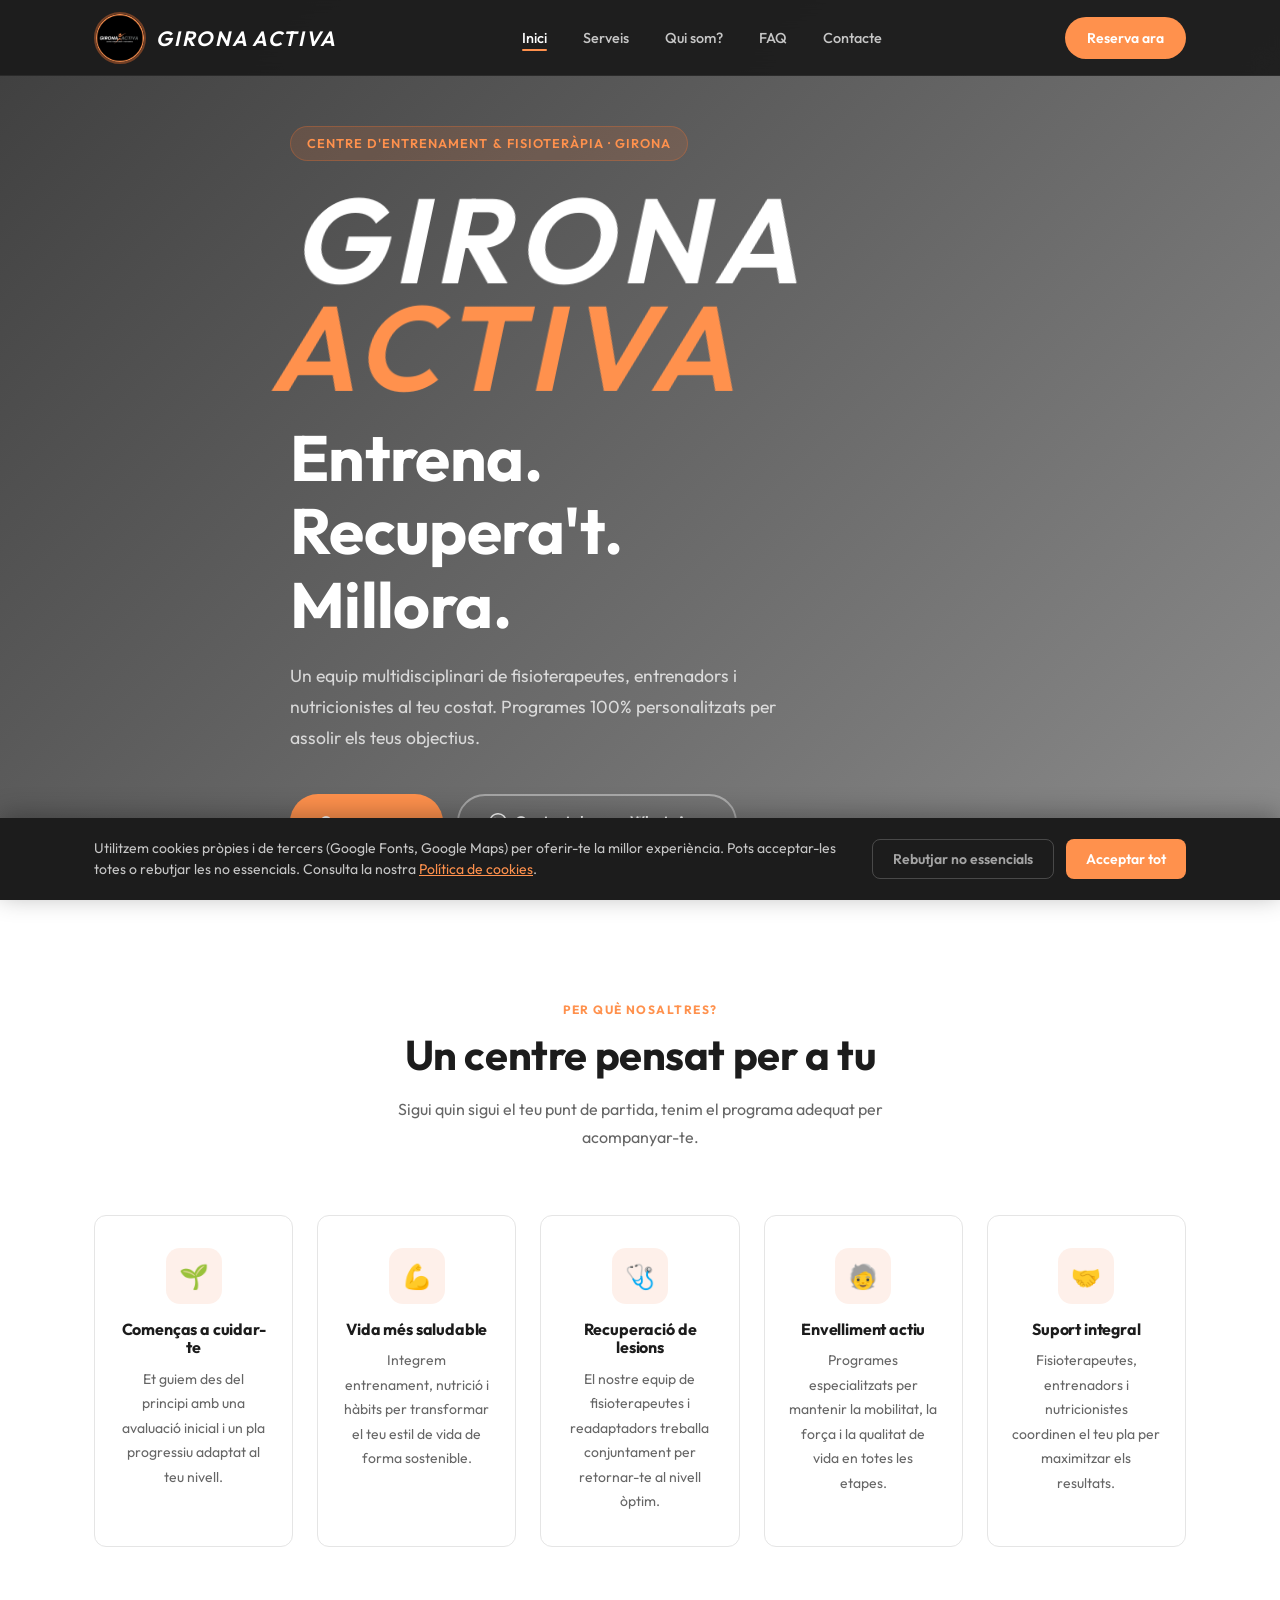
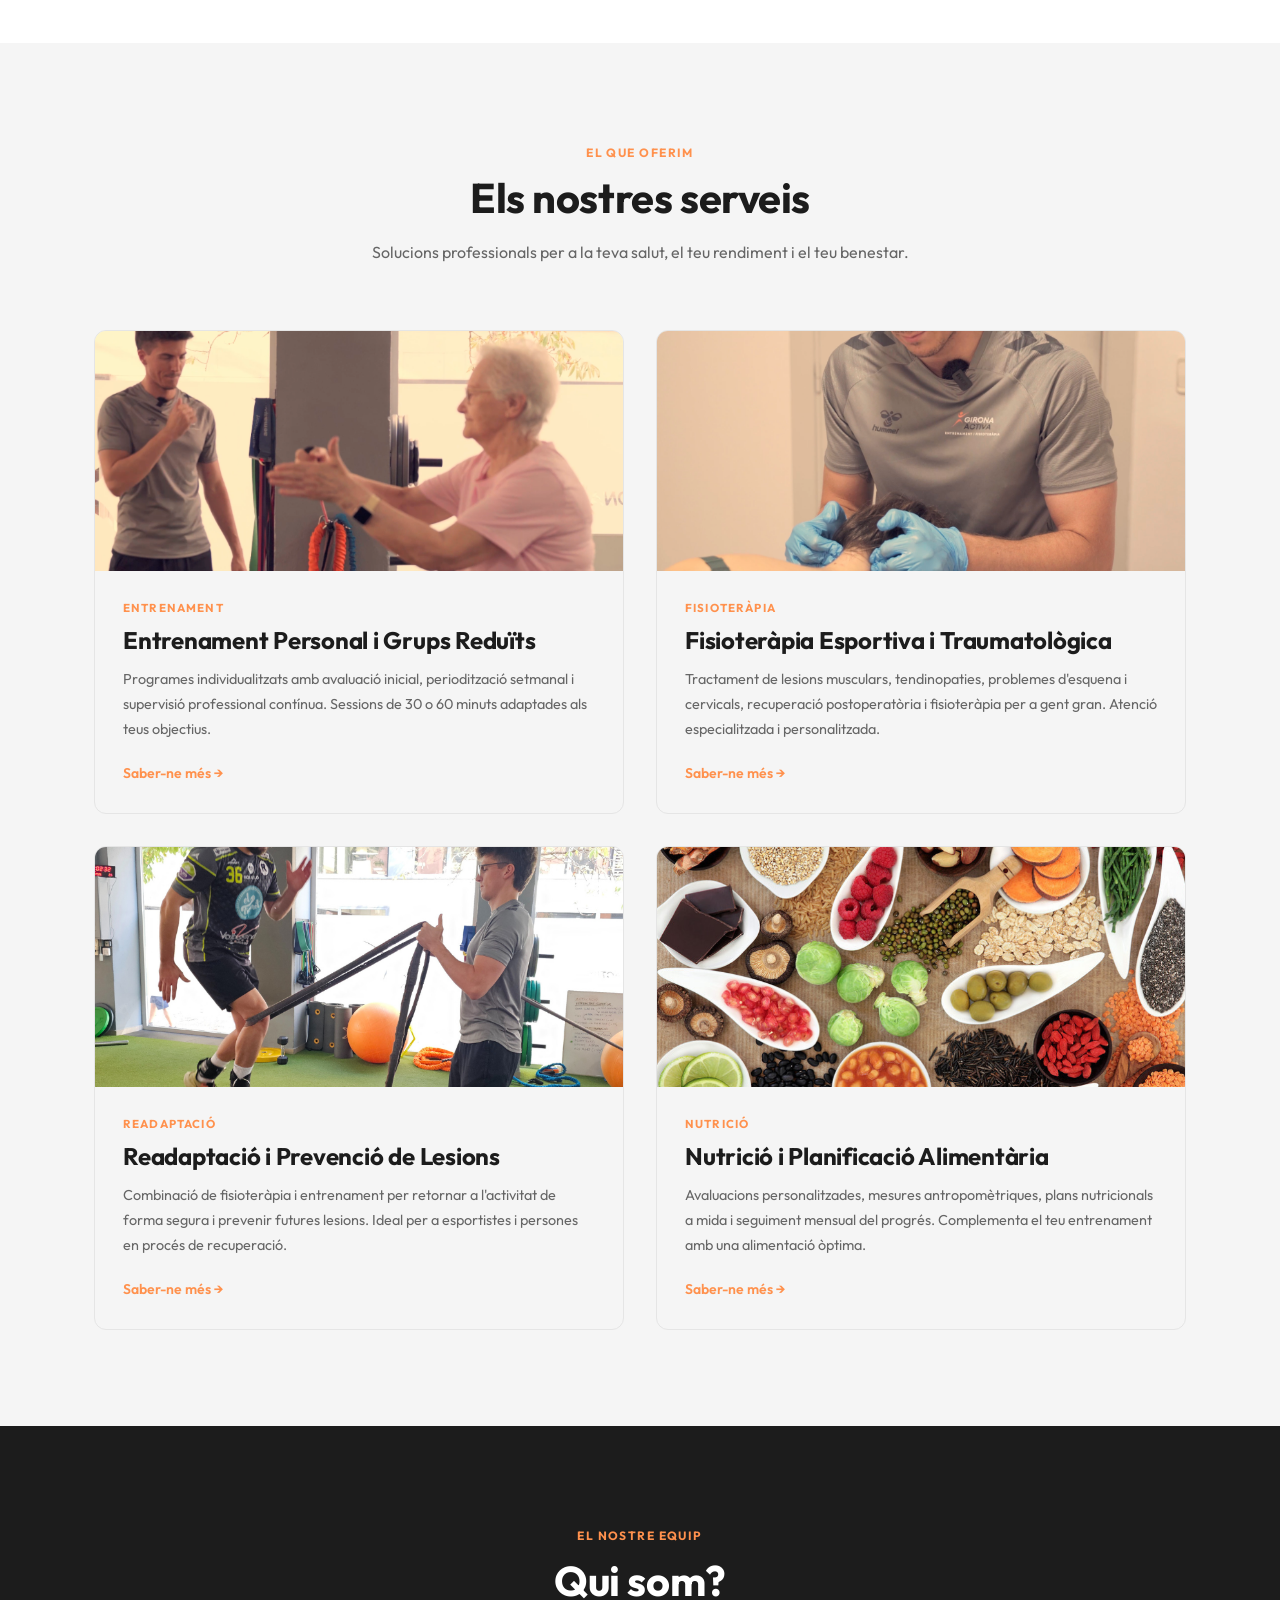
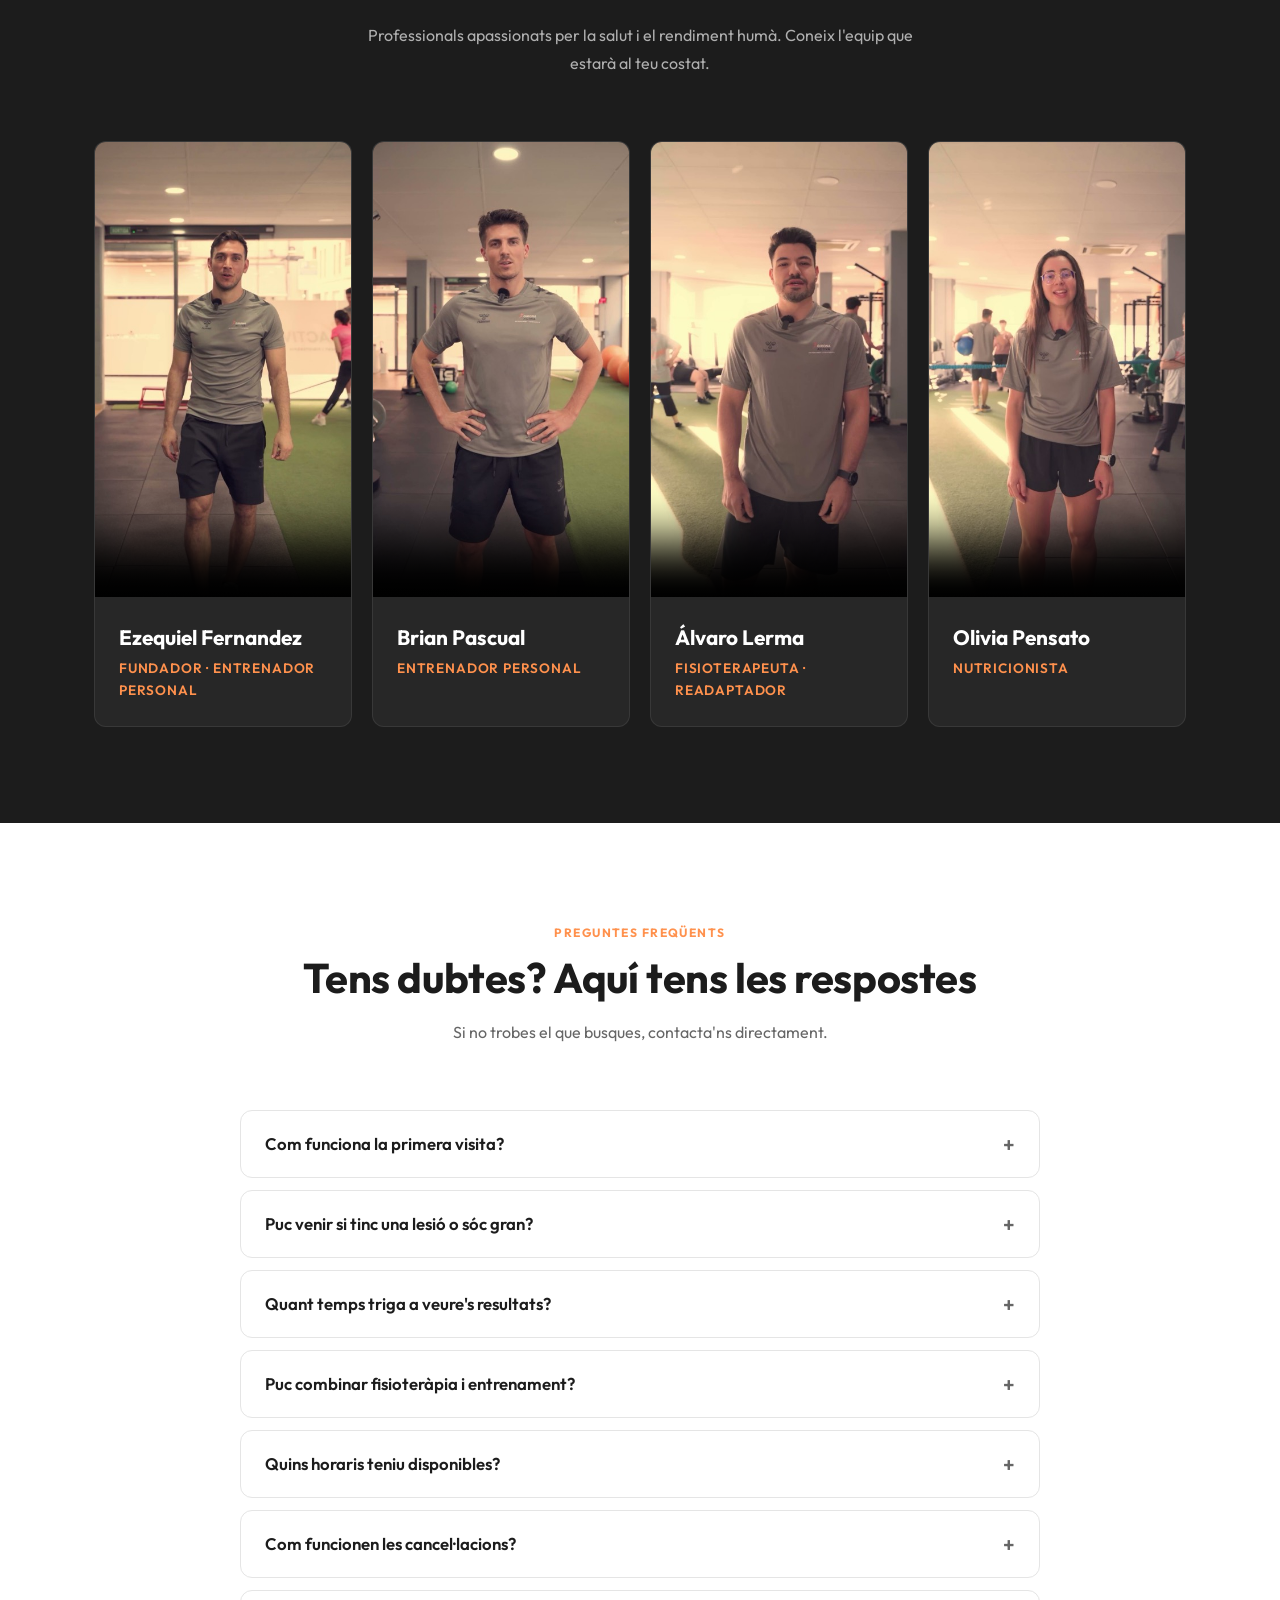
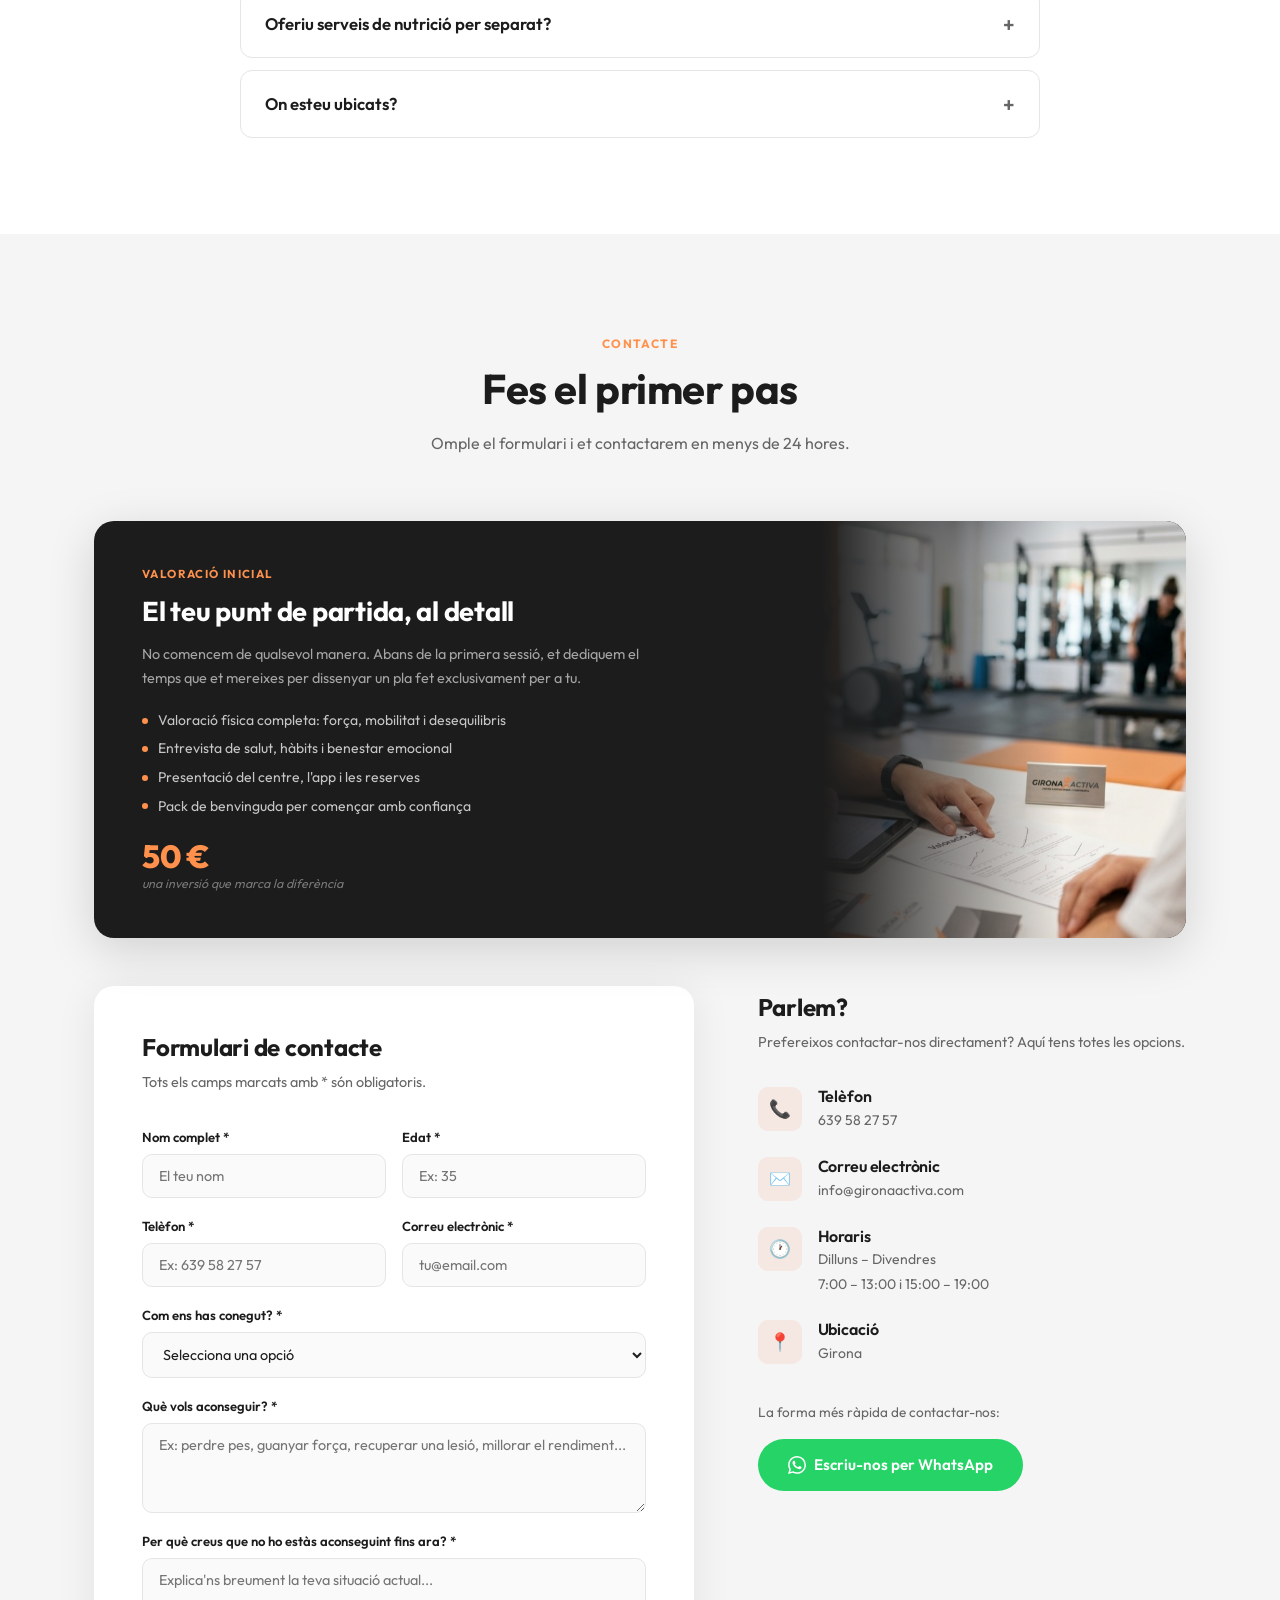
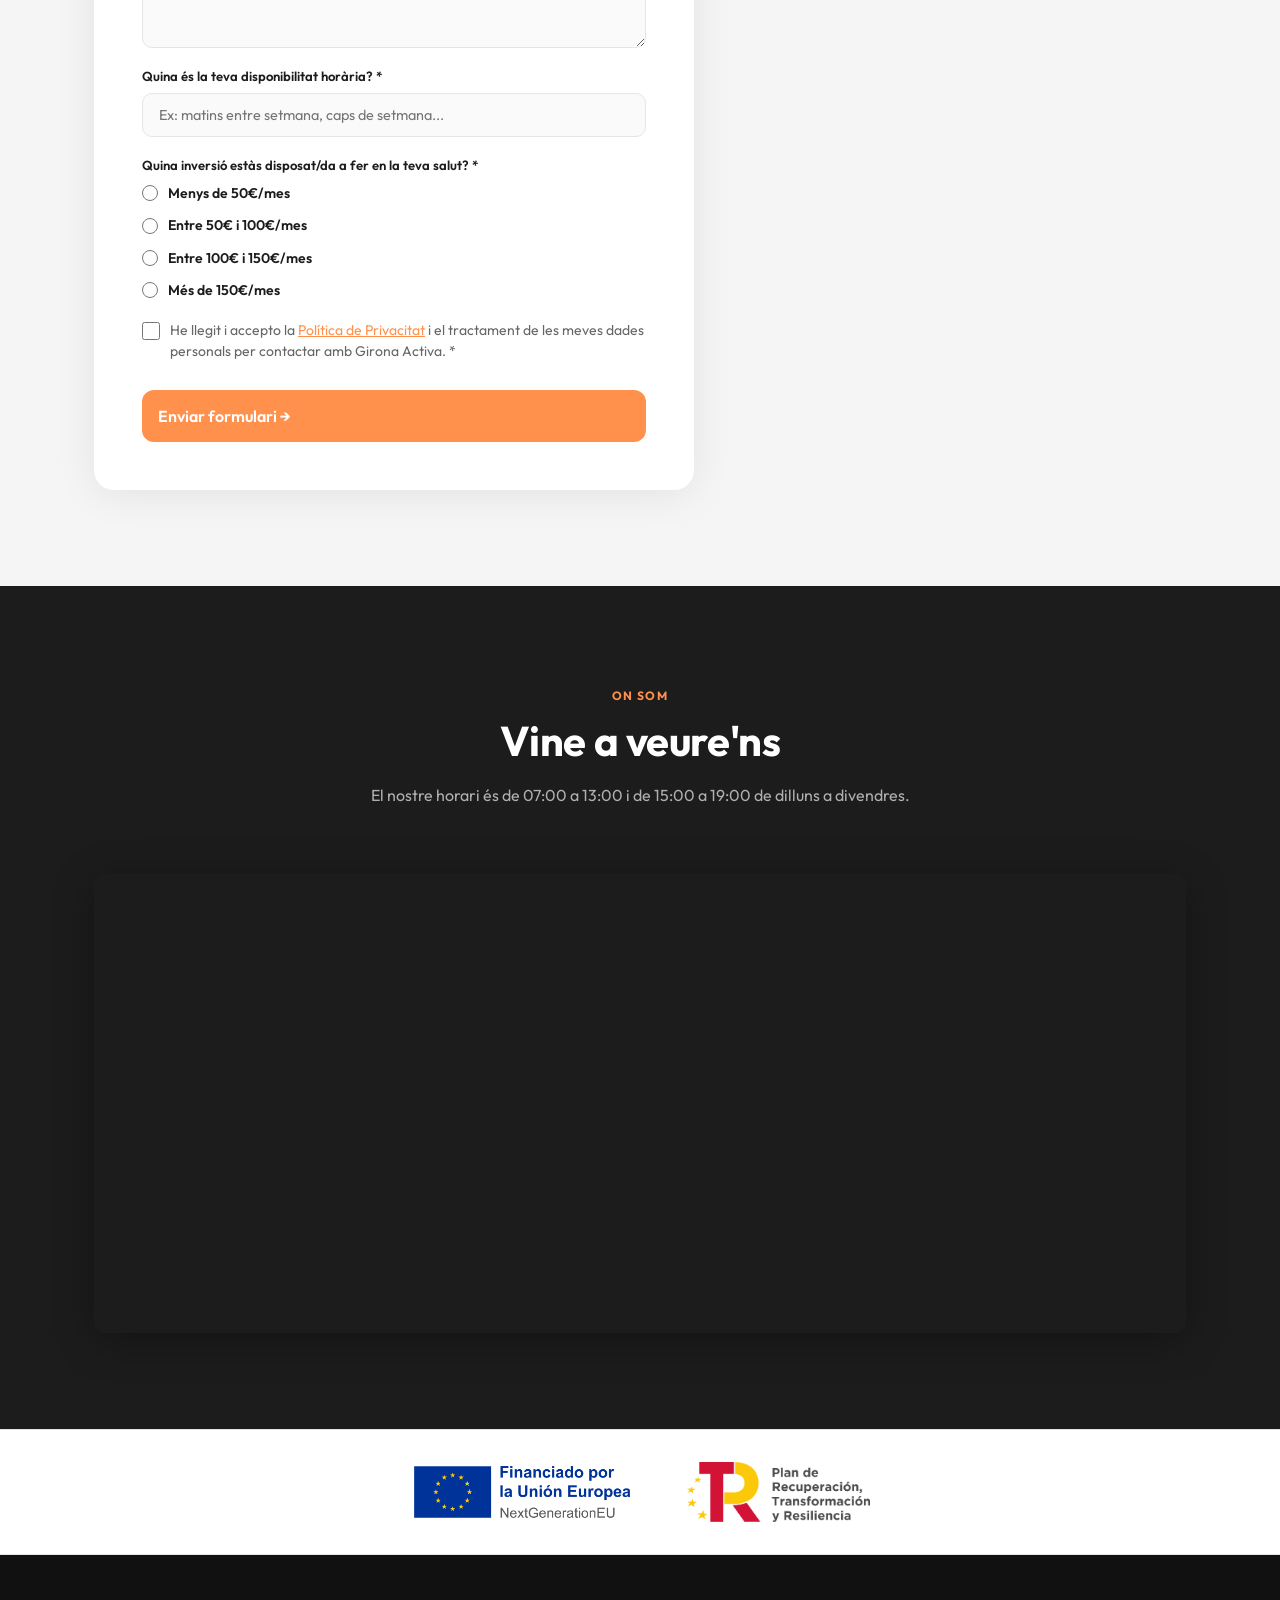
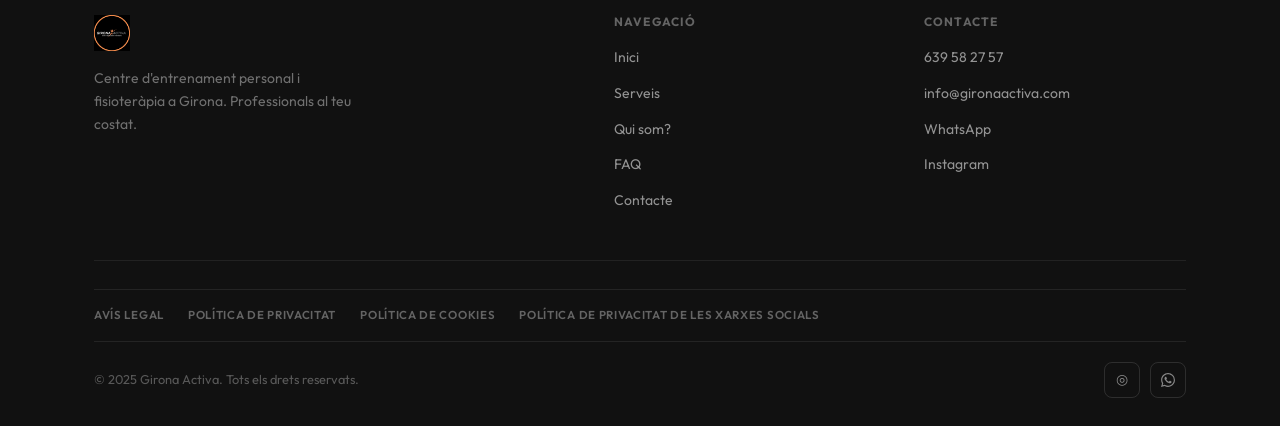
==== commit ca99c2fe: "fix: cookie banner — mou HTML abans del script per evitar null reference Co-Authored-By: Claude Sonn" ====
--- a/index.html
+++ b/index.html
@@ -621,7 +621,24 @@
 
     document.querySelectorAll('.reveal').forEach(el => observer.observe(el));
 
-    // Cookie banner
+  </script>
+
+  <!-- ===== COOKIE BANNER ===== -->
+  <div class="cookie-banner" id="cookie-banner" role="dialog" aria-label="Avís de cookies">
+    <div class="container">
+      <div class="cookie-banner__inner">
+        <p class="cookie-banner__text">
+          Utilitzem cookies pròpies i de tercers (Google Fonts, Google Maps) per oferir-te la millor experiència. Pots acceptar-les totes o rebutjar les no essencials. Consulta la nostra <a href="politica-cookies.html">Política de cookies</a>.
+        </p>
+        <div class="cookie-banner__actions">
+          <button class="cookie-banner__btn cookie-banner__btn--reject" id="cookie-reject">Rebutjar no essencials</button>
+          <button class="cookie-banner__btn cookie-banner__btn--accept" id="cookie-accept">Acceptar tot</button>
+        </div>
+      </div>
+    </div>
+  </div>
+
+  <script>
     const cookieBanner = document.getElementById('cookie-banner');
     if (!localStorage.getItem('cookie-consent')) {
       setTimeout(() => cookieBanner.classList.add('visible'), 800);
@@ -636,20 +653,5 @@
     });
   </script>
 
-  <!-- ===== COOKIE BANNER ===== -->
-  <div class="cookie-banner" id="cookie-banner" role="dialog" aria-label="Avís de cookies">
-    <div class="container">
-      <div class="cookie-banner__inner">
-        <p class="cookie-banner__text">
-          Utilitzem cookies pròpies i de tercers (Google Fonts, Google Maps) per oferir-te la millor experiència. Pots acceptar-les totes o rebutjar les no essencials. Consulta la nostra <a href="politica-cookies.html">Política de cookies</a>.
-        </p>
-        <div class="cookie-banner__actions">
-          <button class="cookie-banner__btn cookie-banner__btn--reject" id="cookie-reject">Rebutjar no essencials</button>
-          <button class="cookie-banner__btn cookie-banner__btn--accept" id="cookie-accept">Acceptar tot</button>
-        </div>
-      </div>
-    </div>
-  </div>
-
 </body>
 </html>
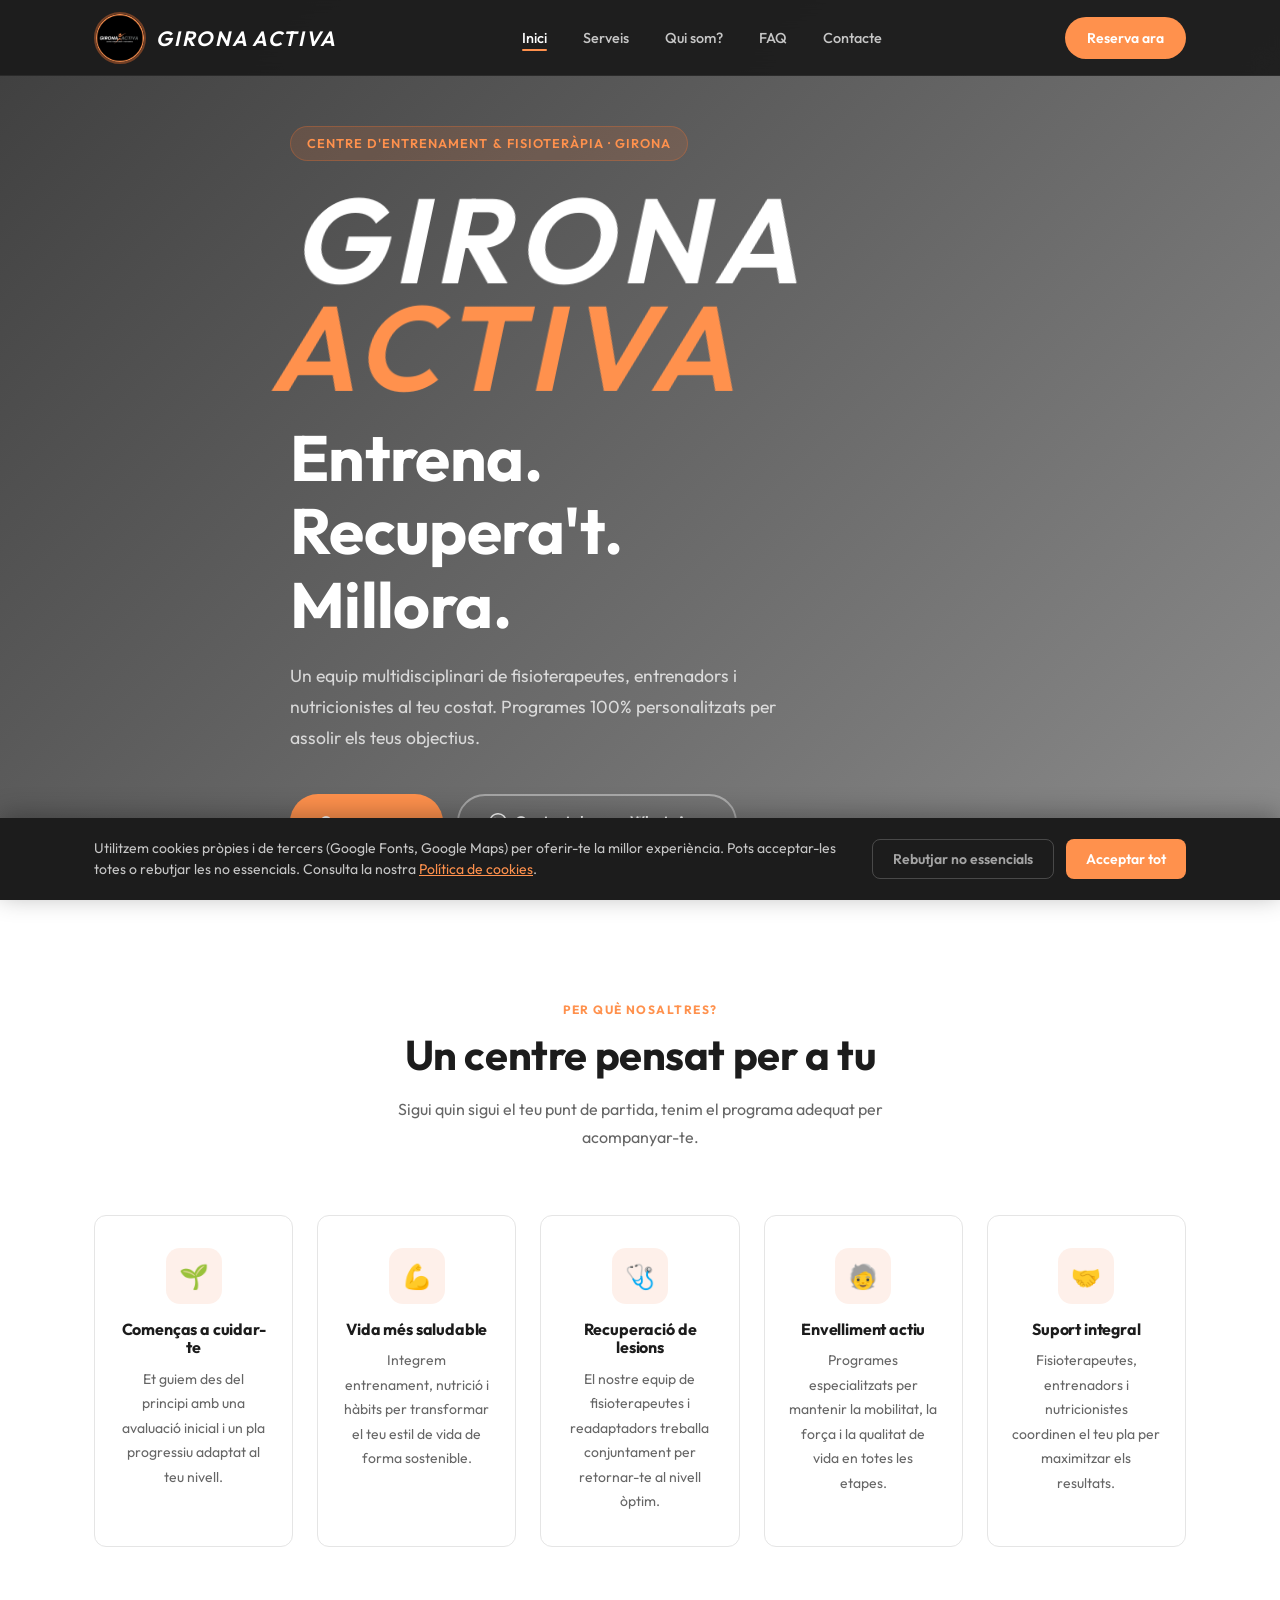
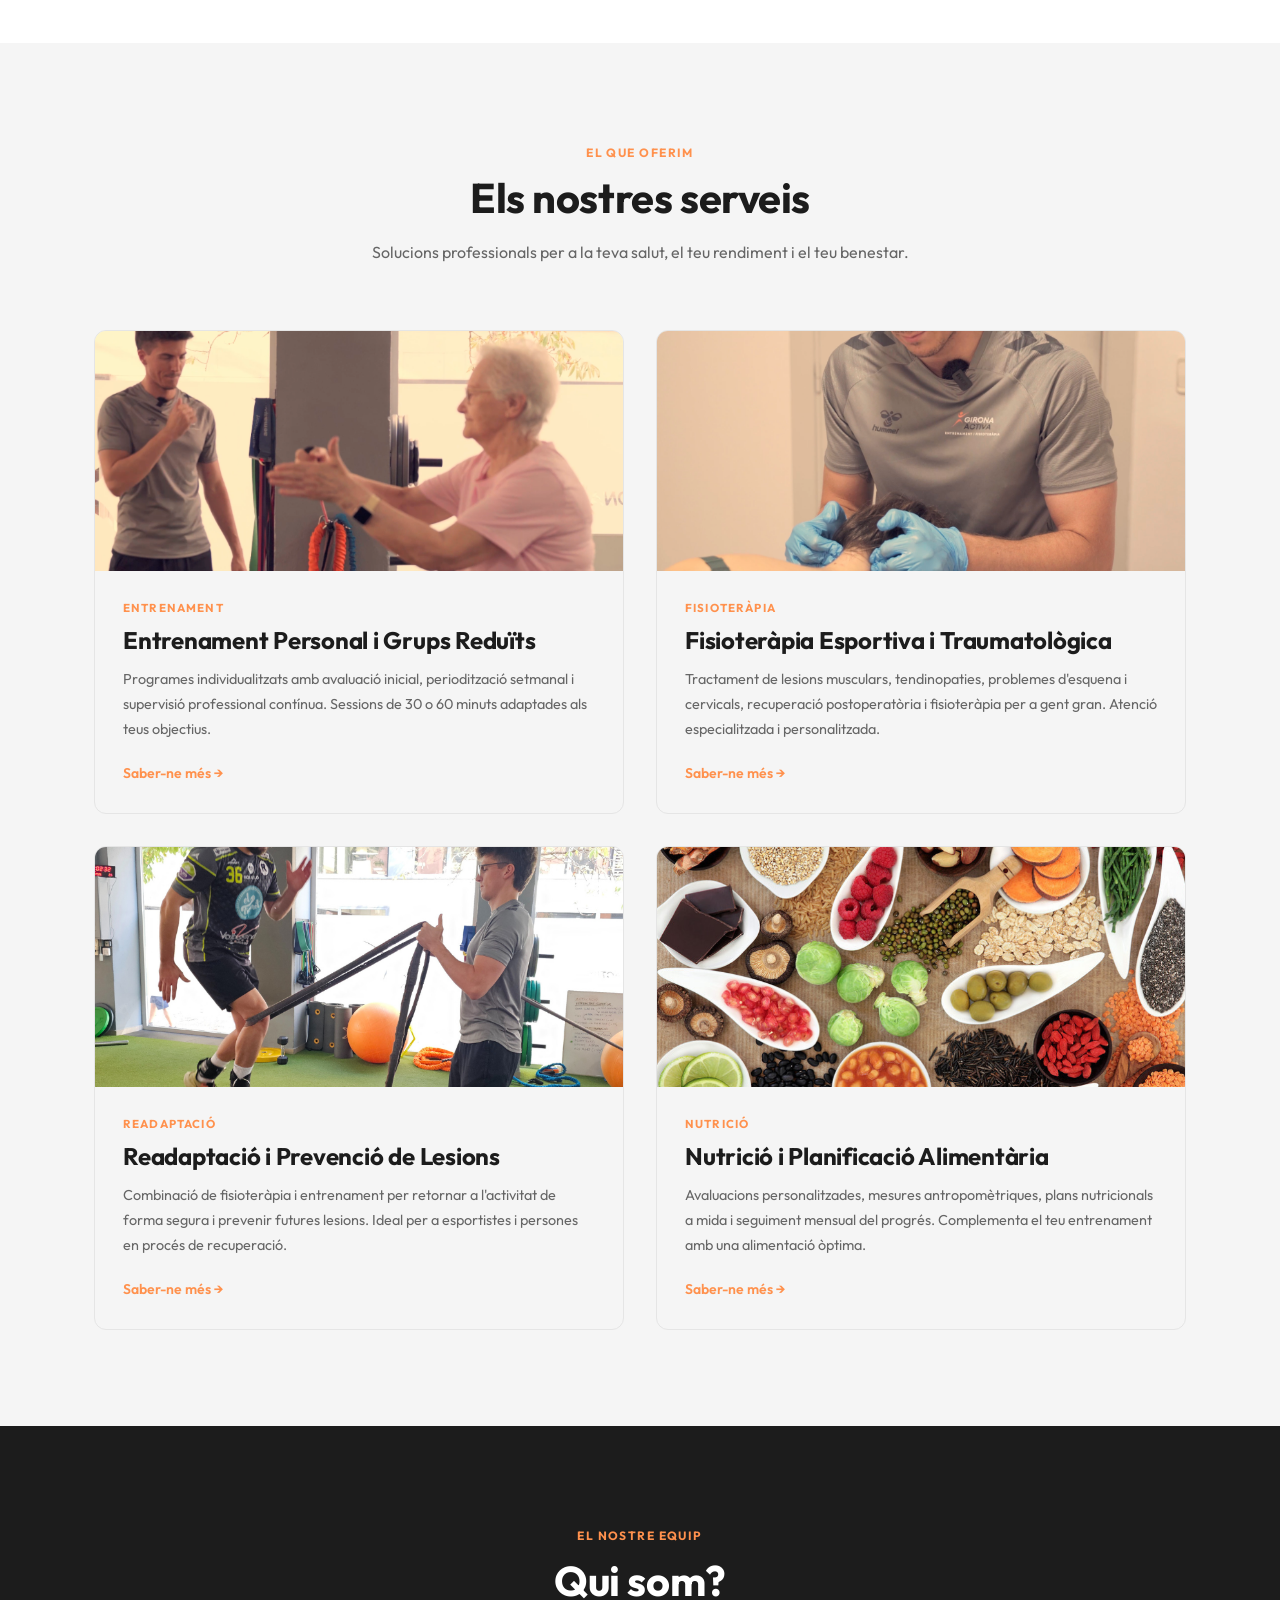
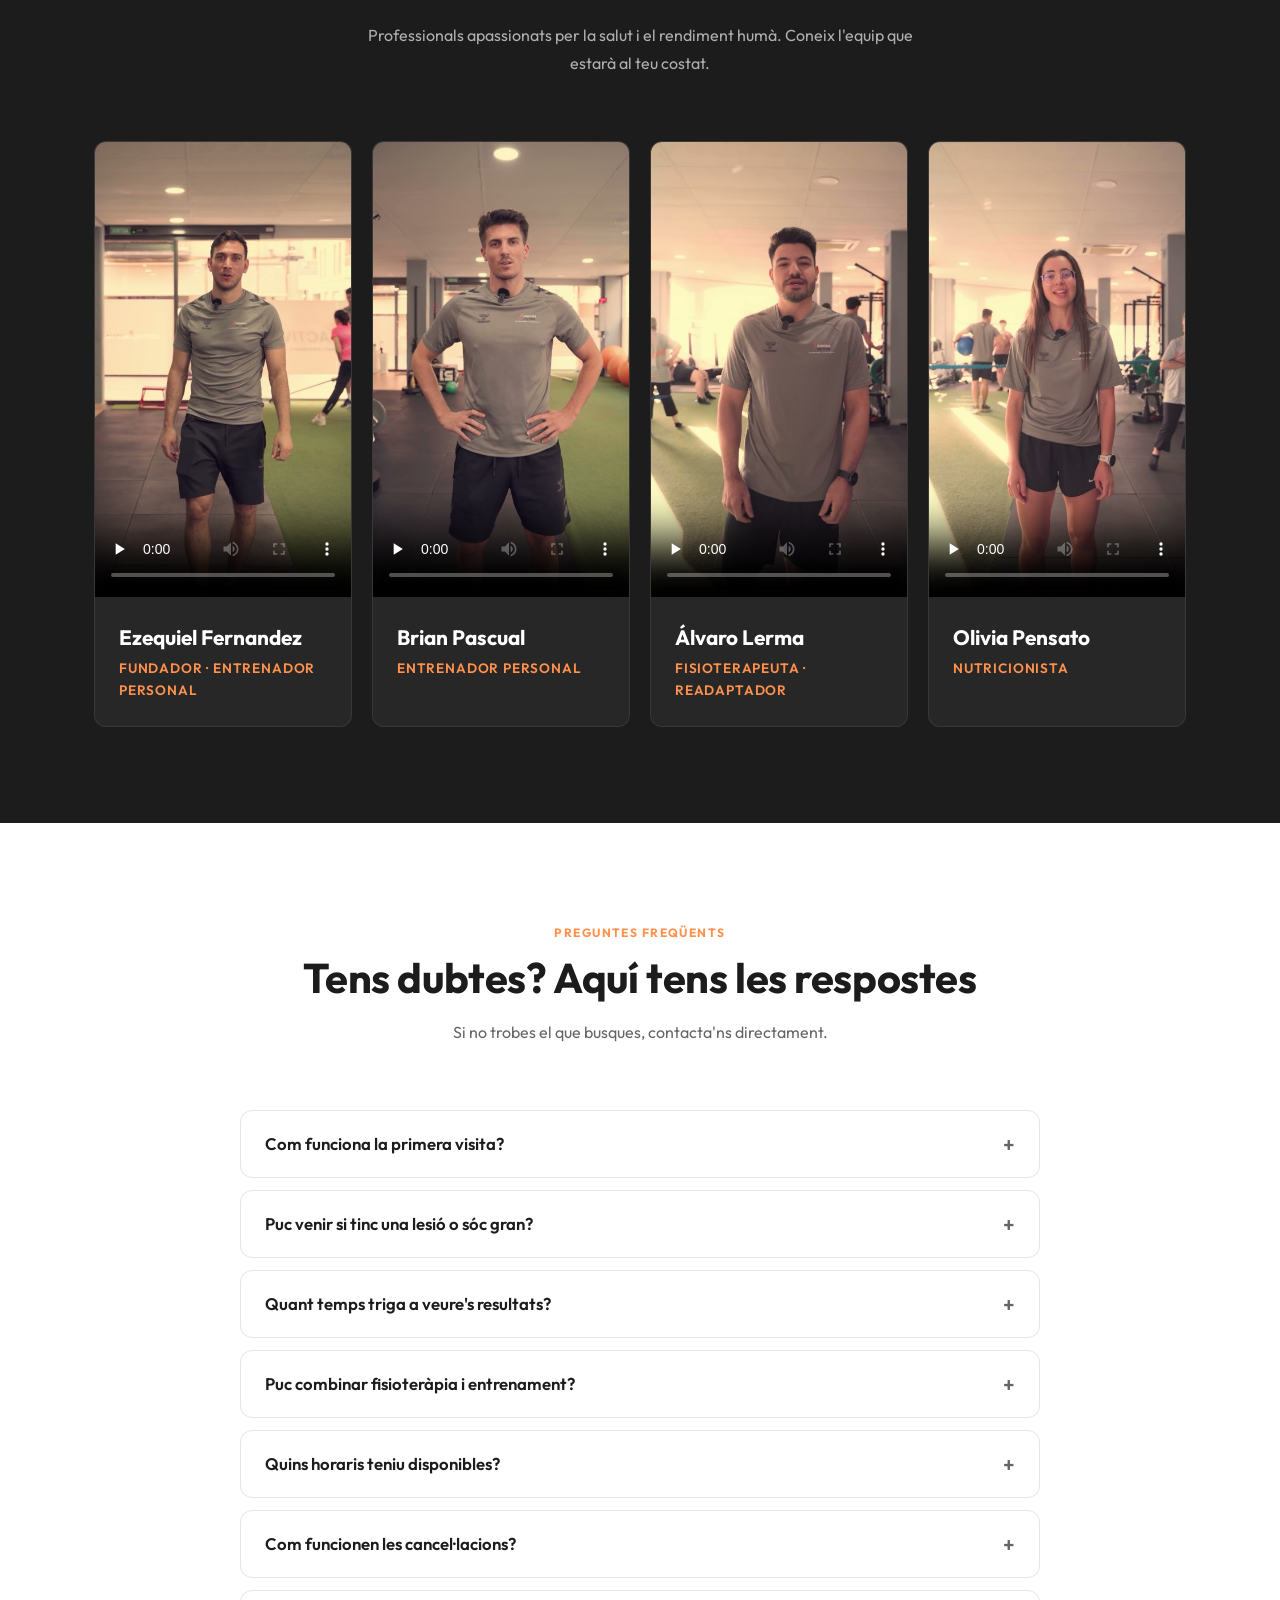
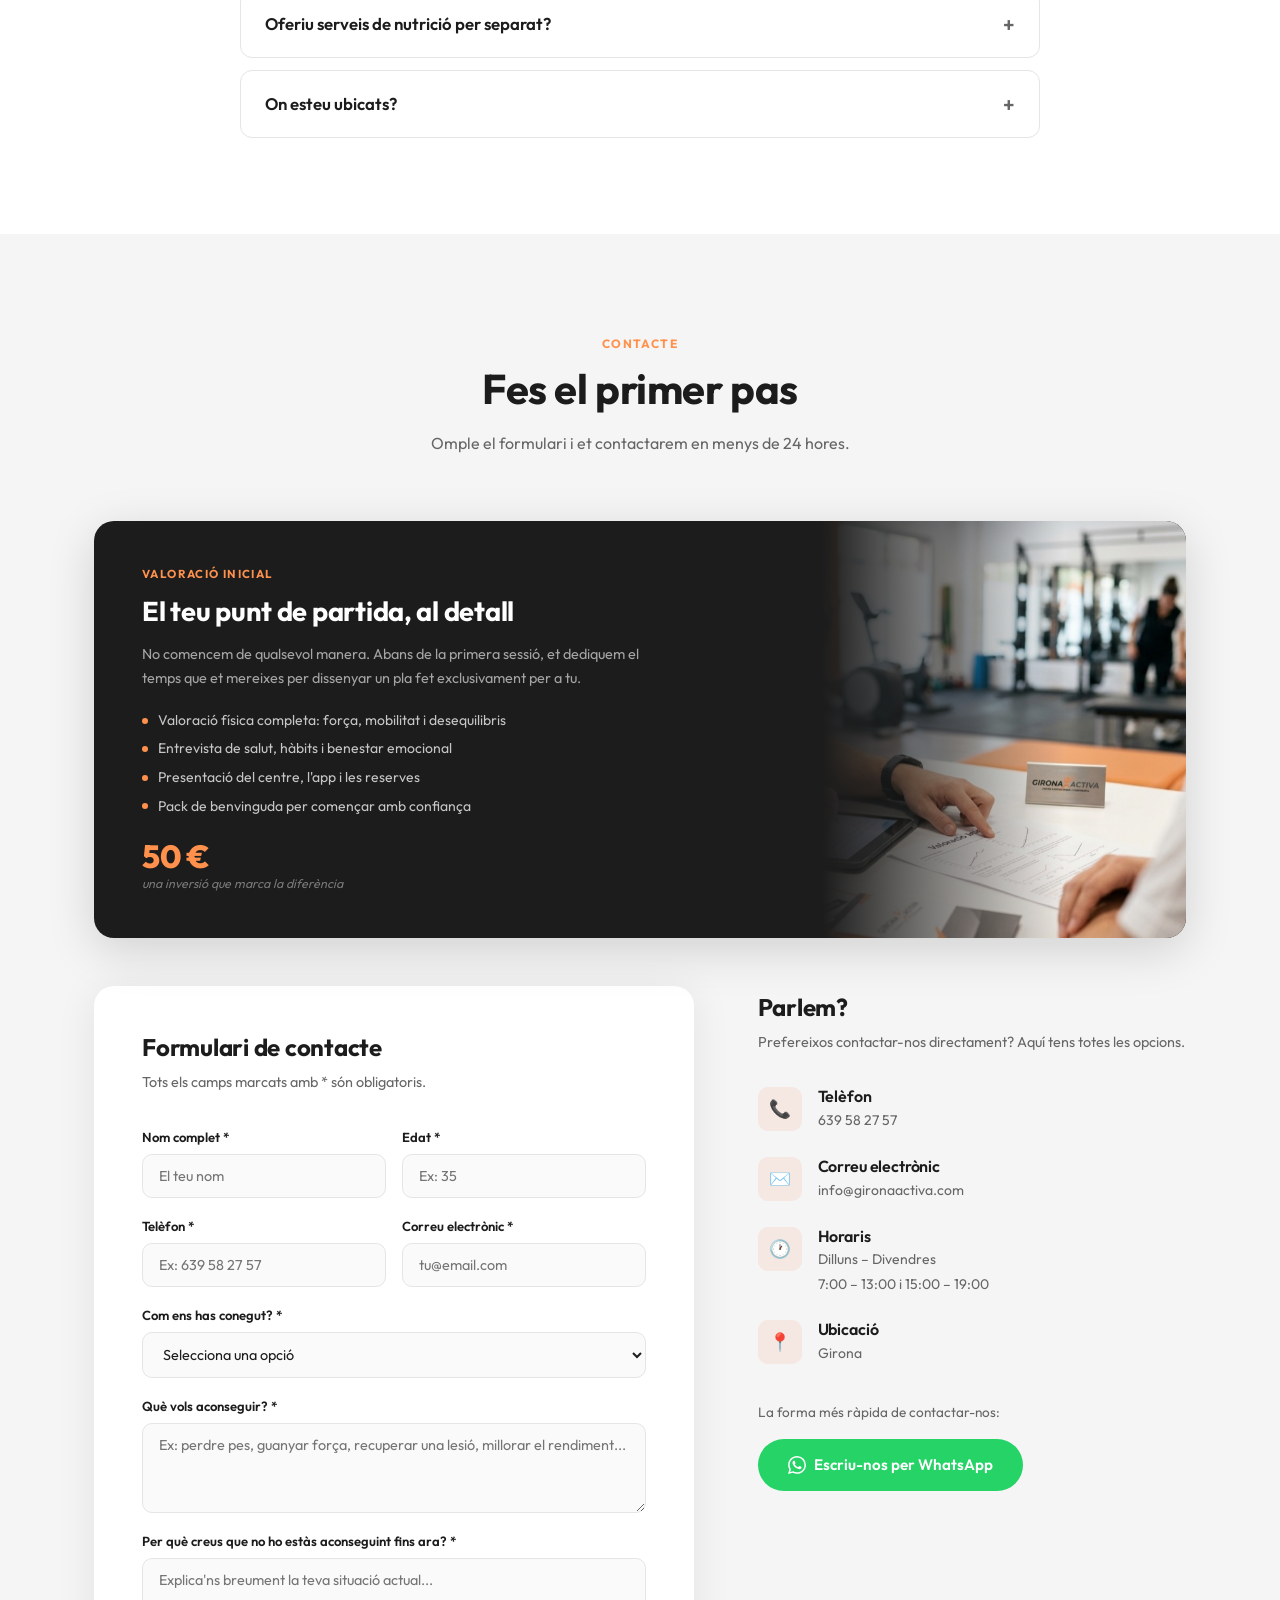
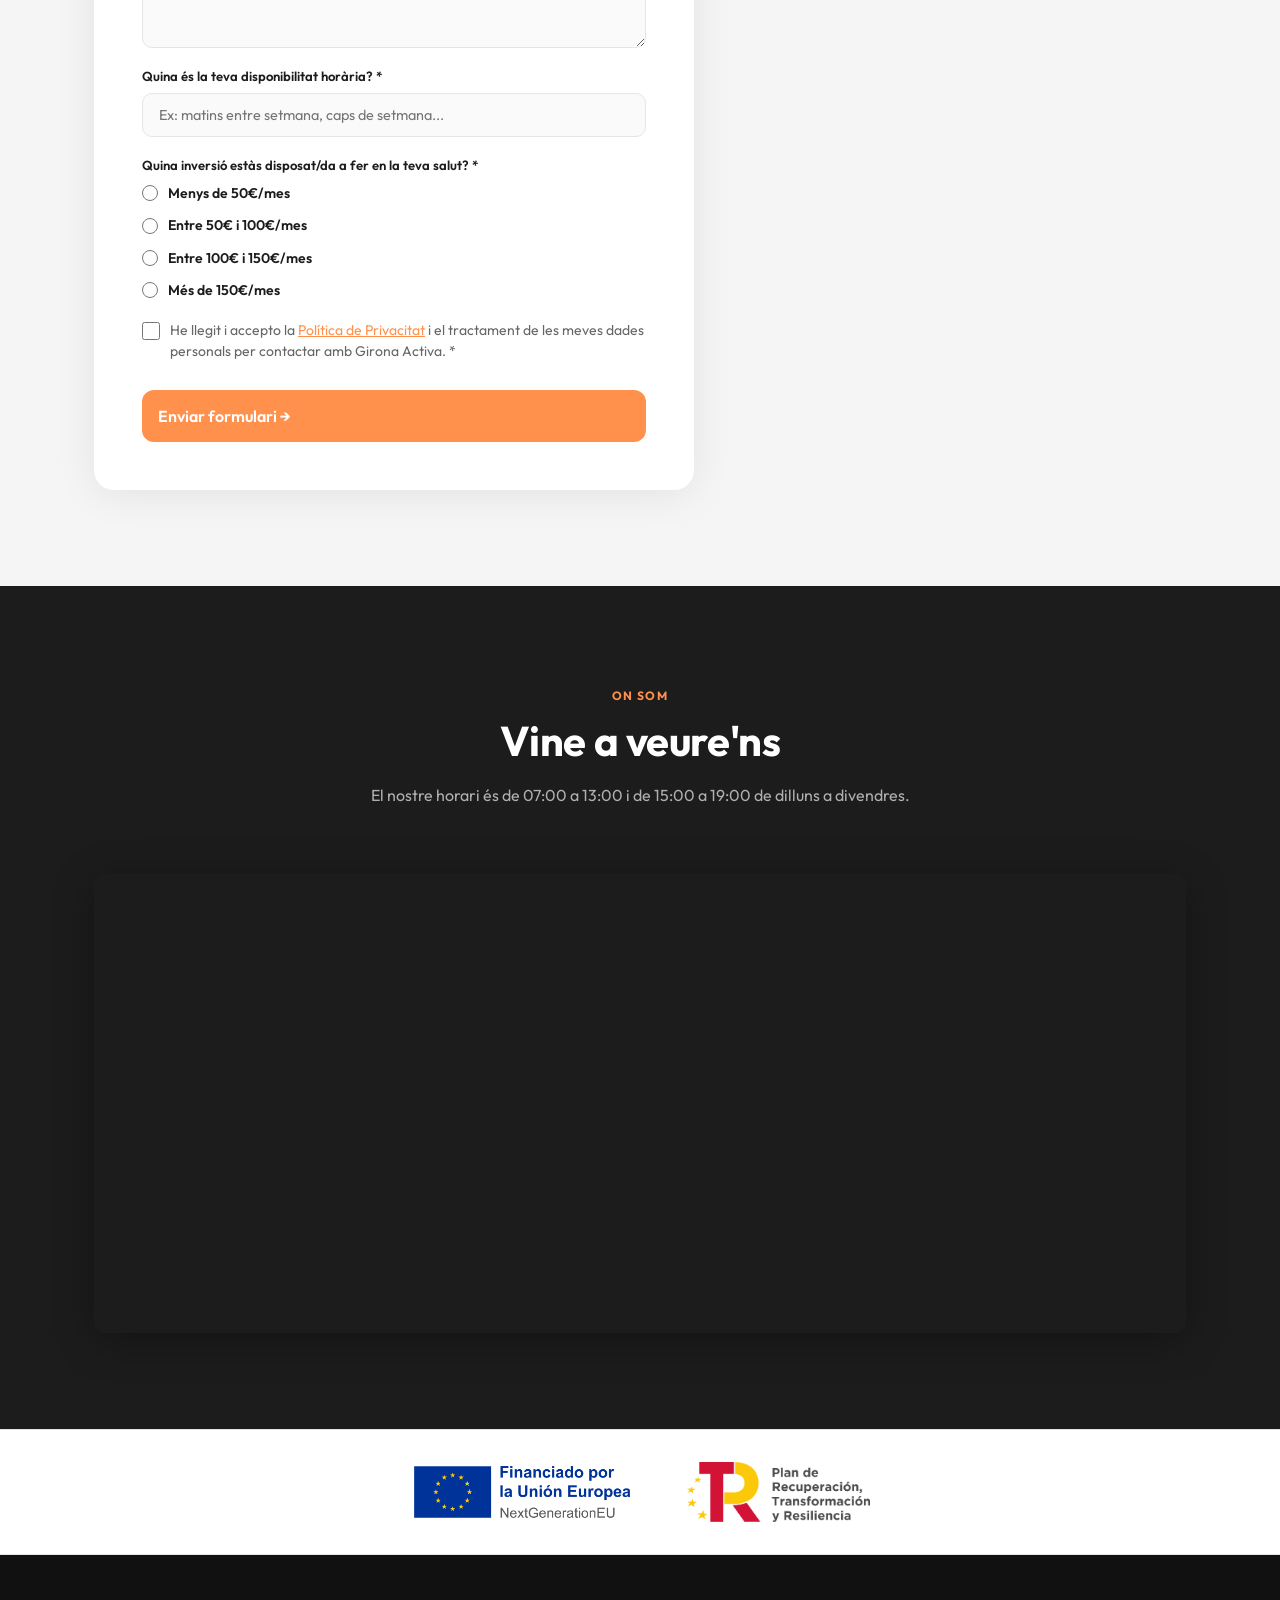
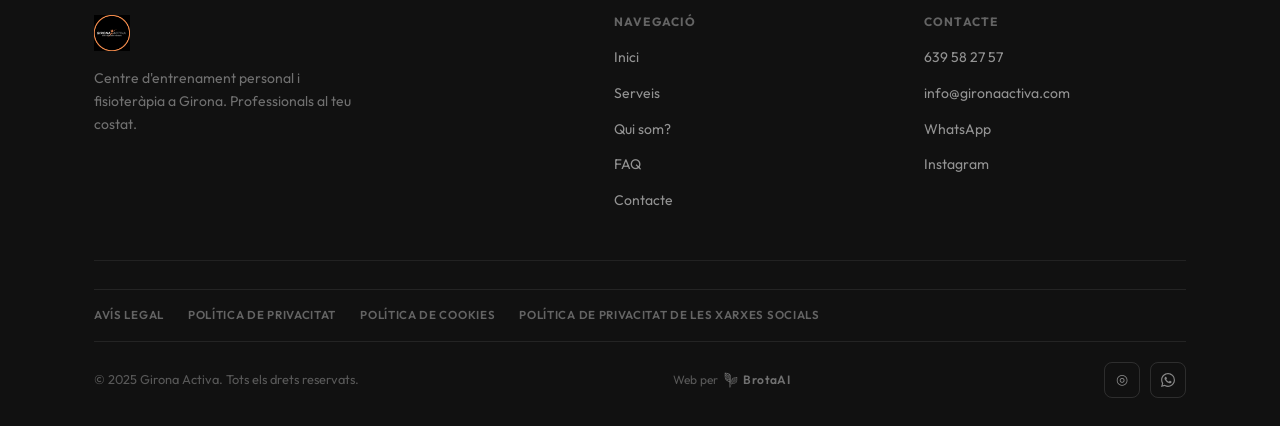
==== commit 165bae84: "feat: crèdit BrotaAI al footer de totes les pàgines Co-Authored-By: Claude Sonnet 4.6 <noreply@anthr" ====
--- a/index.html
+++ b/index.html
@@ -544,6 +544,13 @@
       </div>
       <div class="footer__bottom">
         <span class="footer__copy">© 2025 Girona Activa. Tots els drets reservats.</span>
+        <div class="footer__credit">
+          <span>Web per</span>
+          <a href="https://brota-ai.com/" target="_blank" rel="noopener noreferrer">
+            <img src="images/logo-brota-ai.svg" alt="BrotaAI" />
+            BrotaAI
+          </a>
+        </div>
         <div class="footer__social">
           <a href="https://www.instagram.com/gi_activa/" target="_blank" aria-label="Instagram">◎</a>
           <a href="https://wa.me/34639582757" target="_blank" aria-label="WhatsApp">
--- a/styles.css
+++ b/styles.css
@@ -592,3 +592,33 @@
   cursor: pointer;
 }
 .form-check label a { color: var(--orange); text-decoration: underline; }
+
+/* ===== FOOTER CREDIT ===== */
+.footer__credit {
+  display: flex;
+  align-items: center;
+  gap: 6px;
+  font-size: 0.75rem;
+  color: rgba(255,255,255,0.3);
+}
+.footer__credit a {
+  display: flex;
+  align-items: center;
+  gap: 5px;
+  color: rgba(255,255,255,0.4);
+  font-weight: 600;
+  letter-spacing: 0.03em;
+  transition: color var(--transition);
+}
+.footer__credit a:hover { color: var(--orange); }
+.footer__credit img {
+  height: 16px;
+  width: auto;
+  filter: brightness(0) invert(1);
+  opacity: 0.4;
+  transition: opacity var(--transition), filter var(--transition);
+}
+.footer__credit a:hover img {
+  filter: none;
+  opacity: 1;
+}
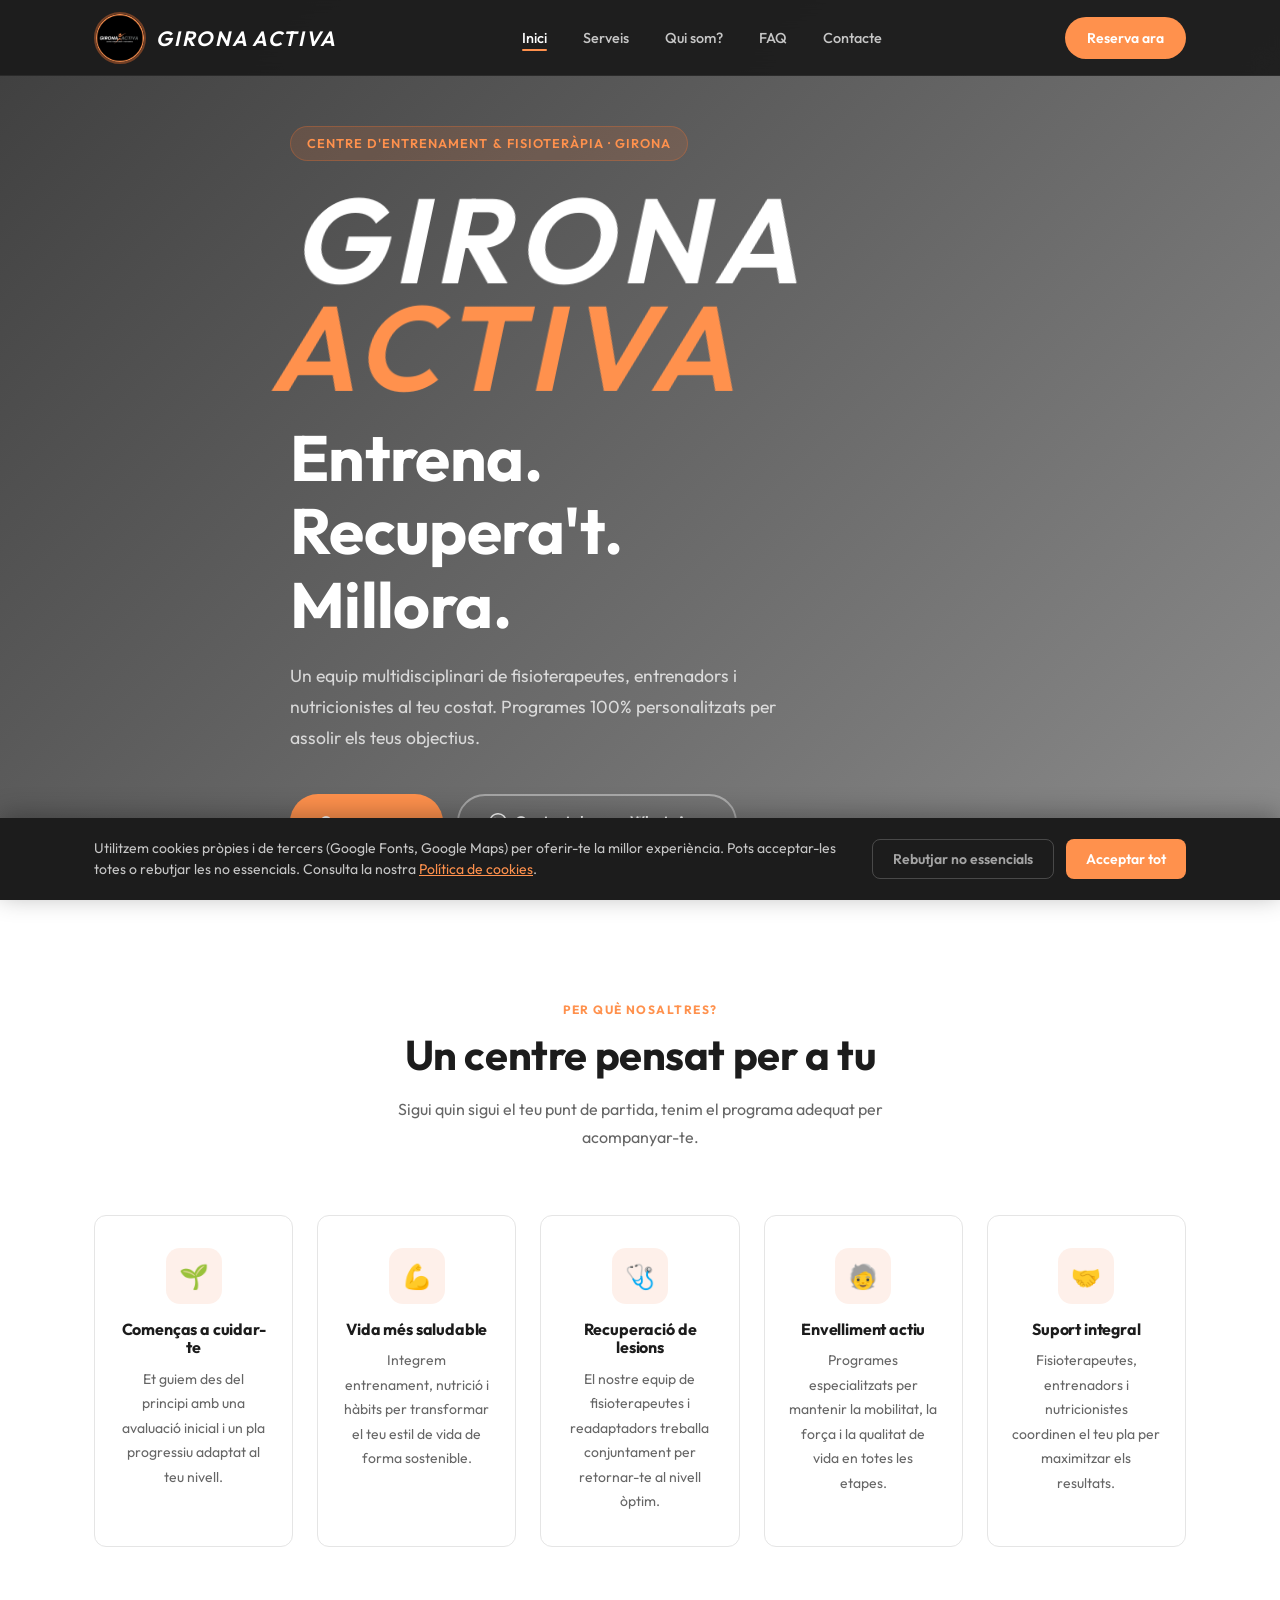
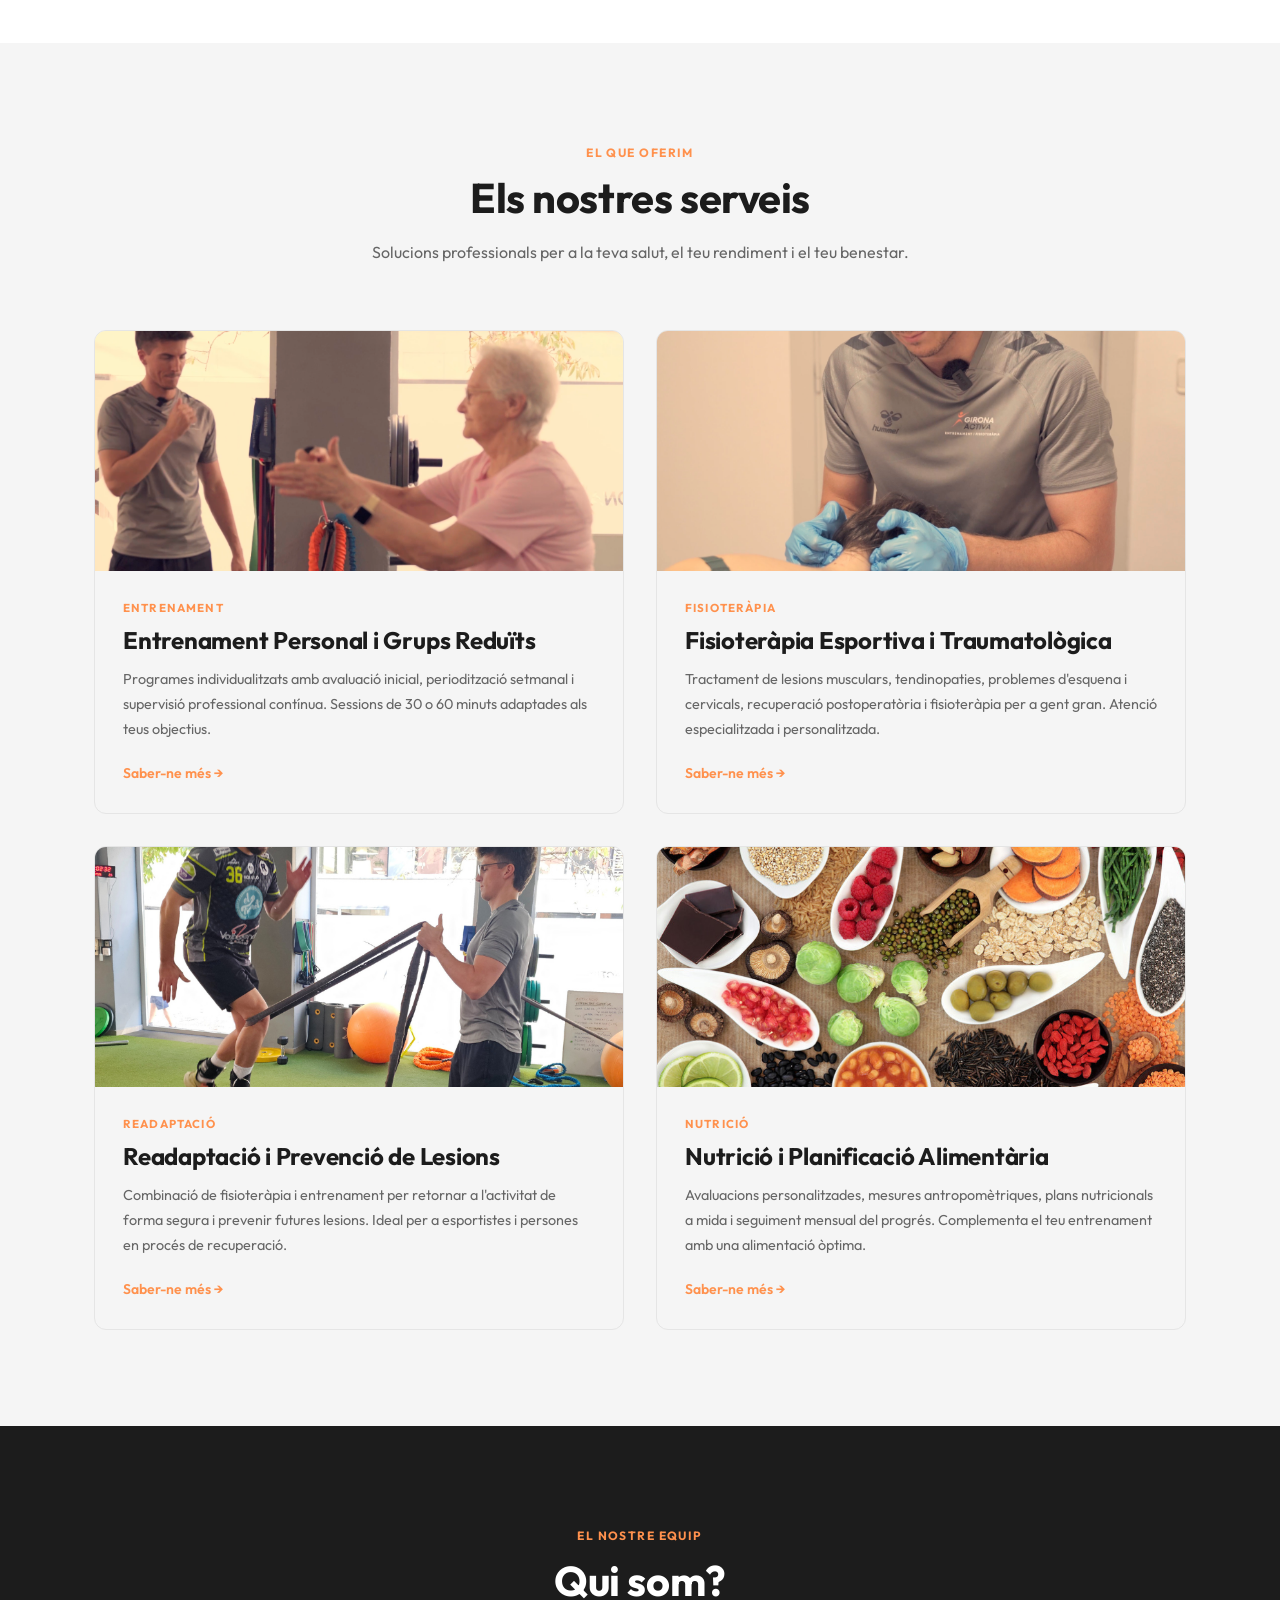
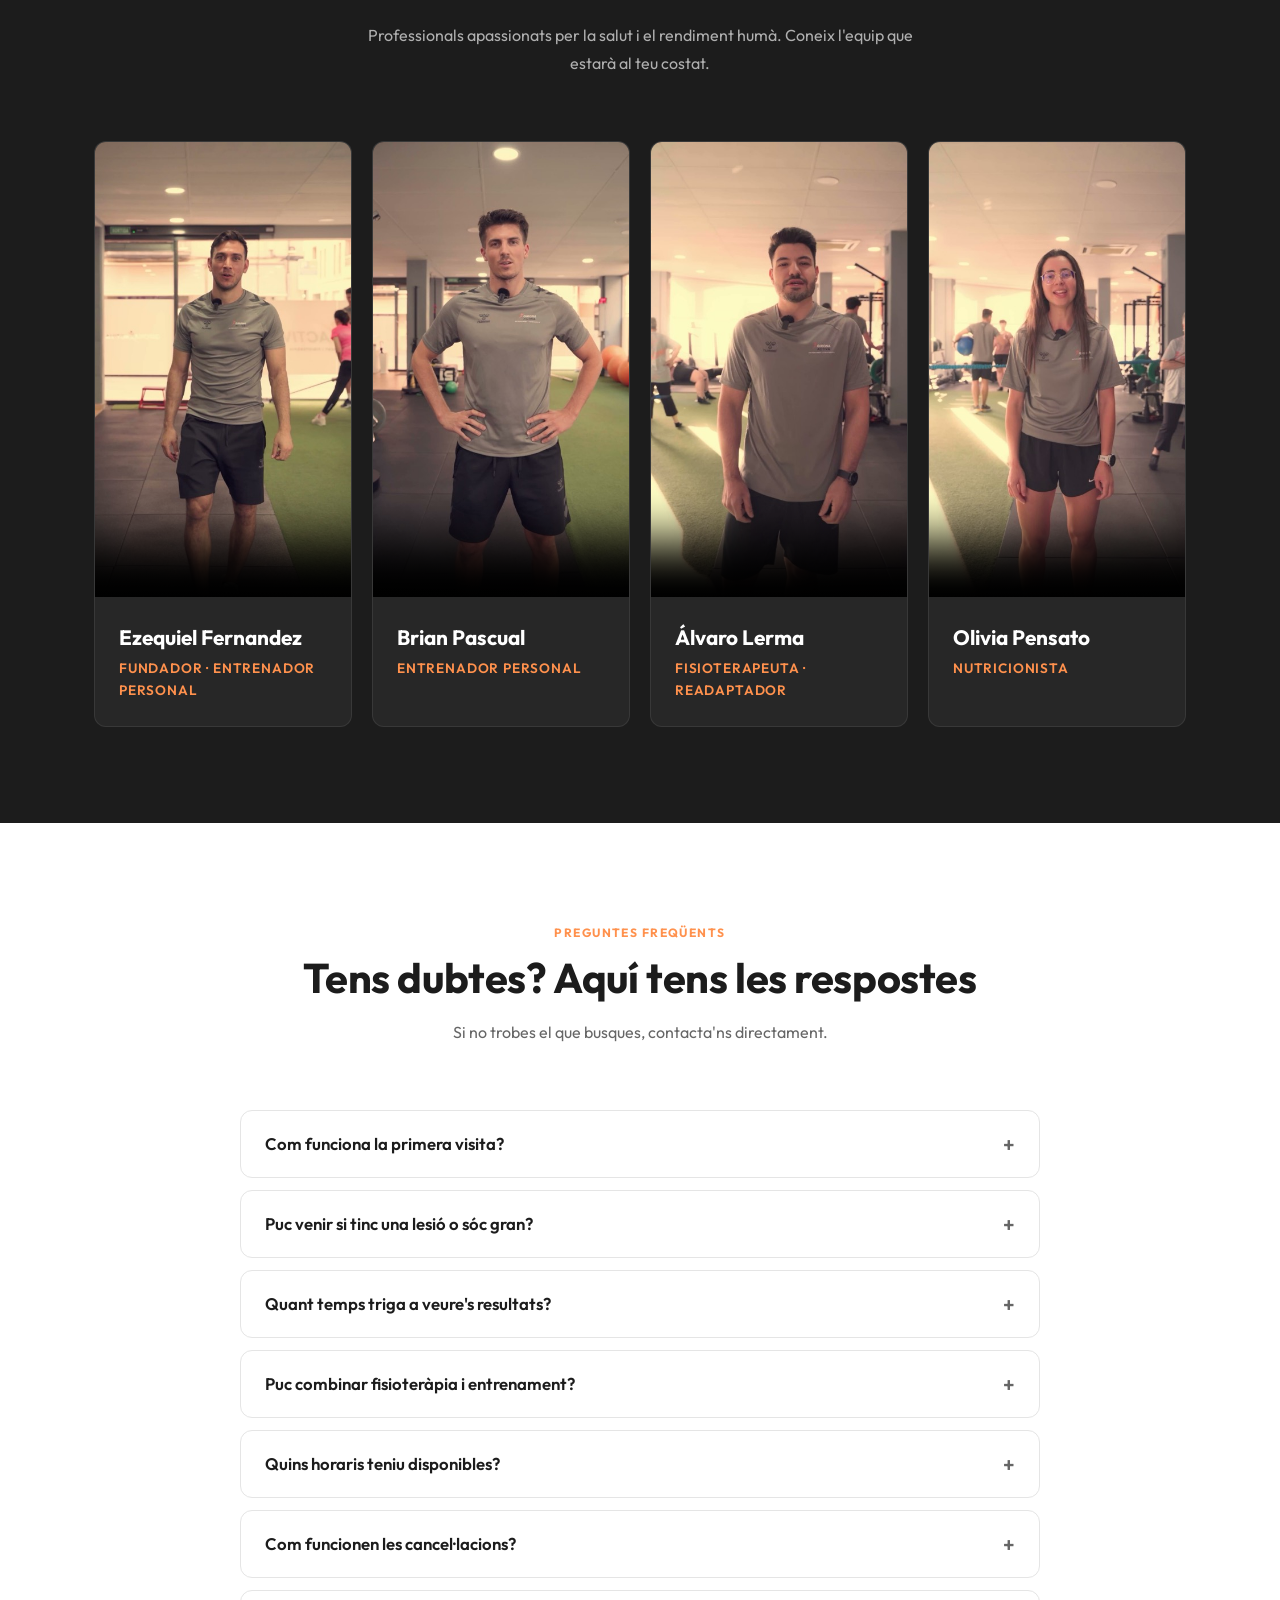
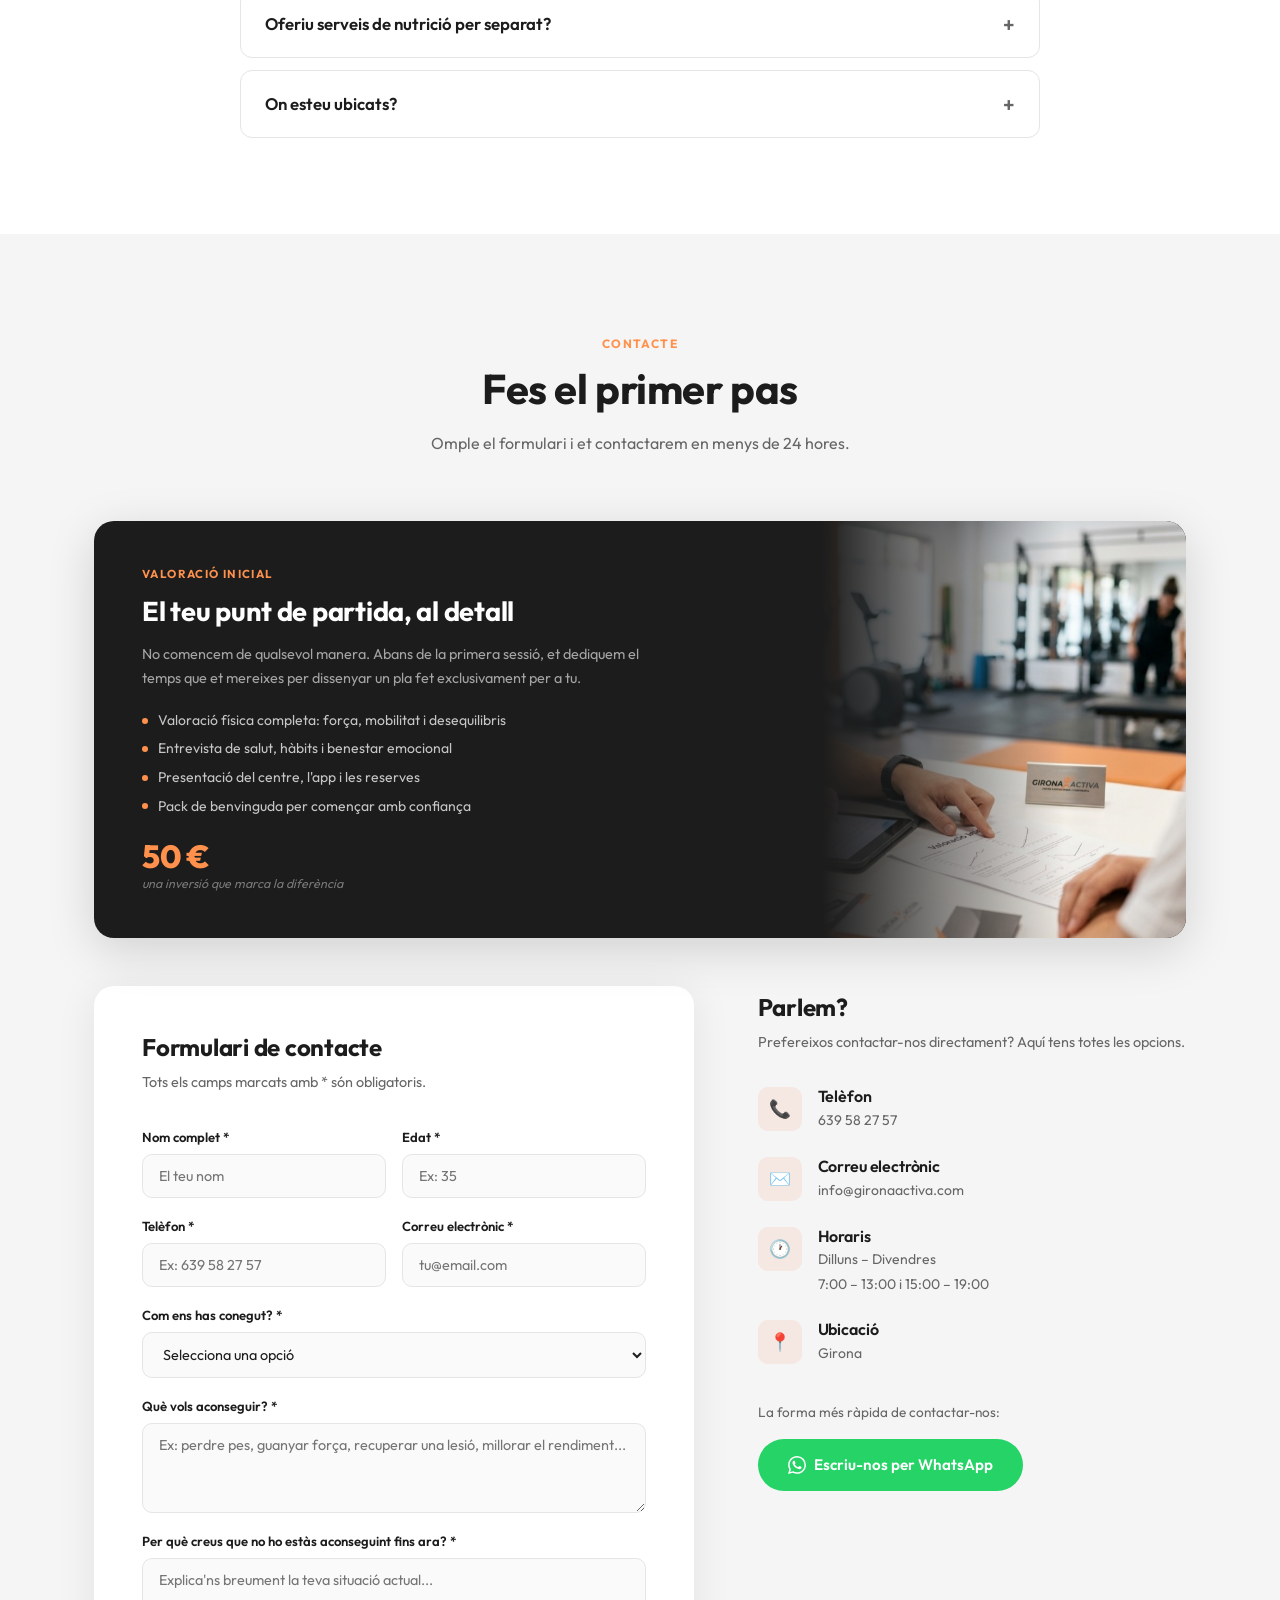
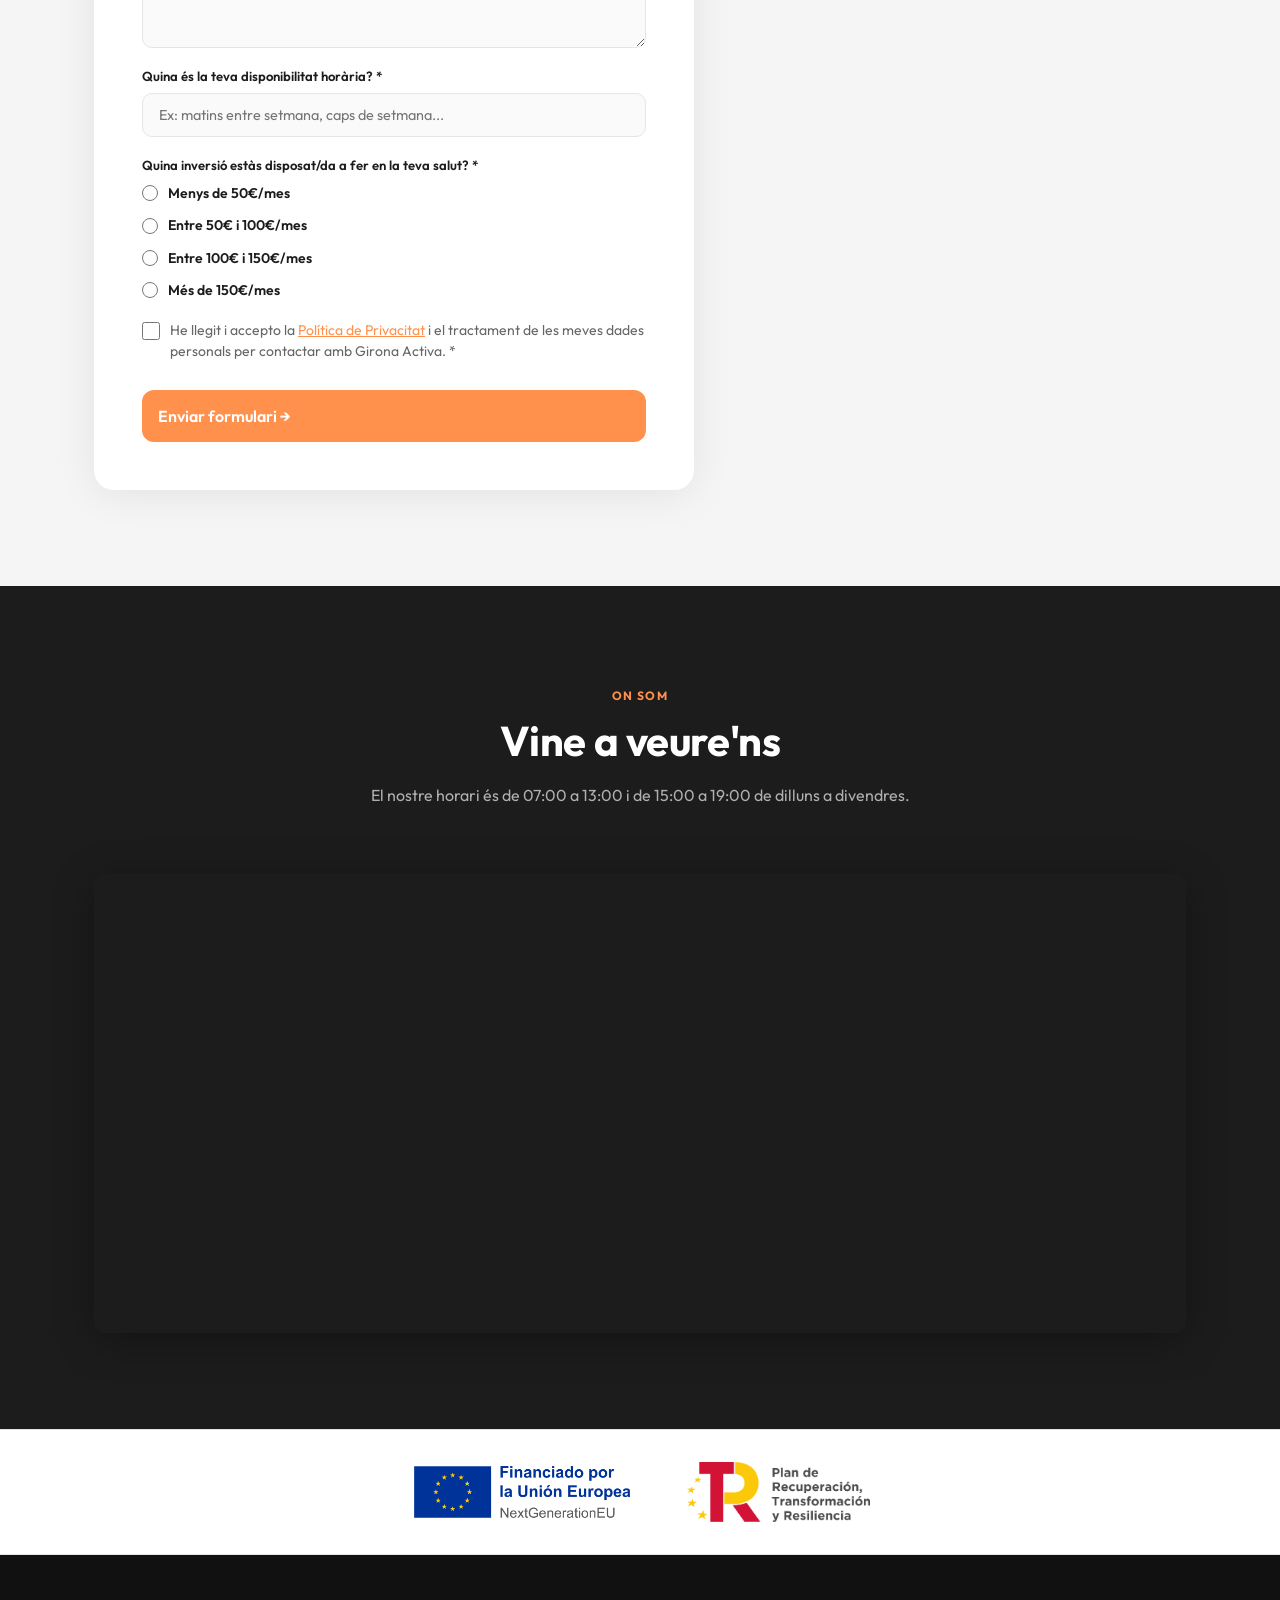
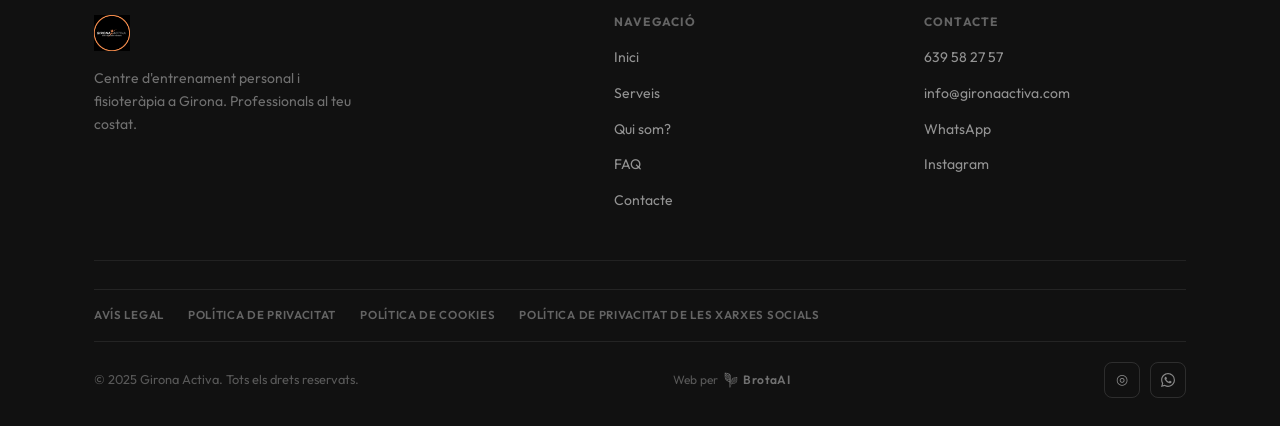
==== commit f45f054f: "feat: leads del formulari a BrotaFit (CRM fase 1) amb doble enviament a Notion - submission-created." ====
--- a/index.html
+++ b/index.html
@@ -339,8 +339,13 @@
         <div class="contact-form">
           <h3>Formulari de contacte</h3>
           <p>Tots els camps marcats amb * són obligatoris.</p>
-          <form name="contacte" method="POST" data-netlify="true" id="contacte-form" novalidate>
+          <form name="contacte" method="POST" data-netlify="true" netlify-honeypot="bot-field" id="contacte-form" novalidate>
             <input type="hidden" name="form-name" value="contacte" />
+            <!-- Camp trampa antispam: invisible per a les persones; si un bot l'omple, Netlify descarta l'enviament -->
+            <div class="form-hp" aria-hidden="true">
+              <label for="bot-field">No omplis aquest camp</label>
+              <input type="text" id="bot-field" name="bot-field" tabindex="-1" autocomplete="off" />
+            </div>
 
             <div class="form-row">
               <div class="form-group">
--- a/styles.css
+++ b/styles.css
@@ -593,6 +593,17 @@
 }
 .form-check label a { color: var(--orange); text-decoration: underline; }
 
+/* ===== CAMP TRAMPA ANTISPAM (honeypot) ===== */
+/* Fora de la pantalla en lloc de display:none, perquè els bots l'omplin */
+.form-hp {
+  position: absolute;
+  left: -10000px;
+  top: auto;
+  width: 1px;
+  height: 1px;
+  overflow: hidden;
+}
+
 /* ===== FOOTER CREDIT ===== */
 .footer__credit {
   display: flex;
